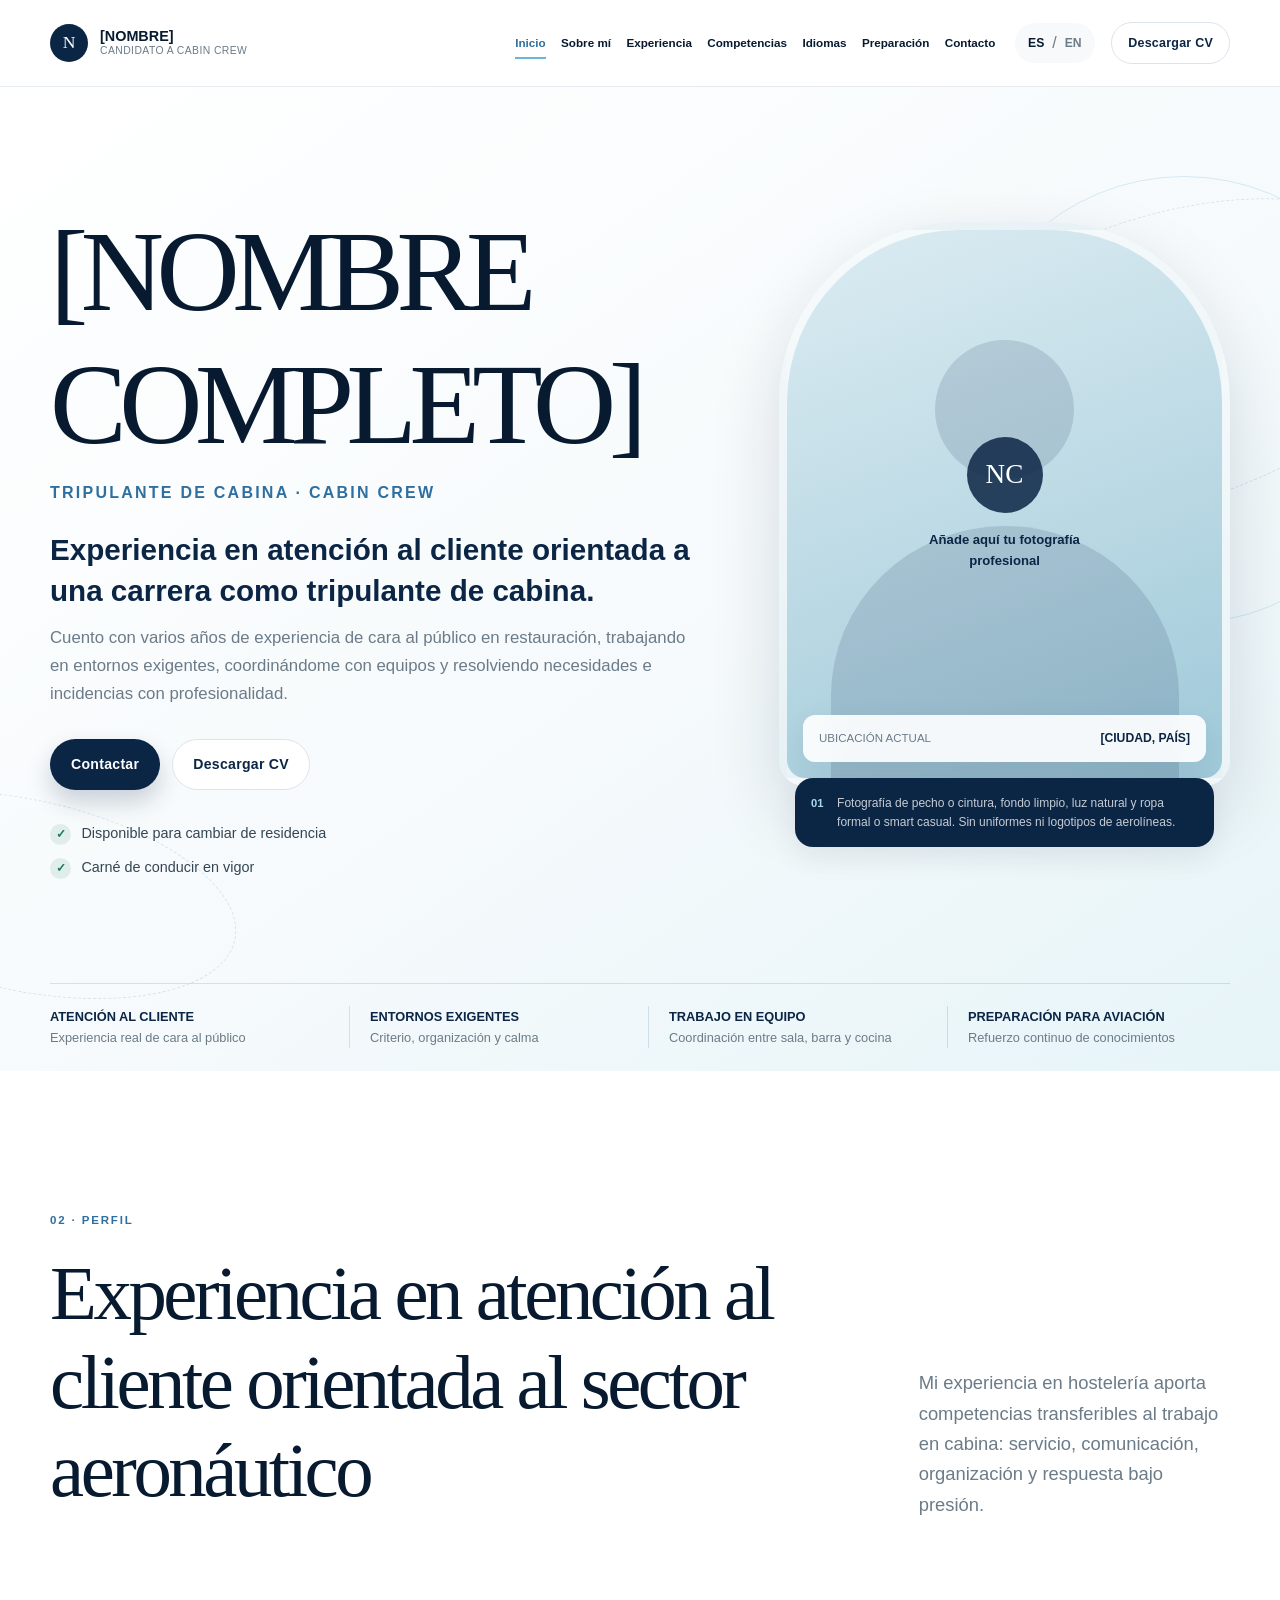
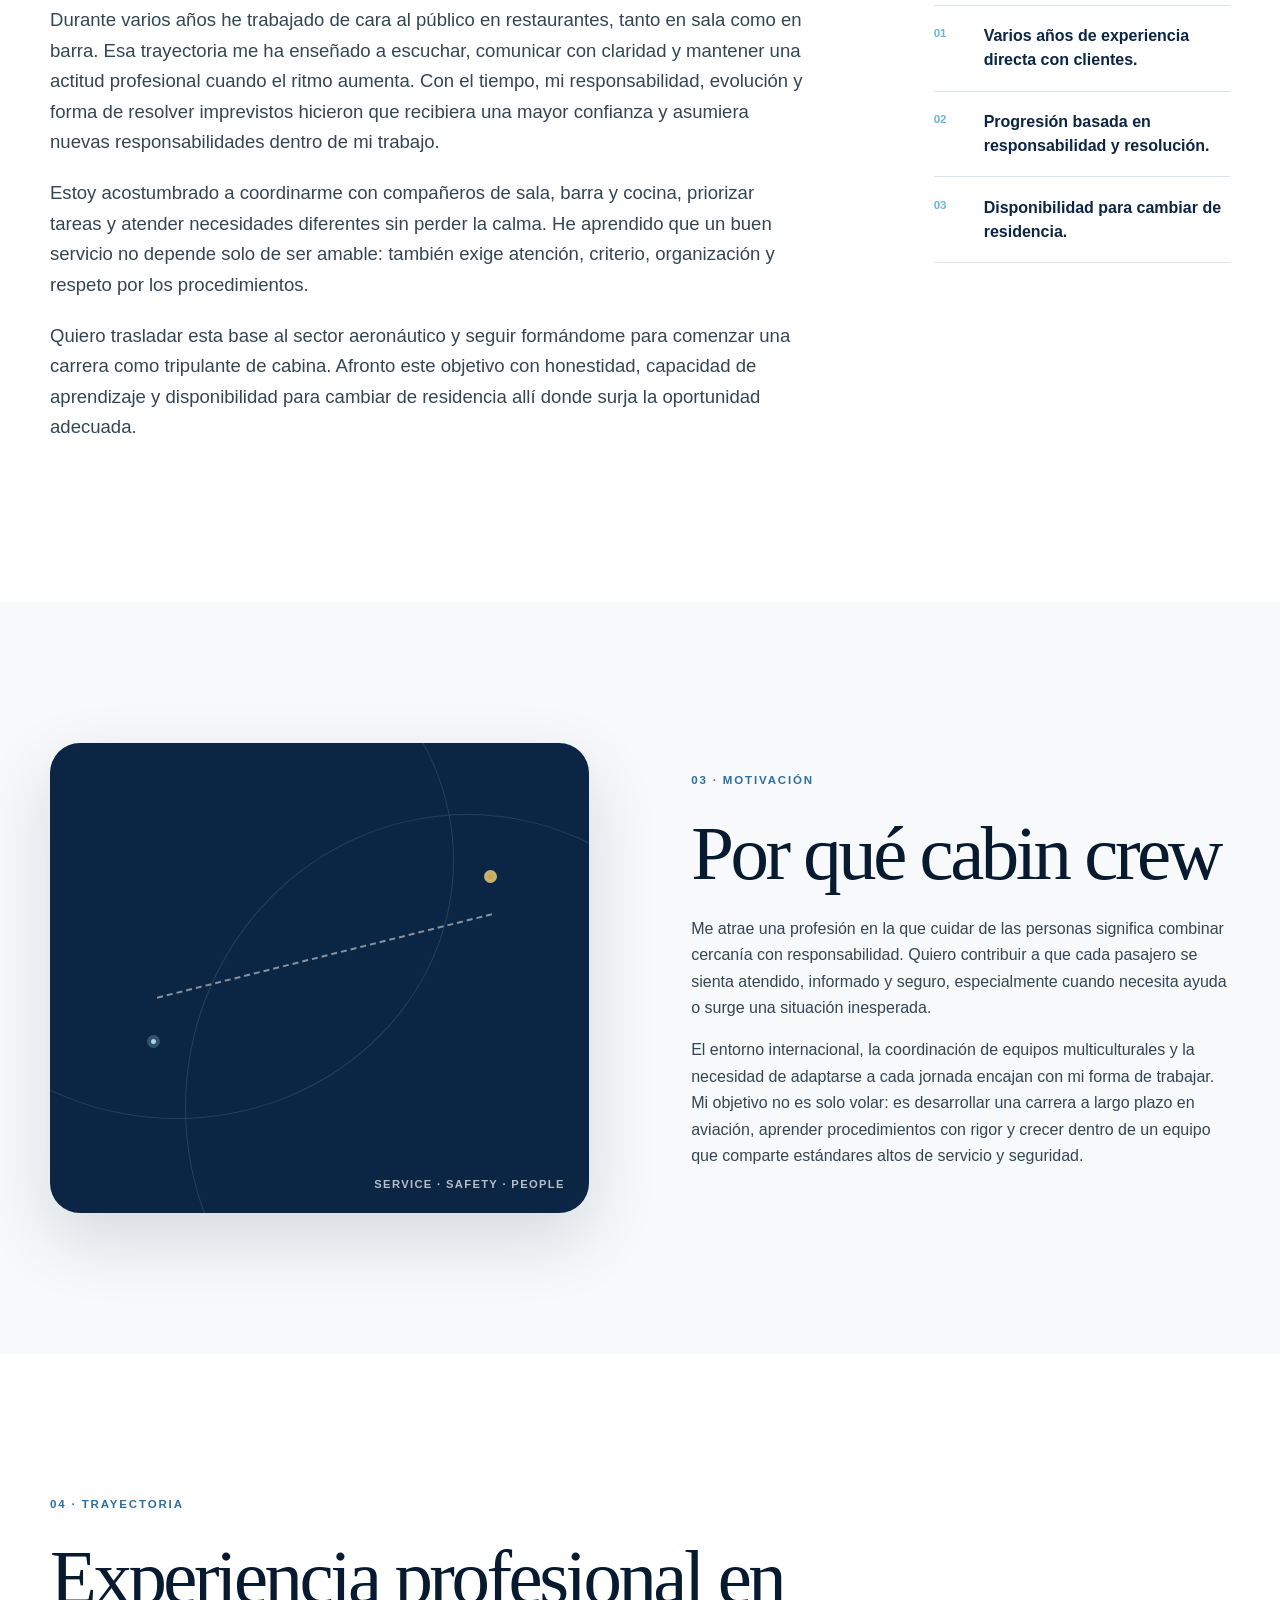
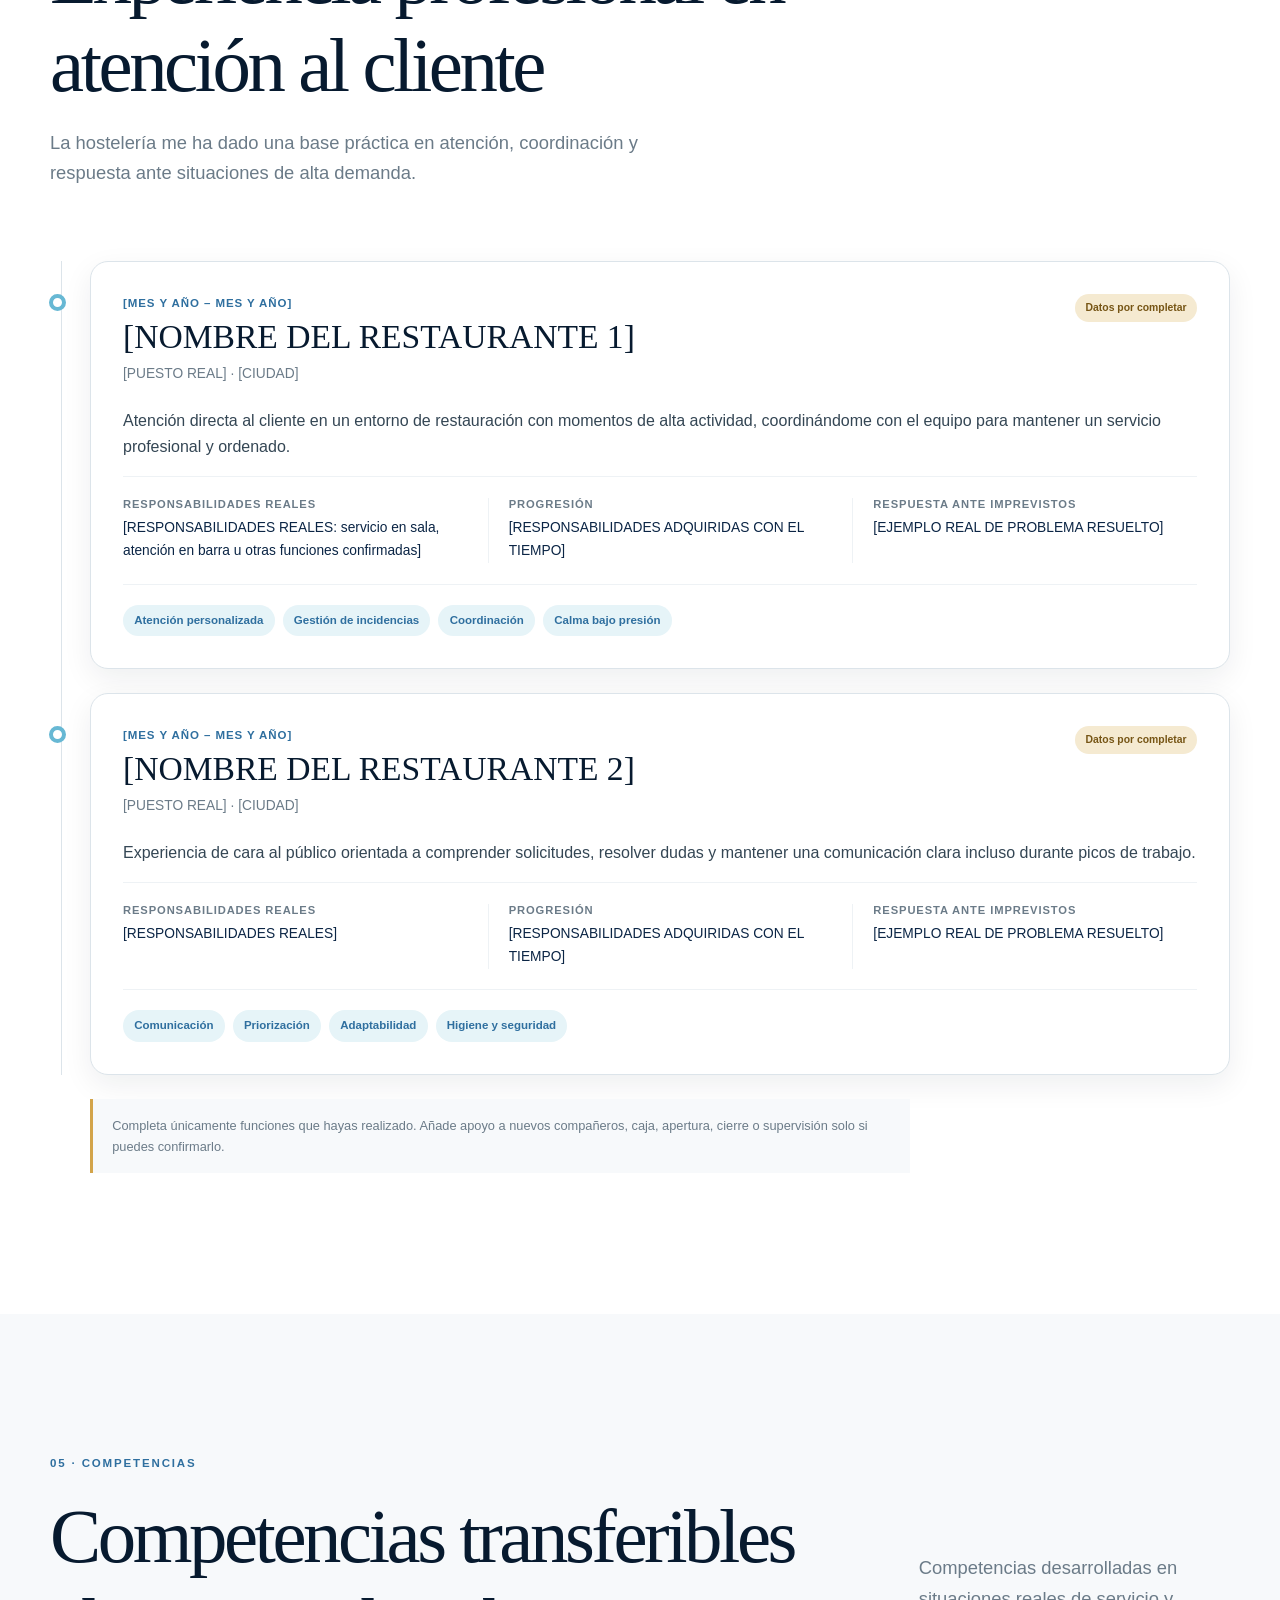
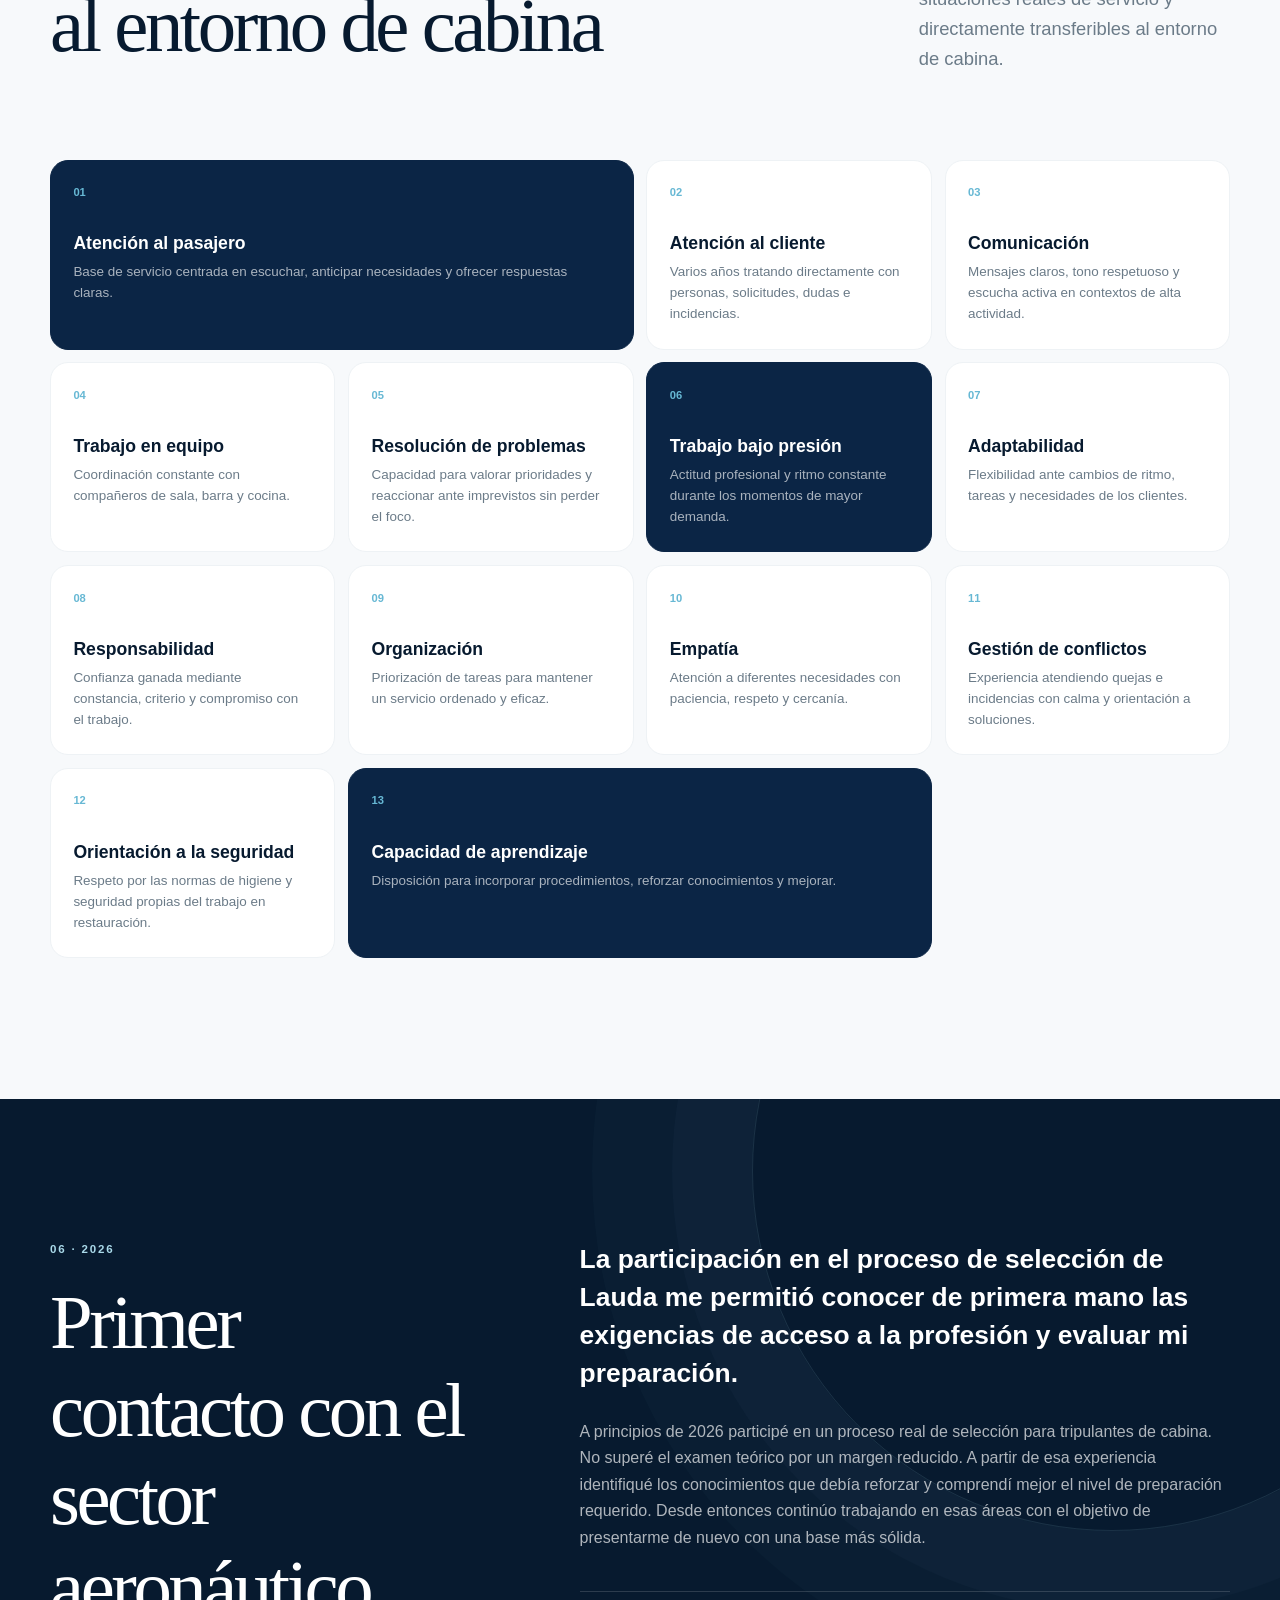
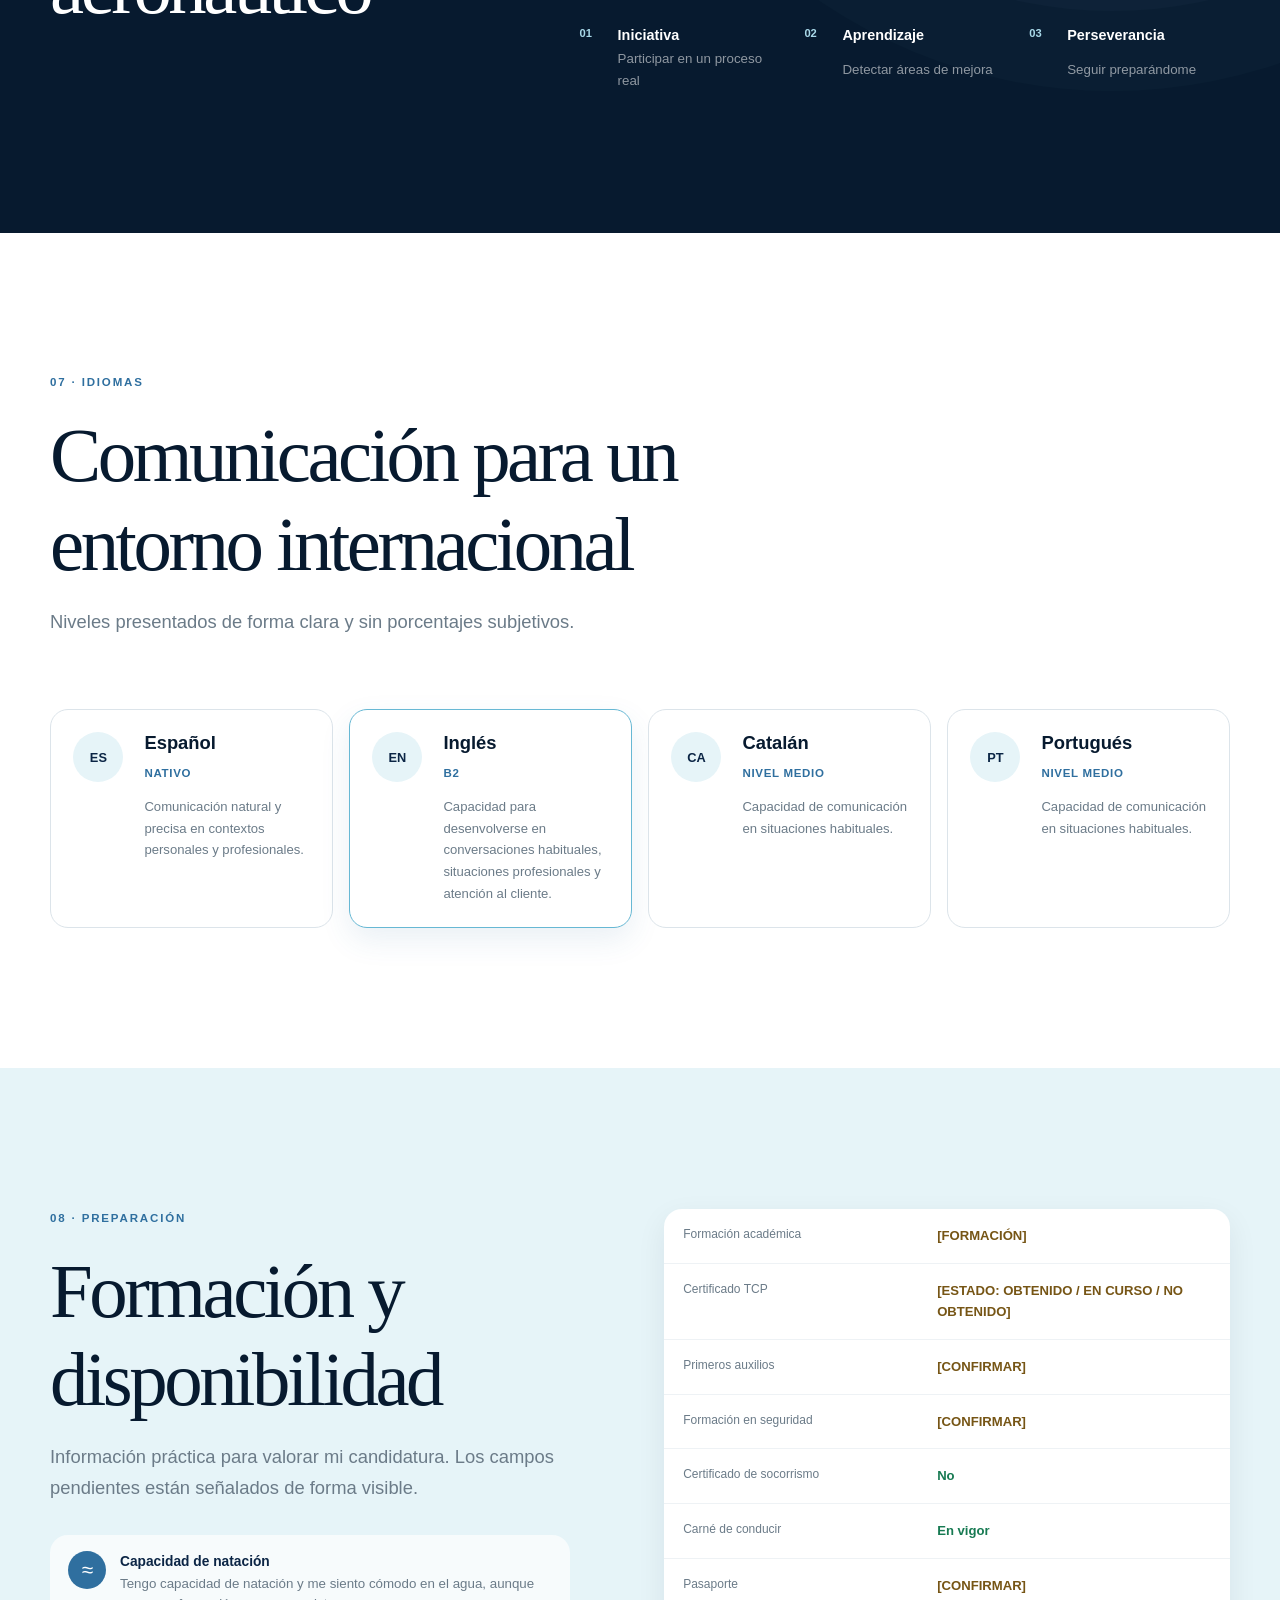
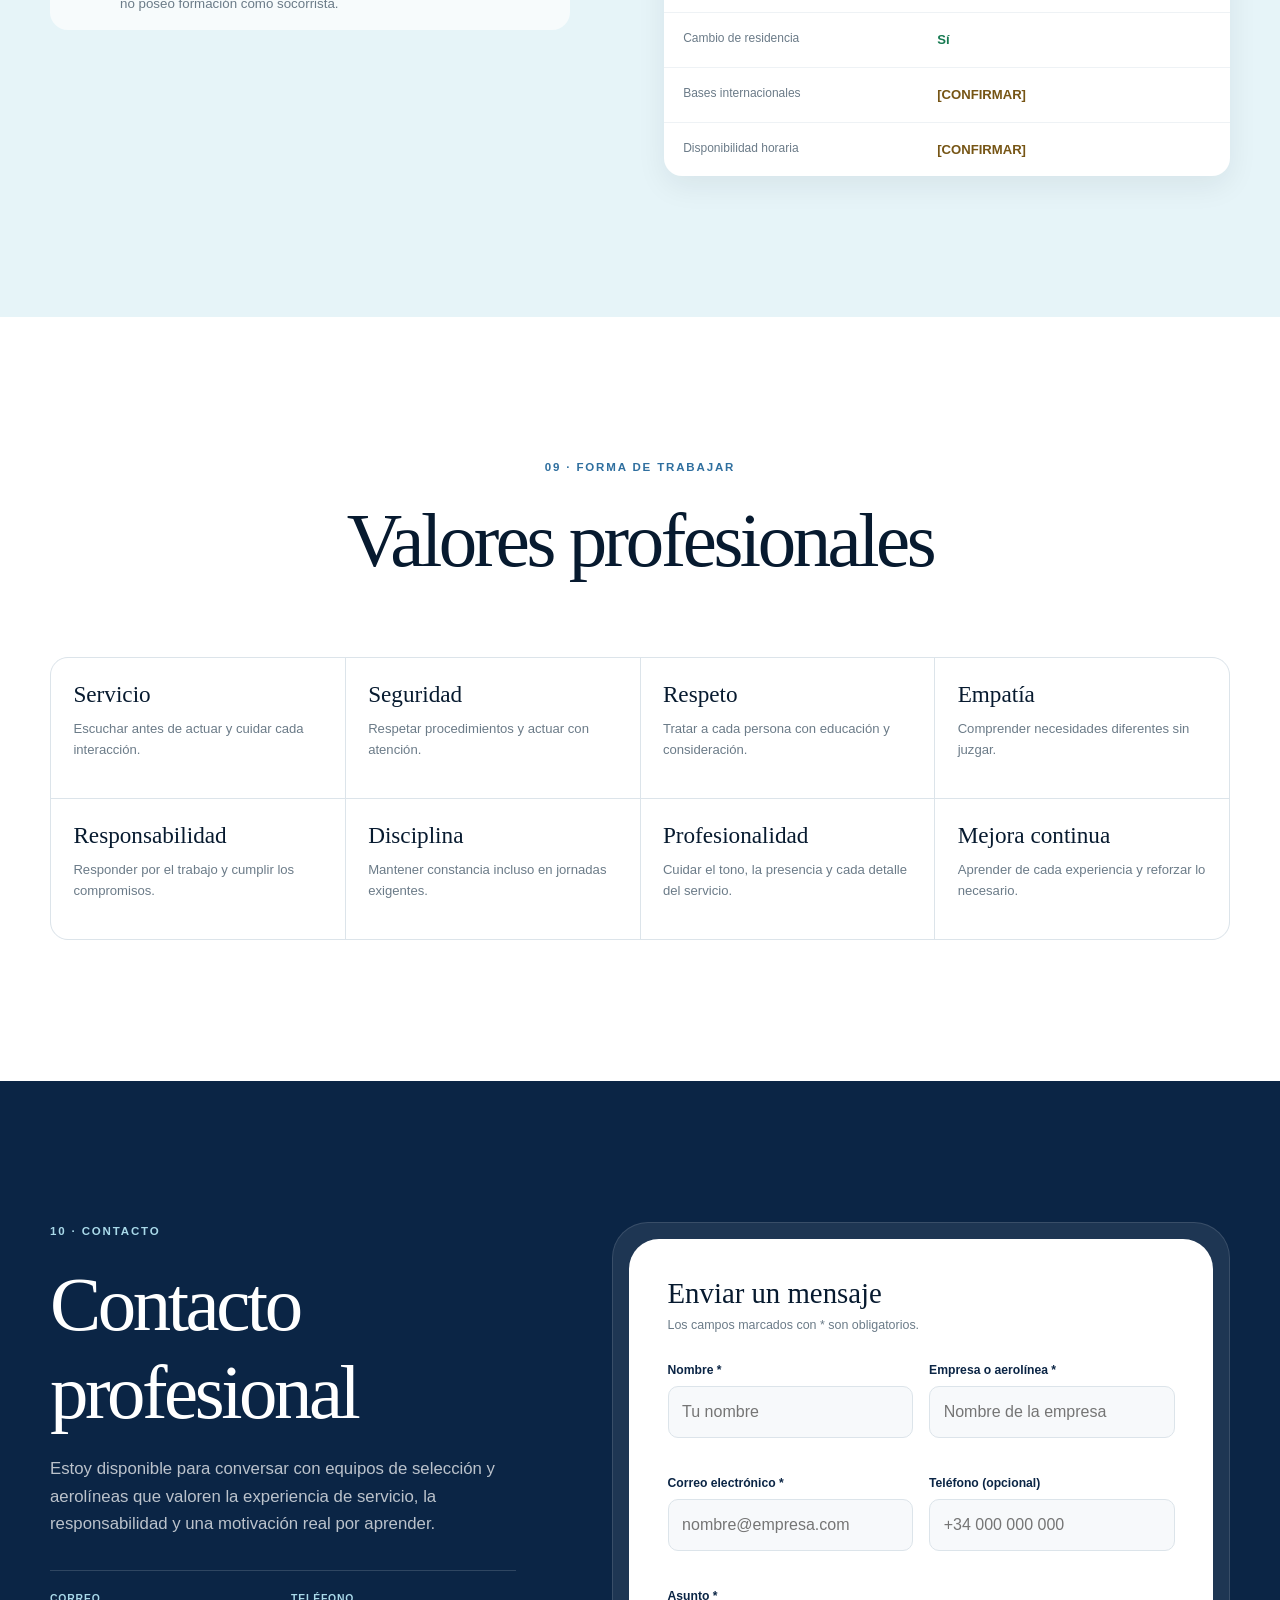
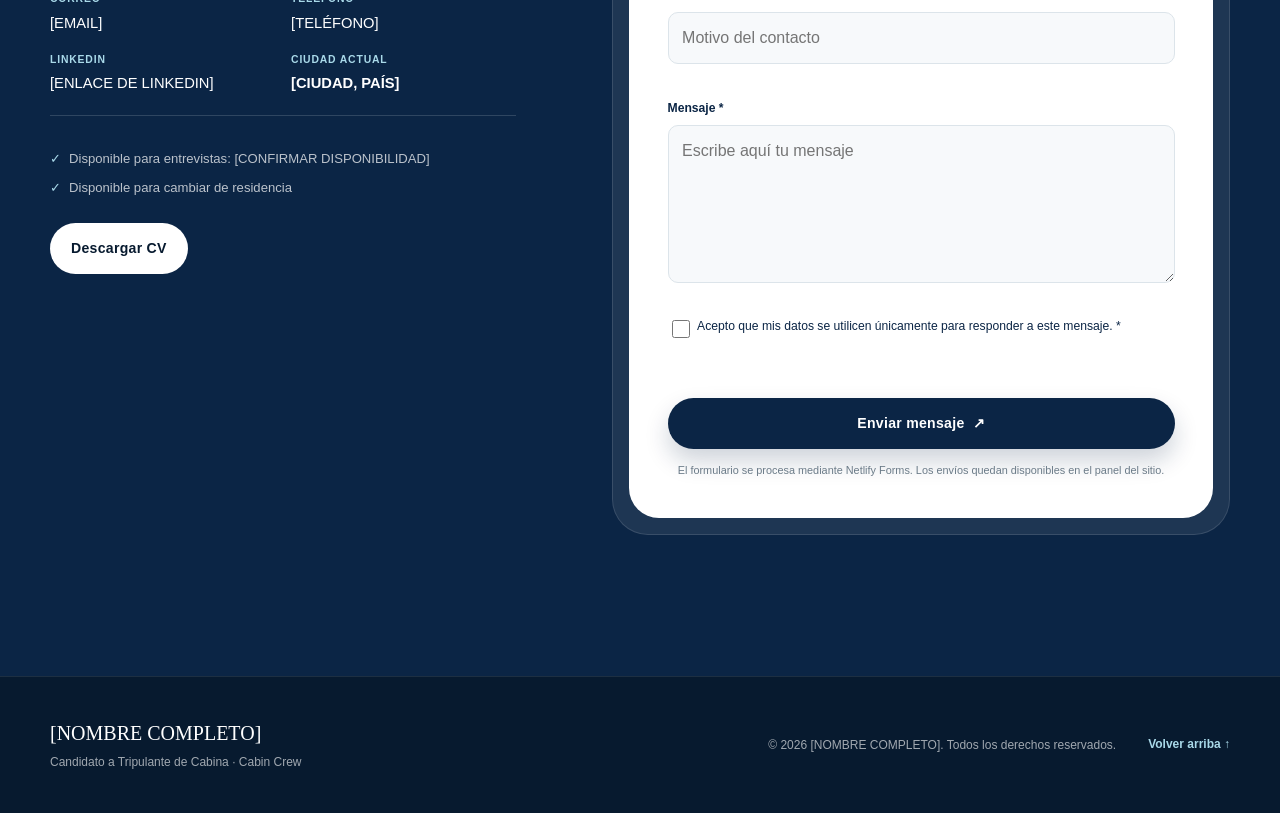
==== index.html @ e9e78358 "refactor: make portfolio copy more professional" ====
<!doctype html>
<html lang="es">
  <head>
    <meta charset="UTF-8">
    <meta name="viewport" content="width=device-width, initial-scale=1.0">
    <title>[NOMBRE COMPLETO] | Tripulante de Cabina · Cabin Crew</title>
    <meta name="description" content="Portfolio profesional de [NOMBRE COMPLETO], candidato a Tripulante de Cabina y Cabin Crew con experiencia en atención al cliente y hostelería.">
    <meta name="theme-color" content="#0b2545">
    <link rel="canonical" href="[URL FINAL DEL PORTFOLIO]">
    <link rel="icon" href="assets/icons/favicon-placeholder.svg" type="image/svg+xml">

    <meta property="og:type" content="profile">
    <meta property="og:title" content="[NOMBRE COMPLETO] | Cabin Crew Candidate">
    <meta property="og:description" content="Customer service experience, a calm approach under pressure and a clear motivation to begin a career as cabin crew.">
    <meta property="og:url" content="[URL FINAL DEL PORTFOLIO]">
    <meta property="og:image" content="[URL FINAL DEL PORTFOLIO]/assets/images/og-image.png">
    <meta property="og:locale" content="es_ES">
    <meta property="og:locale:alternate" content="en_GB">
    <meta name="twitter:card" content="summary_large_image">
    <meta name="twitter:title" content="[NOMBRE COMPLETO] | Cabin Crew Candidate">
    <meta name="twitter:description" content="Professional portfolio for cabin crew recruitment.">
    <meta name="twitter:image" content="[URL FINAL DEL PORTFOLIO]/assets/images/og-image.png">

    <link rel="stylesheet" href="css/styles.css">
    <script type="application/ld+json">
      {
        "@context": "https://schema.org",
        "@type": "Person",
        "name": "[NOMBRE COMPLETO]",
        "email": "[EMAIL]",
        "telephone": "[TELÉFONO]",
        "homeLocation": "[CIUDAD, PAÍS]",
        "url": "[URL FINAL DEL PORTFOLIO]",
        "sameAs": ["[URL DE LINKEDIN]"],
        "jobTitle": "Tripulante de Cabina de Pasajeros / Cabin Crew Candidate",
        "knowsLanguage": ["Spanish", "English", "Catalan", "Portuguese"]
      }
    </script>
  </head>
  <body>
    <a class="skip-link" href="#main-content" data-i18n="accessibility.skip">Saltar al contenido principal</a>

    <header class="site-header" id="top">
      <div class="container nav-shell">
        <a class="brand" href="#inicio" aria-label="Ir al inicio">
          <span class="brand-mark" aria-hidden="true">N</span>
          <span class="brand-copy">
            <strong data-candidate="firstName">[NOMBRE]</strong>
            <small data-i18n="brand.role">Cabin crew candidate</small>
          </span>
        </a>

        <button class="menu-toggle" type="button" aria-expanded="false" aria-controls="primary-navigation">
          <span class="sr-only" data-i18n="accessibility.menu">Abrir menú</span>
          <span></span><span></span><span></span>
        </button>

        <nav class="primary-navigation" id="primary-navigation" aria-label="Navegación principal" data-i18n-aria-label="accessibility.nav">
          <ul class="nav-links">
            <li><a href="#inicio" data-i18n="nav.home">Inicio</a></li>
            <li><a href="#sobre-mi" data-i18n="nav.about">Sobre mí</a></li>
            <li><a href="#experiencia" data-i18n="nav.experience">Experiencia</a></li>
            <li><a href="#competencias" data-i18n="nav.skills">Competencias</a></li>
            <li><a href="#idiomas" data-i18n="nav.languages">Idiomas</a></li>
            <li><a href="#preparacion" data-i18n="nav.training">Preparación</a></li>
            <li><a href="#contacto" data-i18n="nav.contact">Contacto</a></li>
          </ul>

          <div class="nav-actions">
            <div class="language-switcher" role="group" aria-label="Seleccionar idioma" data-i18n-aria-label="accessibility.language">
              <button class="language-button is-active" type="button" data-language="es" aria-pressed="true">ES</button>
              <span aria-hidden="true">/</span>
              <button class="language-button" type="button" data-language="en" aria-pressed="false">EN</button>
            </div>
            <a class="button button-small button-outline" href="assets/documents/cv-placeholder.html" download data-cv-link data-i18n="actions.downloadCv">Descargar CV</a>
          </div>
        </nav>
      </div>
    </header>

    <main id="main-content">
      <section class="hero" id="inicio" aria-labelledby="hero-title">
        <div class="hero-route route-one" aria-hidden="true"></div>
        <div class="hero-route route-two" aria-hidden="true"></div>
        <div class="container hero-grid">
          <div class="hero-copy reveal">

            <h1 id="hero-title">
              <span class="hero-name" data-candidate="fullName">[NOMBRE COMPLETO]</span>
              <span class="hero-role" data-i18n="hero.role">Tripulante de Cabina · Cabin Crew</span>
            </h1>
            <p class="hero-lead" data-i18n="hero.lead">Experiencia en atención al cliente orientada a una carrera como tripulante de cabina.</p>
            <p class="hero-description" data-i18n="hero.description">Cuento con varios años de experiencia de cara al público en restauración, trabajando en entornos exigentes, coordinándome con equipos y resolviendo necesidades e incidencias con profesionalidad.</p>
            <div class="hero-actions">
              <a class="button button-primary" href="#contacto" data-i18n="actions.contact">Contactar</a>
              <a class="button button-secondary" href="assets/documents/cv-placeholder.html" download data-cv-link data-i18n="actions.downloadCv">Descargar CV</a>
            </div>
            <ul class="availability-list" aria-label="Disponibilidad" data-i18n-aria-label="hero.availabilityLabel">
              <li><span aria-hidden="true">✓</span><span data-i18n="hero.relocation">Disponible para cambiar de residencia</span></li>
              <li><span aria-hidden="true">✓</span><span data-i18n="hero.license">Carné de conducir en vigor</span></li>
            </ul>
          </div>

          <div class="portrait-area reveal" data-delay="1">
            <div class="portrait-frame" role="img" aria-label="Espacio reservado para la fotografía profesional del candidato" data-i18n-aria-label="hero.photoAlt">
              <div class="portrait-placeholder">
                <span class="portrait-initials" aria-hidden="true">NC</span>
                <p data-i18n="hero.photoPlaceholder">Añade aquí tu fotografía profesional</p>
              </div>
              <div class="portrait-label">
                <span data-i18n="hero.locationLabel">Ubicación actual</span>
                <strong data-candidate="location">[CIUDAD, PAÍS]</strong>
              </div>
            </div>
            <aside class="photo-note">
              <span class="note-index">01</span>
              <p data-i18n="hero.photoAdvice">Fotografía de pecho o cintura, fondo limpio, luz natural y ropa formal o smart casual. Sin uniformes ni logotipos de aerolíneas.</p>
            </aside>
          </div>
        </div>

        <div class="container hero-proof" aria-label="Resumen profesional" data-i18n-aria-label="hero.proofLabel">
          <div class="proof-item"><strong data-i18n="proof.customerTitle">Atención al cliente</strong><span data-i18n="proof.customerText">Experiencia real de cara al público</span></div>
          <div class="proof-item"><strong data-i18n="proof.pressureTitle">Entornos exigentes</strong><span data-i18n="proof.pressureText">Criterio, organización y calma</span></div>
          <div class="proof-item"><strong data-i18n="proof.teamTitle">Trabajo en equipo</strong><span data-i18n="proof.teamText">Coordinación entre sala, barra y cocina</span></div>
          <div class="proof-item"><strong data-i18n="proof.growthTitle">Preparación para aviación</strong><span data-i18n="proof.growthText">Refuerzo continuo de conocimientos</span></div>
        </div>
      </section>

      <section class="section about-section" id="sobre-mi" aria-labelledby="about-title">
        <div class="container">
          <div class="section-heading split-heading reveal">
            <div>
              <p class="section-number">02 · <span data-i18n="about.kicker">Perfil</span></p>
              <h2 id="about-title" data-i18n="about.title">Experiencia en atención al cliente orientada al sector aeronáutico</h2>
            </div>
            <p class="section-intro" data-i18n="about.intro">Mi experiencia en hostelería aporta competencias transferibles al trabajo en cabina: servicio, comunicación, organización y respuesta bajo presión.</p>
          </div>

          <div class="about-grid">
            <article class="about-story reveal">
              <p data-i18n="about.body1">Durante varios años he trabajado de cara al público en restaurantes, tanto en sala como en barra. Esa trayectoria me ha enseñado a escuchar, comunicar con claridad y mantener una actitud profesional cuando el ritmo aumenta. Con el tiempo, mi responsabilidad, evolución y forma de resolver imprevistos hicieron que recibiera una mayor confianza y asumiera nuevas responsabilidades dentro de mi trabajo.</p>
              <p data-i18n="about.body2">Estoy acostumbrado a coordinarme con compañeros de sala, barra y cocina, priorizar tareas y atender necesidades diferentes sin perder la calma. He aprendido que un buen servicio no depende solo de ser amable: también exige atención, criterio, organización y respeto por los procedimientos.</p>
              <p data-i18n="about.body3">Quiero trasladar esta base al sector aeronáutico y seguir formándome para comenzar una carrera como tripulante de cabina. Afronto este objetivo con honestidad, capacidad de aprendizaje y disponibilidad para cambiar de residencia allí donde surja la oportunidad adecuada.</p>
            </article>

            <aside class="about-facts reveal" data-delay="1" aria-label="Datos destacados" data-i18n-aria-label="about.factsLabel">
              <div class="fact"><span>01</span><p data-i18n="about.fact1">Varios años de experiencia directa con clientes.</p></div>
              <div class="fact"><span>02</span><p data-i18n="about.fact2">Progresión basada en responsabilidad y resolución.</p></div>
              <div class="fact"><span>03</span><p data-i18n="about.fact3">Disponibilidad para cambiar de residencia.</p></div>
            </aside>
          </div>
        </div>
      </section>

      <section class="section motivation-section" id="motivacion" aria-labelledby="motivation-title">
        <div class="container motivation-grid">
          <div class="motivation-visual reveal" aria-hidden="true">
            <span class="route-origin"></span>
            <span class="route-destination"></span>
            <span class="route-line"></span>
            <p>service <span>·</span> safety <span>·</span> people</p>
          </div>
          <div class="motivation-copy reveal" data-delay="1">
            <p class="section-number">03 · <span data-i18n="motivation.kicker">Motivación</span></p>
            <h2 id="motivation-title" data-i18n="motivation.title">Por qué cabin crew</h2>
            <p data-i18n="motivation.body1">Me atrae una profesión en la que cuidar de las personas significa combinar cercanía con responsabilidad. Quiero contribuir a que cada pasajero se sienta atendido, informado y seguro, especialmente cuando necesita ayuda o surge una situación inesperada.</p>
            <p data-i18n="motivation.body2">El entorno internacional, la coordinación de equipos multiculturales y la necesidad de adaptarse a cada jornada encajan con mi forma de trabajar. Mi objetivo no es solo volar: es desarrollar una carrera a largo plazo en aviación, aprender procedimientos con rigor y crecer dentro de un equipo que comparte estándares altos de servicio y seguridad.</p>

          </div>
        </div>
      </section>

      <section class="section experience-section" id="experiencia" aria-labelledby="experience-title">
        <div class="container">
          <div class="section-heading reveal">
            <p class="section-number">04 · <span data-i18n="experience.kicker">Trayectoria</span></p>
            <h2 id="experience-title" data-i18n="experience.title">Experiencia profesional en atención al cliente</h2>
            <p class="section-intro" data-i18n="experience.intro">La hostelería me ha dado una base práctica en atención, coordinación y respuesta ante situaciones de alta demanda.</p>
          </div>

          <div class="timeline">
            <article class="timeline-card reveal">
              <div class="timeline-marker" aria-hidden="true"></div>
              <header class="timeline-header">
                <div>
                  <p class="timeline-date" data-i18n="experience.job1.dates">[MES Y AÑO – MES Y AÑO]</p>
                  <h3 data-i18n="experience.job1.company">[NOMBRE DEL RESTAURANTE 1]</h3>
                  <p class="timeline-role"><span data-i18n="experience.job1.role">[PUESTO REAL]</span> · <span data-i18n="experience.job1.city">[CIUDAD]</span></p>
                </div>
                <span class="editable-badge" data-i18n="experience.editable">Datos por completar</span>
              </header>
              <p data-i18n="experience.job1.summary">Atención directa al cliente en un entorno de restauración con momentos de alta actividad, coordinándome con el equipo para mantener un servicio profesional y ordenado.</p>
              <div class="experience-columns">
                <div><h4 data-i18n="experience.responsibilities">Responsabilidades reales</h4><p data-i18n="experience.job1.responsibilities">[RESPONSABILIDADES REALES: servicio en sala, atención en barra u otras funciones confirmadas]</p></div>
                <div><h4 data-i18n="experience.progression">Progresión</h4><p data-i18n="experience.job1.progression">[RESPONSABILIDADES ADQUIRIDAS CON EL TIEMPO]</p></div>
                <div><h4 data-i18n="experience.problem">Respuesta ante imprevistos</h4><p data-i18n="experience.job1.problem">[EJEMPLO REAL DE PROBLEMA RESUELTO]</p></div>
              </div>
              <ul class="tag-list" aria-label="Competencias desarrolladas" data-i18n-aria-label="experience.skillsLabel">
                <li data-i18n="experience.tags.customer">Atención personalizada</li><li data-i18n="experience.tags.incidents">Gestión de incidencias</li><li data-i18n="experience.tags.team">Coordinación</li><li data-i18n="experience.tags.pressure">Calma bajo presión</li>
              </ul>
            </article>

            <article class="timeline-card reveal">
              <div class="timeline-marker" aria-hidden="true"></div>
              <header class="timeline-header">
                <div>
                  <p class="timeline-date" data-i18n="experience.job2.dates">[MES Y AÑO – MES Y AÑO]</p>
                  <h3 data-i18n="experience.job2.company">[NOMBRE DEL RESTAURANTE 2]</h3>
                  <p class="timeline-role"><span data-i18n="experience.job2.role">[PUESTO REAL]</span> · <span data-i18n="experience.job2.city">[CIUDAD]</span></p>
                </div>
                <span class="editable-badge" data-i18n="experience.editable">Datos por completar</span>
              </header>
              <p data-i18n="experience.job2.summary">Experiencia de cara al público orientada a comprender solicitudes, resolver dudas y mantener una comunicación clara incluso durante picos de trabajo.</p>
              <div class="experience-columns">
                <div><h4 data-i18n="experience.responsibilities">Responsabilidades reales</h4><p data-i18n="experience.job2.responsibilities">[RESPONSABILIDADES REALES]</p></div>
                <div><h4 data-i18n="experience.progression">Progresión</h4><p data-i18n="experience.job2.progression">[RESPONSABILIDADES ADQUIRIDAS CON EL TIEMPO]</p></div>
                <div><h4 data-i18n="experience.problem">Respuesta ante imprevistos</h4><p data-i18n="experience.job2.problem">[EJEMPLO REAL DE PROBLEMA RESUELTO]</p></div>
              </div>
              <ul class="tag-list" aria-label="Competencias desarrolladas" data-i18n-aria-label="experience.skillsLabel">
                <li data-i18n="experience.tags.communication">Comunicación</li><li data-i18n="experience.tags.priorities">Priorización</li><li data-i18n="experience.tags.adaptability">Adaptabilidad</li><li data-i18n="experience.tags.hygiene">Higiene y seguridad</li>
              </ul>
            </article>
          </div>
          <p class="experience-note reveal" data-i18n="experience.note">Completa únicamente funciones que hayas realizado. Añade apoyo a nuevos compañeros, caja, apertura, cierre o supervisión solo si puedes confirmarlo.</p>
        </div>
      </section>

      <section class="section skills-section" id="competencias" aria-labelledby="skills-title">
        <div class="container">
          <div class="section-heading split-heading reveal">
            <div>
              <p class="section-number">05 · <span data-i18n="skills.kicker">Competencias</span></p>
              <h2 id="skills-title" data-i18n="skills.title">Competencias transferibles al entorno de cabina</h2>
            </div>
            <p class="section-intro" data-i18n="skills.intro">Competencias desarrolladas en situaciones reales de servicio y directamente transferibles al entorno de cabina.</p>
          </div>

          <div class="skills-grid">
            <article class="skill-card reveal"><span>01</span><h3 data-i18n="skills.passenger.title">Atención al pasajero</h3><p data-i18n="skills.passenger.text">Base de servicio centrada en escuchar, anticipar necesidades y ofrecer respuestas claras.</p></article>
            <article class="skill-card reveal"><span>02</span><h3 data-i18n="skills.customer.title">Atención al cliente</h3><p data-i18n="skills.customer.text">Varios años tratando directamente con personas, solicitudes, dudas e incidencias.</p></article>
            <article class="skill-card reveal"><span>03</span><h3 data-i18n="skills.communication.title">Comunicación</h3><p data-i18n="skills.communication.text">Mensajes claros, tono respetuoso y escucha activa en contextos de alta actividad.</p></article>
            <article class="skill-card reveal"><span>04</span><h3 data-i18n="skills.teamwork.title">Trabajo en equipo</h3><p data-i18n="skills.teamwork.text">Coordinación constante con compañeros de sala, barra y cocina.</p></article>
            <article class="skill-card reveal"><span>05</span><h3 data-i18n="skills.problem.title">Resolución de problemas</h3><p data-i18n="skills.problem.text">Capacidad para valorar prioridades y reaccionar ante imprevistos sin perder el foco.</p></article>
            <article class="skill-card reveal"><span>06</span><h3 data-i18n="skills.pressure.title">Trabajo bajo presión</h3><p data-i18n="skills.pressure.text">Actitud profesional y ritmo constante durante los momentos de mayor demanda.</p></article>
            <article class="skill-card reveal"><span>07</span><h3 data-i18n="skills.adaptability.title">Adaptabilidad</h3><p data-i18n="skills.adaptability.text">Flexibilidad ante cambios de ritmo, tareas y necesidades de los clientes.</p></article>
            <article class="skill-card reveal"><span>08</span><h3 data-i18n="skills.responsibility.title">Responsabilidad</h3><p data-i18n="skills.responsibility.text">Confianza ganada mediante constancia, criterio y compromiso con el trabajo.</p></article>
            <article class="skill-card reveal"><span>09</span><h3 data-i18n="skills.organization.title">Organización</h3><p data-i18n="skills.organization.text">Priorización de tareas para mantener un servicio ordenado y eficaz.</p></article>
            <article class="skill-card reveal"><span>10</span><h3 data-i18n="skills.empathy.title">Empatía</h3><p data-i18n="skills.empathy.text">Atención a diferentes necesidades con paciencia, respeto y cercanía.</p></article>
            <article class="skill-card reveal"><span>11</span><h3 data-i18n="skills.conflict.title">Gestión de conflictos</h3><p data-i18n="skills.conflict.text">Experiencia atendiendo quejas e incidencias con calma y orientación a soluciones.</p></article>
            <article class="skill-card reveal"><span>12</span><h3 data-i18n="skills.safety.title">Orientación a la seguridad</h3><p data-i18n="skills.safety.text">Respeto por las normas de higiene y seguridad propias del trabajo en restauración.</p></article>
            <article class="skill-card reveal"><span>13</span><h3 data-i18n="skills.learning.title">Capacidad de aprendizaje</h3><p data-i18n="skills.learning.text">Disposición para incorporar procedimientos, reforzar conocimientos y mejorar.</p></article>
          </div>
        </div>
      </section>

      <section class="section aviation-section" id="aviacion" aria-labelledby="aviation-title">
        <div class="container aviation-grid">
          <div class="aviation-heading reveal">
            <p class="section-number light">06 · 2026</p>
            <h2 id="aviation-title" data-i18n="aviation.title">Primer contacto con el sector aeronáutico</h2>
          </div>
          <div class="aviation-story reveal" data-delay="1">
            <p class="aviation-lead" data-i18n="aviation.lead">La participación en el proceso de selección de Lauda me permitió conocer de primera mano las exigencias de acceso a la profesión y evaluar mi preparación.</p>
            <p data-i18n="aviation.body">A principios de 2026 participé en un proceso real de selección para tripulantes de cabina. No superé el examen teórico por un margen reducido. A partir de esa experiencia identifiqué los conocimientos que debía reforzar y comprendí mejor el nivel de preparación requerido. Desde entonces continúo trabajando en esas áreas con el objetivo de presentarme de nuevo con una base más sólida.</p>
            <div class="learning-path" aria-label="Aprendizajes del proceso" data-i18n-aria-label="aviation.pathLabel">
              <div><span>01</span><strong data-i18n="aviation.step1Title">Iniciativa</strong><small data-i18n="aviation.step1Text">Participar en un proceso real</small></div>
              <div><span>02</span><strong data-i18n="aviation.step2Title">Aprendizaje</strong><small data-i18n="aviation.step2Text">Detectar áreas de mejora</small></div>
              <div><span>03</span><strong data-i18n="aviation.step3Title">Perseverancia</strong><small data-i18n="aviation.step3Text">Seguir preparándome</small></div>
            </div>
          </div>
        </div>
      </section>

      <section class="section languages-section" id="idiomas" aria-labelledby="languages-title">
        <div class="container">
          <div class="section-heading reveal">
            <p class="section-number">07 · <span data-i18n="languages.kicker">Idiomas</span></p>
            <h2 id="languages-title" data-i18n="languages.title">Comunicación para un entorno internacional</h2>
            <p class="section-intro" data-i18n="languages.intro">Niveles presentados de forma clara y sin porcentajes subjetivos.</p>
          </div>
          <div class="language-grid">
            <article class="language-card reveal"><div class="language-code">ES</div><div><h3 data-i18n="languages.spanish">Español</h3><span class="level-label" data-i18n="languages.native">Nativo</span><p data-i18n="languages.spanishText">Comunicación natural y precisa en contextos personales y profesionales.</p></div></article>
            <article class="language-card featured reveal"><div class="language-code">EN</div><div><h3 data-i18n="languages.english">Inglés</h3><span class="level-label">B2</span><p data-i18n="languages.englishText">Capacidad para desenvolverse en conversaciones habituales, situaciones profesionales y atención al cliente.</p></div></article>
            <article class="language-card reveal"><div class="language-code">CA</div><div><h3 data-i18n="languages.catalan">Catalán</h3><span class="level-label" data-i18n="languages.intermediate">Nivel medio</span><p data-i18n="languages.catalanText">Capacidad de comunicación en situaciones habituales.</p></div></article>
            <article class="language-card reveal"><div class="language-code">PT</div><div><h3 data-i18n="languages.portuguese">Portugués</h3><span class="level-label" data-i18n="languages.intermediate">Nivel medio</span><p data-i18n="languages.portugueseText">Capacidad de comunicación en situaciones habituales.</p></div></article>
          </div>
        </div>
      </section>

      <section class="section preparation-section" id="preparacion" aria-labelledby="preparation-title">
        <div class="container preparation-grid">
          <div class="section-heading reveal">
            <p class="section-number">08 · <span data-i18n="preparation.kicker">Preparación</span></p>
            <h2 id="preparation-title" data-i18n="preparation.title">Formación y disponibilidad</h2>
            <p class="section-intro" data-i18n="preparation.intro">Información práctica para valorar mi candidatura. Los campos pendientes están señalados de forma visible.</p>
            <div class="swimming-note">
              <span aria-hidden="true">≈</span>
              <p><strong data-i18n="preparation.swimmingTitle">Capacidad de natación</strong><small data-i18n="preparation.swimmingText">Tengo capacidad de natación y me siento cómodo en el agua, aunque no poseo formación como socorrista.</small></p>
            </div>
          </div>

          <dl class="preparation-list reveal" data-delay="1">
            <div><dt data-i18n="preparation.education">Formación académica</dt><dd data-i18n="preparation.educationValue">[FORMACIÓN]</dd></div>
            <div><dt data-i18n="preparation.tcp">Certificado TCP</dt><dd data-i18n="preparation.tcpValue">[ESTADO: OBTENIDO / EN CURSO / NO OBTENIDO]</dd></div>
            <div><dt data-i18n="preparation.firstAid">Primeros auxilios</dt><dd data-i18n="common.confirm">[CONFIRMAR]</dd></div>
            <div><dt data-i18n="preparation.safety">Formación en seguridad</dt><dd data-i18n="common.confirm">[CONFIRMAR]</dd></div>
            <div><dt data-i18n="preparation.lifeguard">Certificado de socorrismo</dt><dd class="confirmed" data-i18n="common.no">No</dd></div>
            <div><dt data-i18n="preparation.license">Carné de conducir</dt><dd class="confirmed" data-i18n="preparation.valid">En vigor</dd></div>
            <div><dt data-i18n="preparation.passport">Pasaporte</dt><dd data-i18n="common.confirm">[CONFIRMAR]</dd></div>
            <div><dt data-i18n="preparation.relocation">Cambio de residencia</dt><dd class="confirmed" data-i18n="common.yes">Sí</dd></div>
            <div><dt data-i18n="preparation.international">Bases internacionales</dt><dd data-i18n="common.confirm">[CONFIRMAR]</dd></div>
            <div><dt data-i18n="preparation.schedule">Disponibilidad horaria</dt><dd data-i18n="common.confirm">[CONFIRMAR]</dd></div>
          </dl>
        </div>
      </section>

      <section class="section values-section" id="valores" aria-labelledby="values-title">
        <div class="container">
          <div class="section-heading centered reveal">
            <p class="section-number">09 · <span data-i18n="values.kicker">Forma de trabajar</span></p>
            <h2 id="values-title" data-i18n="values.title">Valores profesionales</h2>
          </div>
          <div class="values-grid">
            <article class="value-card reveal"><h3 data-i18n="values.service.title">Servicio</h3><p data-i18n="values.service.text">Escuchar antes de actuar y cuidar cada interacción.</p></article>
            <article class="value-card reveal"><h3 data-i18n="values.safety.title">Seguridad</h3><p data-i18n="values.safety.text">Respetar procedimientos y actuar con atención.</p></article>
            <article class="value-card reveal"><h3 data-i18n="values.respect.title">Respeto</h3><p data-i18n="values.respect.text">Tratar a cada persona con educación y consideración.</p></article>
            <article class="value-card reveal"><h3 data-i18n="values.empathy.title">Empatía</h3><p data-i18n="values.empathy.text">Comprender necesidades diferentes sin juzgar.</p></article>
            <article class="value-card reveal"><h3 data-i18n="values.responsibility.title">Responsabilidad</h3><p data-i18n="values.responsibility.text">Responder por el trabajo y cumplir los compromisos.</p></article>
            <article class="value-card reveal"><h3 data-i18n="values.discipline.title">Disciplina</h3><p data-i18n="values.discipline.text">Mantener constancia incluso en jornadas exigentes.</p></article>
            <article class="value-card reveal"><h3 data-i18n="values.professionalism.title">Profesionalidad</h3><p data-i18n="values.professionalism.text">Cuidar el tono, la presencia y cada detalle del servicio.</p></article>
            <article class="value-card reveal"><h3 data-i18n="values.improvement.title">Mejora continua</h3><p data-i18n="values.improvement.text">Aprender de cada experiencia y reforzar lo necesario.</p></article>
          </div>
        </div>
      </section>

      <section class="section contact-section" id="contacto" aria-labelledby="contact-title">
        <div class="container contact-grid">
          <div class="contact-copy reveal">
            <p class="section-number light">10 · <span data-i18n="contact.kicker">Contacto</span></p>
            <h2 id="contact-title" data-i18n="contact.title">Contacto profesional</h2>
            <p class="contact-lead" data-i18n="contact.lead">Estoy disponible para conversar con equipos de selección y aerolíneas que valoren la experiencia de servicio, la responsabilidad y una motivación real por aprender.</p>
            <ul class="contact-details">
              <li><span data-i18n="contact.email">Correo</span><a href="mailto:[EMAIL]" data-candidate="email">[EMAIL]</a></li>
              <li><span data-i18n="contact.phone">Teléfono</span><a href="tel:[TELÉFONO]" data-candidate="phone">[TELÉFONO]</a></li>
              <li><span>LinkedIn</span><a href="[URL DE LINKEDIN]" target="_blank" rel="noreferrer" data-candidate="linkedin">[ENLACE DE LINKEDIN]</a></li>
              <li><span data-i18n="contact.location">Ciudad actual</span><strong data-candidate="location">[CIUDAD, PAÍS]</strong></li>
            </ul>
            <div class="contact-availability">
              <p><span aria-hidden="true">✓</span><span data-i18n="contact.interviews">Disponible para entrevistas: [CONFIRMAR DISPONIBILIDAD]</span></p>
              <p><span aria-hidden="true">✓</span><span data-i18n="contact.relocation">Disponible para cambiar de residencia</span></p>
            </div>
            <a class="button button-light" href="assets/documents/cv-placeholder.html" download data-cv-link data-i18n="actions.downloadCv">Descargar CV</a>
          </div>

          <div class="contact-form-shell reveal" data-delay="1">
            <form class="contact-form" id="contact-form" name="contact" method="POST" action="/success.html" data-netlify="true" netlify-honeypot="bot-field" novalidate>
              <input type="hidden" name="form-name" value="contact">
              <input type="hidden" name="language" id="form-language" value="es">
              <p class="honeypot">
                <label data-i18n="form.honeypot">No rellenar: <input name="bot-field" tabindex="-1" autocomplete="off"></label>
              </p>
              <div class="form-heading">
                <h3 data-i18n="form.title">Enviar un mensaje</h3>
                <p data-i18n="form.intro">Los campos marcados con * son obligatorios.</p>
              </div>
              <div class="form-grid">
                <div class="form-field">
                  <label for="name" data-i18n="form.name">Nombre *</label>
                  <input id="name" name="name" type="text" autocomplete="name" required minlength="2" data-i18n-placeholder="form.namePlaceholder" placeholder="Tu nombre">
                  <span class="field-error" id="name-error"></span>
                </div>
                <div class="form-field">
                  <label for="company" data-i18n="form.company">Empresa o aerolínea *</label>
                  <input id="company" name="company" type="text" autocomplete="organization" required minlength="2" data-i18n-placeholder="form.companyPlaceholder" placeholder="Nombre de la empresa">
                  <span class="field-error" id="company-error"></span>
                </div>
                <div class="form-field">
                  <label for="email" data-i18n="form.email">Correo electrónico *</label>
                  <input id="email" name="email" type="email" autocomplete="email" required data-i18n-placeholder="form.emailPlaceholder" placeholder="nombre@empresa.com">
                  <span class="field-error" id="email-error"></span>
                </div>
                <div class="form-field">
                  <label for="phone" data-i18n="form.phone">Teléfono <span>(opcional)</span></label>
                  <input id="phone" name="phone" type="tel" autocomplete="tel" data-i18n-placeholder="form.phonePlaceholder" placeholder="+34 000 000 000">
                  <span class="field-error" id="phone-error"></span>
                </div>
                <div class="form-field form-field-full">
                  <label for="subject" data-i18n="form.subject">Asunto *</label>
                  <input id="subject" name="subject" type="text" required minlength="3" data-i18n-placeholder="form.subjectPlaceholder" placeholder="Motivo del contacto">
                  <span class="field-error" id="subject-error"></span>
                </div>
                <div class="form-field form-field-full">
                  <label for="message" data-i18n="form.message">Mensaje *</label>
                  <textarea id="message" name="message" rows="5" required minlength="10" data-i18n-placeholder="form.messagePlaceholder" placeholder="Escribe aquí tu mensaje"></textarea>
                  <span class="field-error" id="message-error"></span>
                </div>
                <div class="form-field form-field-full checkbox-field">
                  <input id="privacy" name="privacy" type="checkbox" value="accepted" required>
                  <label for="privacy" data-i18n="form.privacy">Acepto que mis datos se utilicen únicamente para responder a este mensaje. *</label>
                  <span class="field-error" id="privacy-error"></span>
                </div>
              </div>
              <div class="form-status" id="form-status" role="status" aria-live="polite"></div>
              <button class="button button-primary button-submit" type="submit"><span data-i18n="form.submit">Enviar mensaje</span><span aria-hidden="true">↗</span></button>
              <p class="form-privacy-note" data-i18n="form.note">El formulario se procesa mediante Netlify Forms. Los envíos quedan disponibles en el panel del sitio.</p>
            </form>
          </div>
        </div>
      </section>
    </main>

    <footer class="site-footer">
      <div class="container footer-grid">
        <div>
          <a class="footer-brand" href="#top" data-candidate="fullName">[NOMBRE COMPLETO]</a>
          <p data-i18n="footer.role">Candidato a Tripulante de Cabina · Cabin Crew</p>
        </div>
        <p>© <span id="current-year"></span> <span data-candidate="fullName">[NOMBRE COMPLETO]</span>. <span data-i18n="footer.rights">Todos los derechos reservados.</span></p>
        <a class="back-to-top" href="#top"><span data-i18n="footer.top">Volver arriba</span> ↑</a>
      </div>
    </footer>

    <noscript>
      <div class="noscript-message">JavaScript está desactivado. La web permanece accesible en español y el formulario puede enviarse con normalidad.</div>
    </noscript>
    <script src="js/script.js" defer></script>
  </body>
</html>
---- css/styles.css ----
/* =========================================================
   Design tokens and base styles
   ========================================================= */
:root {
  --navy-950: #071a2f;
  --navy-900: #0b2545;
  --navy-800: #12375f;
  --blue-600: #2f6f9f;
  --sky-500: #67b8d4;
  --sky-300: #a9d9e9;
  --sky-100: #e6f4f8;
  --accent: #d3a44a;
  --accent-soft: #f5ead1;
  --white: #ffffff;
  --grey-50: #f7f9fb;
  --grey-100: #eef2f5;
  --grey-200: #dce4ea;
  --grey-500: #6b7b88;
  --grey-700: #344654;
  --ink: #142430;
  --success: #177a52;
  --error: #b42318;
  --shadow-sm: 0 10px 30px rgba(7, 26, 47, 0.07);
  --shadow-lg: 0 26px 70px rgba(7, 26, 47, 0.14);
  --radius-sm: 10px;
  --radius-md: 18px;
  --radius-lg: 30px;
  --container: 1180px;
  --header-height: 76px;
  --transition: 180ms ease;
  --font-sans: Inter, "Segoe UI", Roboto, Helvetica, Arial, sans-serif;
  --font-display: Georgia, "Times New Roman", serif;
}

*,
*::before,
*::after {
  box-sizing: border-box;
}

html {
  scroll-behavior: smooth;
  scroll-padding-top: calc(var(--header-height) + 1rem);
}

body {
  margin: 0;
  color: var(--ink);
  background: var(--white);
  font-family: var(--font-sans);
  font-size: 1rem;
  line-height: 1.65;
  text-rendering: optimizeLegibility;
  -webkit-font-smoothing: antialiased;
}

body.menu-open {
  overflow: hidden;
}

img,
picture {
  display: block;
  max-width: 100%;
}

a {
  color: inherit;
  text-decoration: none;
}

button,
input,
textarea {
  font: inherit;
}

button,
a {
  -webkit-tap-highlight-color: transparent;
}

h1,
h2,
h3,
h4,
p,
blockquote {
  margin-top: 0;
}

h1,
h2,
h3,
h4 {
  color: var(--navy-950);
  line-height: 1.15;
}

h2 {
  max-width: 790px;
  margin-bottom: 1.1rem;
  font-family: var(--font-display);
  font-size: clamp(2.15rem, 7vw, 4.8rem);
  font-weight: 400;
  letter-spacing: -0.045em;
}

h3 {
  font-size: 1.1rem;
}

::selection {
  color: var(--white);
  background: var(--blue-600);
}

:focus-visible {
  outline: 3px solid var(--accent);
  outline-offset: 4px;
}

.container {
  width: min(calc(100% - 2rem), var(--container));
  margin-inline: auto;
}

.section {
  position: relative;
  padding-block: clamp(5rem, 11vw, 9rem);
}

.sr-only {
  position: absolute;
  width: 1px;
  height: 1px;
  padding: 0;
  margin: -1px;
  overflow: hidden;
  clip: rect(0, 0, 0, 0);
  white-space: nowrap;
  border: 0;
}

.skip-link {
  position: fixed;
  z-index: 1000;
  top: 0.75rem;
  left: 0.75rem;
  padding: 0.8rem 1rem;
  color: var(--white);
  background: var(--navy-950);
  border-radius: var(--radius-sm);
  transform: translateY(-150%);
  transition: transform var(--transition);
}

.skip-link:focus {
  transform: translateY(0);
}

.section-number {
  margin-bottom: 1.25rem;
  color: var(--blue-600);
  font-size: 0.72rem;
  font-weight: 800;
  letter-spacing: 0.16em;
  text-transform: uppercase;
}

.section-number.light {
  color: var(--sky-300);
}

.section-heading {
  margin-bottom: clamp(2.5rem, 6vw, 4.5rem);
}

.section-heading.centered {
  text-align: center;
}

.section-heading.centered h2 {
  margin-inline: auto;
}

.section-intro {
  max-width: 620px;
  margin-bottom: 0;
  color: var(--grey-500);
  font-size: clamp(1rem, 2vw, 1.15rem);
}

.button {
  display: inline-flex;
  min-height: 50px;
  align-items: center;
  justify-content: center;
  padding: 0.8rem 1.25rem;
  border: 1px solid transparent;
  border-radius: 999px;
  cursor: pointer;
  font-size: 0.88rem;
  font-weight: 800;
  letter-spacing: 0.02em;
  transition: transform var(--transition), color var(--transition), background var(--transition), border-color var(--transition), box-shadow var(--transition);
}

.button:hover {
  transform: translateY(-2px);
}

.button-primary {
  color: var(--white);
  background: var(--navy-900);
  box-shadow: 0 12px 25px rgba(11, 37, 69, 0.2);
}

.button-primary:hover {
  background: var(--blue-600);
  box-shadow: 0 15px 32px rgba(47, 111, 159, 0.22);
}

.button-secondary {
  color: var(--navy-900);
  background: var(--white);
  border-color: var(--grey-200);
}

.button-secondary:hover,
.button-outline:hover {
  border-color: var(--navy-900);
}

.button-light {
  color: var(--navy-950);
  background: var(--white);
}

.button-small {
  min-height: 42px;
  padding: 0.55rem 1rem;
  font-size: 0.78rem;
}

.button-outline {
  color: var(--navy-900);
  border-color: var(--grey-200);
}

/* =========================================================
   Header and navigation
   ========================================================= */
.site-header {
  position: sticky;
  z-index: 100;
  top: 0;
  min-height: var(--header-height);
  background: rgba(255, 255, 255, 0.92);
  border-bottom: 1px solid rgba(220, 228, 234, 0.75);
  backdrop-filter: blur(14px);
}

.nav-shell {
  display: flex;
  min-height: var(--header-height);
  align-items: center;
  justify-content: space-between;
}

.brand {
  display: inline-flex;
  align-items: center;
  gap: 0.75rem;
}

.brand-mark {
  display: grid;
  width: 38px;
  height: 38px;
  place-items: center;
  color: var(--white);
  background: var(--navy-900);
  border-radius: 50%;
  font-family: var(--font-display);
  font-size: 1.1rem;
}

.brand-copy {
  display: flex;
  flex-direction: column;
  line-height: 1.2;
}

.brand-copy strong {
  max-width: 170px;
  overflow: hidden;
  color: var(--navy-950);
  font-size: 0.9rem;
  text-overflow: ellipsis;
  white-space: nowrap;
}

.brand-copy small {
  color: var(--grey-500);
  font-size: 0.65rem;
  letter-spacing: 0.04em;
  text-transform: uppercase;
}

.menu-toggle {
  display: grid;
  width: 46px;
  height: 46px;
  padding: 0.75rem;
  border: 1px solid var(--grey-200);
  background: var(--white);
  border-radius: 50%;
  cursor: pointer;
  gap: 4px;
  place-content: center;
}

.menu-toggle span:not(.sr-only) {
  display: block;
  width: 19px;
  height: 2px;
  background: var(--navy-900);
  transition: transform var(--transition), opacity var(--transition);
}

.menu-toggle[aria-expanded="true"] span:nth-of-type(2) {
  transform: translateY(6px) rotate(45deg);
}

.menu-toggle[aria-expanded="true"] span:nth-of-type(3) {
  opacity: 0;
}

.menu-toggle[aria-expanded="true"] span:nth-of-type(4) {
  transform: translateY(-6px) rotate(-45deg);
}

.primary-navigation {
  position: absolute;
  z-index: 99;
  top: 100%;
  right: 0;
  left: 0;
  display: flex;
  visibility: hidden;
  height: calc(100vh - var(--header-height));
  height: calc(100dvh - var(--header-height));
  padding: 2rem 1.5rem 3rem;
  flex-direction: column;
  overflow-y: auto;
  color: var(--ink);
  background-color: var(--white);
  box-shadow: 0 24px 45px rgba(7, 26, 47, 0.16);
  isolation: isolate;
  opacity: 0;
  transform: translateY(-1rem);
  transition: opacity var(--transition), transform var(--transition), visibility var(--transition);
}

.primary-navigation.is-open {
  visibility: visible;
  opacity: 1;
  transform: translateY(0);
}

.nav-links {
  display: grid;
  padding: 0;
  margin: 0;
  list-style: none;
  gap: 0.25rem;
}

.nav-links a {
  display: block;
  padding: 0.75rem 0;
  color: var(--navy-950);
  border-bottom: 1px solid var(--grey-100);
  font-family: var(--font-display);
  font-size: 1.75rem;
}

.nav-links a:hover,
.nav-links a.is-current {
  color: var(--blue-600);
}

.nav-actions {
  display: flex;
  align-items: center;
  margin-top: 1.5rem;
  gap: 1rem;
}

.language-switcher {
  display: inline-flex;
  align-items: center;
  padding: 0.35rem 0.55rem;
  color: var(--grey-500);
  background: var(--grey-50);
  border-radius: 999px;
  gap: 0.2rem;
}

.language-button {
  padding: 0.25rem 0.3rem;
  color: var(--grey-500);
  background: transparent;
  border: 0;
  border-radius: 5px;
  cursor: pointer;
  font-size: 0.76rem;
  font-weight: 800;
}

.language-button.is-active {
  color: var(--navy-950);
}

/* =========================================================
   Hero
   ========================================================= */
.hero {
  position: relative;
  overflow: hidden;
  padding: clamp(3.5rem, 8vw, 7rem) 0 0;
  background: linear-gradient(145deg, var(--white) 0%, #f6fafc 55%, var(--sky-100) 100%);
}

.hero::after {
  position: absolute;
  top: 9%;
  right: -8rem;
  width: 28rem;
  height: 28rem;
  border: 1px solid rgba(103, 184, 212, 0.25);
  border-radius: 50%;
  content: "";
}

.hero-route {
  position: absolute;
  border: 1px dashed rgba(47, 111, 159, 0.17);
  border-radius: 50%;
  pointer-events: none;
}

.route-one {
  top: 8rem;
  right: -10rem;
  width: 34rem;
  height: 18rem;
  transform: rotate(-18deg);
}

.route-two {
  bottom: 5rem;
  left: -12rem;
  width: 27rem;
  height: 12rem;
  transform: rotate(12deg);
}

.hero-grid {
  position: relative;
  z-index: 1;
  display: grid;
  align-items: center;
  gap: 3.5rem;
}

.hero h1 {
  margin-bottom: 1.5rem;
}

.hero-name,
.hero-role {
  display: block;
}

.hero-name {
  margin-bottom: 0.75rem;
  font-family: var(--font-display);
  font-size: clamp(3.2rem, 12vw, 7.2rem);
  font-weight: 400;
  letter-spacing: -0.065em;
}

.hero-role {
  color: var(--blue-600);
  font-size: clamp(0.82rem, 2vw, 1rem);
  font-weight: 800;
  letter-spacing: 0.14em;
  line-height: 1.4;
  text-transform: uppercase;
}

.hero-lead {
  max-width: 670px;
  margin-bottom: 0.8rem;
  color: var(--navy-900);
  font-size: clamp(1.3rem, 3vw, 1.85rem);
  font-weight: 600;
  line-height: 1.4;
}

.hero-description {
  max-width: 650px;
  margin-bottom: 2rem;
  color: var(--grey-500);
  font-size: 1.05rem;
}

.hero-actions {
  display: flex;
  flex-wrap: wrap;
  margin-bottom: 2rem;
  gap: 0.75rem;
}

.availability-list {
  display: grid;
  padding: 0;
  margin: 0;
  list-style: none;
  gap: 0.65rem;
}

.availability-list li {
  display: flex;
  align-items: center;
  color: var(--grey-700);
  font-size: 0.9rem;
  gap: 0.65rem;
}

.availability-list li span:first-child {
  display: grid;
  width: 21px;
  height: 21px;
  place-items: center;
  color: var(--success);
  background: rgba(23, 122, 82, 0.1);
  border-radius: 50%;
  font-size: 0.72rem;
  font-weight: 900;
}

.portrait-area {
  position: relative;
  max-width: 460px;
  margin-inline: auto;
}

.portrait-frame {
  position: relative;
  overflow: hidden;
  aspect-ratio: 4 / 5;
  min-height: 420px;
  background: linear-gradient(160deg, #dcecf2 0%, #9fc9d9 100%);
  border: 8px solid rgba(255, 255, 255, 0.75);
  border-radius: 180px 180px 26px 26px;
  box-shadow: var(--shadow-lg);
}

.portrait-placeholder {
  position: absolute;
  inset: 0;
  display: flex;
  align-items: center;
  justify-content: center;
  padding: 2rem;
  flex-direction: column;
  text-align: center;
}

.portrait-placeholder::before {
  position: absolute;
  bottom: -16%;
  width: 80%;
  height: 62%;
  background: rgba(11, 37, 69, 0.13);
  border-radius: 50% 50% 20% 20%;
  content: "";
}

.portrait-placeholder::after {
  position: absolute;
  top: 20%;
  width: 32%;
  aspect-ratio: 1;
  background: rgba(11, 37, 69, 0.13);
  border-radius: 50%;
  content: "";
}

.portrait-initials {
  position: relative;
  z-index: 1;
  display: grid;
  width: 76px;
  height: 76px;
  place-items: center;
  color: var(--white);
  background: rgba(11, 37, 69, 0.85);
  border-radius: 50%;
  font-family: var(--font-display);
  font-size: 1.7rem;
}

.portrait-placeholder p {
  position: relative;
  z-index: 1;
  max-width: 210px;
  margin: 1rem 0 0;
  color: var(--navy-900);
  font-size: 0.82rem;
  font-weight: 800;
}

.portrait-label {
  position: absolute;
  right: 1rem;
  bottom: 1rem;
  left: 1rem;
  display: flex;
  padding: 0.85rem 1rem;
  align-items: center;
  justify-content: space-between;
  background: rgba(255, 255, 255, 0.9);
  border-radius: 12px;
  box-shadow: var(--shadow-sm);
  backdrop-filter: blur(10px);
}

.portrait-label span {
  color: var(--grey-500);
  font-size: 0.72rem;
  text-transform: uppercase;
}

.portrait-label strong {
  color: var(--navy-900);
  font-size: 0.76rem;
  text-align: right;
}

.photo-note {
  position: relative;
  z-index: 2;
  display: flex;
  width: calc(100% - 2rem);
  padding: 1rem;
  margin: -0.5rem auto 0;
  color: var(--white);
  background: var(--navy-900);
  border-radius: var(--radius-md);
  box-shadow: var(--shadow-sm);
  gap: 0.85rem;
}

.photo-note .note-index {
  color: var(--sky-300);
  font-size: 0.7rem;
  font-weight: 800;
}

.photo-note p {
  margin: 0;
  color: rgba(255, 255, 255, 0.77);
  font-size: 0.75rem;
  line-height: 1.55;
}

.hero-proof {
  position: relative;
  z-index: 2;
  display: grid;
  padding: 1.4rem 0;
  margin-top: clamp(4rem, 8vw, 7rem);
  border-top: 1px solid rgba(47, 111, 159, 0.18);
  gap: 1rem;
}

.proof-item {
  display: flex;
  flex-direction: column;
}

.proof-item strong {
  color: var(--navy-900);
  font-size: 0.8rem;
  text-transform: uppercase;
}

.proof-item span {
  color: var(--grey-500);
  font-size: 0.8rem;
}

/* =========================================================
   About and motivation
   ========================================================= */
.about-section {
  background: var(--white);
}

.about-grid {
  display: grid;
  gap: 2.5rem;
}

.about-story {
  max-width: 760px;
  color: var(--grey-700);
  font-size: clamp(1.02rem, 2vw, 1.16rem);
}

.about-story p:not(:last-child) {
  margin-bottom: 1.25rem;
}

.about-facts {
  display: grid;
  align-self: start;
  border-top: 1px solid var(--grey-200);
}

.fact {
  display: grid;
  padding: 1.15rem 0;
  border-bottom: 1px solid var(--grey-200);
  grid-template-columns: 38px 1fr;
  gap: 0.75rem;
}

.fact span {
  color: var(--sky-500);
  font-size: 0.72rem;
  font-weight: 800;
}

.fact p {
  margin: 0;
  color: var(--navy-900);
  font-weight: 650;
  line-height: 1.5;
}

.motivation-section {
  overflow: hidden;
  background: var(--grey-50);
}

.motivation-grid {
  display: grid;
  align-items: center;
  gap: clamp(3rem, 8vw, 7rem);
}

.motivation-visual {
  position: relative;
  min-height: 270px;
  overflow: hidden;
  background: var(--navy-900);
  border-radius: var(--radius-lg);
  box-shadow: var(--shadow-lg);
}

.motivation-visual::before,
.motivation-visual::after {
  position: absolute;
  border: 1px solid rgba(169, 217, 233, 0.15);
  border-radius: 50%;
  content: "";
}

.motivation-visual::before {
  inset: -30% 25% 20% -28%;
}

.motivation-visual::after {
  inset: 15% -30% -40% 25%;
}

.route-origin,
.route-destination {
  position: absolute;
  z-index: 2;
  width: 13px;
  height: 13px;
  background: var(--sky-300);
  border: 4px solid rgba(169, 217, 233, 0.25);
  border-radius: 50%;
  background-clip: padding-box;
}

.route-origin {
  top: 62%;
  left: 18%;
}

.route-destination {
  top: 27%;
  right: 17%;
  background: var(--accent);
}

.route-line {
  position: absolute;
  top: 45%;
  left: 19%;
  width: 64%;
  border-top: 2px dashed rgba(255, 255, 255, 0.5);
  transform: rotate(-14deg);
}

.motivation-visual p {
  position: absolute;
  right: 1.5rem;
  bottom: 1.25rem;
  margin: 0;
  color: rgba(255, 255, 255, 0.7);
  font-size: 0.7rem;
  font-weight: 700;
  letter-spacing: 0.12em;
  text-transform: uppercase;
}

.motivation-visual p span {
  color: var(--sky-300);
}

.motivation-copy p:not(.section-number) {
  color: var(--grey-700);
}

/* =========================================================
   Experience
   ========================================================= */
.timeline {
  position: relative;
  display: grid;
  gap: 1.5rem;
}

.timeline::before {
  position: absolute;
  top: 0;
  bottom: 0;
  left: 11px;
  width: 1px;
  background: var(--grey-200);
  content: "";
}

.timeline-card {
  position: relative;
  padding: 1.4rem;
  margin-left: 2.5rem;
  background: var(--white);
  border: 1px solid var(--grey-200);
  border-radius: var(--radius-md);
  box-shadow: var(--shadow-sm);
}

.timeline-marker {
  position: absolute;
  top: 2rem;
  left: -2.65rem;
  width: 17px;
  height: 17px;
  background: var(--white);
  border: 4px solid var(--sky-500);
  border-radius: 50%;
}

.timeline-header {
  display: flex;
  margin-bottom: 1.4rem;
  align-items: flex-start;
  justify-content: space-between;
  gap: 1rem;
}

.timeline-date {
  margin-bottom: 0.35rem;
  color: var(--blue-600);
  font-size: 0.72rem;
  font-weight: 800;
  letter-spacing: 0.08em;
  text-transform: uppercase;
}

.timeline-header h3 {
  margin-bottom: 0.35rem;
  font-family: var(--font-display);
  font-size: clamp(1.45rem, 4vw, 2.1rem);
  font-weight: 400;
}

.timeline-role {
  margin: 0;
  color: var(--grey-500);
  font-size: 0.86rem;
}

.editable-badge {
  display: none;
  flex: 0 0 auto;
  padding: 0.35rem 0.65rem;
  color: #765515;
  background: var(--accent-soft);
  border-radius: 999px;
  font-size: 0.65rem;
  font-weight: 800;
}

.timeline-card > p {
  color: var(--grey-700);
}

.experience-columns {
  display: grid;
  padding-block: 1.3rem;
  border-top: 1px solid var(--grey-100);
  border-bottom: 1px solid var(--grey-100);
  gap: 1.25rem;
}

.experience-columns h4 {
  margin-bottom: 0.4rem;
  color: var(--grey-500);
  font-size: 0.7rem;
  letter-spacing: 0.08em;
  text-transform: uppercase;
}

.experience-columns p {
  margin: 0;
  color: var(--navy-900);
  font-size: 0.86rem;
}

.tag-list {
  display: flex;
  padding: 1.25rem 0 0;
  margin: 0;
  flex-wrap: wrap;
  list-style: none;
  gap: 0.5rem;
}

.tag-list li {
  padding: 0.38rem 0.7rem;
  color: var(--blue-600);
  background: var(--sky-100);
  border-radius: 999px;
  font-size: 0.72rem;
  font-weight: 700;
}

.experience-note {
  max-width: 820px;
  padding: 1rem 1.2rem;
  margin: 1.5rem 0 0 2.5rem;
  color: var(--grey-500);
  background: var(--grey-50);
  border-left: 3px solid var(--accent);
  font-size: 0.8rem;
}

/* =========================================================
   Skills
   ========================================================= */
.skills-section {
  background: var(--grey-50);
}

.skills-grid {
  display: grid;
  gap: 0.8rem;
}

.skill-card {
  position: relative;
  min-height: 190px;
  padding: 1.4rem;
  overflow: hidden;
  background: var(--white);
  border: 1px solid var(--grey-100);
  border-radius: var(--radius-md);
  transition: transform var(--transition), border-color var(--transition), box-shadow var(--transition);
}

.skill-card:hover {
  z-index: 2;
  border-color: var(--sky-300);
  box-shadow: var(--shadow-sm);
  transform: translateY(-4px);
}

.skill-card > span {
  display: block;
  margin-bottom: 2rem;
  color: var(--sky-500);
  font-size: 0.7rem;
  font-weight: 800;
}

.skill-card h3 {
  margin-bottom: 0.55rem;
}

.skill-card p {
  margin: 0;
  color: var(--grey-500);
  font-size: 0.84rem;
  line-height: 1.55;
}

/* =========================================================
   Aviation recruitment experience
   ========================================================= */
.aviation-section {
  overflow: hidden;
  color: var(--white);
  background: var(--navy-950);
}

.aviation-section::before {
  position: absolute;
  top: -18rem;
  right: -12rem;
  width: 45rem;
  height: 45rem;
  border: 1px solid rgba(169, 217, 233, 0.12);
  border-radius: 50%;
  box-shadow: 0 0 0 5rem rgba(169, 217, 233, 0.025), 0 0 0 10rem rgba(169, 217, 233, 0.018);
  content: "";
}

.aviation-grid {
  position: relative;
  z-index: 1;
  display: grid;
  gap: 3rem;
}

.aviation-heading h2 {
  color: var(--white);
}

.aviation-lead {
  color: var(--white);
  font-size: clamp(1.2rem, 3vw, 1.65rem);
  font-weight: 600;
  line-height: 1.45;
}

.aviation-story > p:not(.aviation-lead) {
  color: rgba(255, 255, 255, 0.68);
}

.learning-path {
  display: grid;
  padding-top: 2rem;
  margin-top: 2.5rem;
  border-top: 1px solid rgba(255, 255, 255, 0.15);
  gap: 1.5rem;
}

.learning-path div {
  display: grid;
  grid-template-columns: 38px 1fr;
}

.learning-path span {
  grid-row: span 2;
  color: var(--sky-300);
  font-size: 0.7rem;
  font-weight: 800;
}

.learning-path strong {
  color: var(--white);
  font-size: 0.9rem;
}

.learning-path small {
  color: rgba(255, 255, 255, 0.55);
}

/* =========================================================
   Languages and preparation
   ========================================================= */
.language-grid {
  display: grid;
  gap: 1rem;
}

.language-card {
  display: grid;
  min-height: 180px;
  padding: 1.4rem;
  align-items: start;
  background: var(--white);
  border: 1px solid var(--grey-200);
  border-radius: var(--radius-md);
  grid-template-columns: 55px 1fr;
  gap: 1rem;
}

.language-card.featured {
  border-color: var(--sky-500);
  box-shadow: 0 12px 30px rgba(47, 111, 159, 0.1);
}

.language-code {
  display: grid;
  width: 50px;
  height: 50px;
  place-items: center;
  color: var(--navy-900);
  background: var(--sky-100);
  border-radius: 50%;
  font-size: 0.8rem;
  font-weight: 900;
}

.language-card h3 {
  margin-bottom: 0.35rem;
  font-size: 1.15rem;
}

.level-label {
  display: inline-block;
  margin-bottom: 0.8rem;
  color: var(--blue-600);
  font-size: 0.72rem;
  font-weight: 800;
  letter-spacing: 0.06em;
  text-transform: uppercase;
}

.language-card p {
  margin: 0;
  color: var(--grey-500);
  font-size: 0.82rem;
}

.preparation-section {
  background: var(--sky-100);
}

.preparation-grid {
  display: grid;
  gap: 3rem;
}

.swimming-note {
  display: flex;
  max-width: 520px;
  padding: 1rem 1.15rem;
  margin-top: 2rem;
  align-items: flex-start;
  background: rgba(255, 255, 255, 0.68);
  border-radius: var(--radius-md);
  gap: 0.85rem;
}

.swimming-note > span {
  display: grid;
  width: 38px;
  height: 38px;
  flex: 0 0 auto;
  place-items: center;
  color: var(--white);
  background: var(--blue-600);
  border-radius: 50%;
  font-size: 1.3rem;
}

.swimming-note p {
  display: flex;
  margin: 0;
  flex-direction: column;
}

.swimming-note strong {
  color: var(--navy-900);
  font-size: 0.86rem;
}

.swimming-note small {
  color: var(--grey-500);
  line-height: 1.5;
}

.preparation-list {
  margin: 0;
  background: var(--white);
  border-radius: var(--radius-md);
  box-shadow: var(--shadow-sm);
}

.preparation-list div {
  display: grid;
  padding: 1rem 1.2rem;
  border-bottom: 1px solid var(--grey-100);
  gap: 0.35rem;
}

.preparation-list div:last-child {
  border-bottom: 0;
}

.preparation-list dt {
  color: var(--grey-500);
  font-size: 0.75rem;
}

.preparation-list dd {
  margin: 0;
  color: #765515;
  font-size: 0.82rem;
  font-weight: 800;
}

.preparation-list dd.confirmed {
  color: var(--success);
}

/* =========================================================
   Values
   ========================================================= */
.values-grid {
  display: grid;
  background: var(--grey-200);
  border: 1px solid var(--grey-200);
  border-radius: var(--radius-md);
  gap: 1px;
  overflow: hidden;
}

.value-card {
  min-height: 140px;
  padding: 1.4rem;
  background: var(--white);
}

.value-card h3 {
  margin-bottom: 0.65rem;
  font-family: var(--font-display);
  font-size: 1.45rem;
  font-weight: 400;
}

.value-card p {
  margin: 0;
  color: var(--grey-500);
  font-size: 0.82rem;
}

/* =========================================================
   Contact and form
   ========================================================= */
.contact-section {
  color: var(--white);
  background: var(--navy-900);
}

.contact-grid {
  display: grid;
  align-items: start;
  gap: clamp(3rem, 8vw, 6rem);
}

.contact-copy h2 {
  color: var(--white);
}

.contact-lead {
  max-width: 560px;
  color: rgba(255, 255, 255, 0.72);
  font-size: 1.05rem;
}

.contact-details {
  display: grid;
  padding: 1.2rem 0;
  margin: 2rem 0;
  border-top: 1px solid rgba(255, 255, 255, 0.15);
  border-bottom: 1px solid rgba(255, 255, 255, 0.15);
  list-style: none;
  gap: 1rem;
}

.contact-details li {
  display: grid;
  gap: 0.2rem;
}

.contact-details span {
  color: var(--sky-300);
  font-size: 0.65rem;
  font-weight: 800;
  letter-spacing: 0.08em;
  text-transform: uppercase;
}

.contact-details a,
.contact-details strong {
  color: var(--white);
  font-size: 0.92rem;
  overflow-wrap: anywhere;
}

.contact-details a:hover {
  color: var(--sky-300);
}

.contact-availability {
  margin-bottom: 1.5rem;
}

.contact-availability p {
  display: flex;
  margin-bottom: 0.5rem;
  align-items: flex-start;
  color: rgba(255, 255, 255, 0.72);
  font-size: 0.82rem;
  gap: 0.5rem;
}

.contact-availability span:first-child {
  color: var(--sky-300);
}

.contact-form-shell {
  padding: 1rem;
  background: rgba(255, 255, 255, 0.08);
  border: 1px solid rgba(255, 255, 255, 0.12);
  border-radius: calc(var(--radius-lg) + 6px);
}

.contact-form {
  padding: clamp(1.3rem, 5vw, 2.4rem);
  color: var(--ink);
  background: var(--white);
  border-radius: var(--radius-lg);
}

.form-heading {
  margin-bottom: 1.5rem;
}

.form-heading h3 {
  margin-bottom: 0.3rem;
  font-family: var(--font-display);
  font-size: 1.8rem;
  font-weight: 400;
}

.form-heading p {
  margin: 0;
  color: var(--grey-500);
  font-size: 0.78rem;
}

.form-grid {
  display: grid;
  gap: 1rem;
}

.form-field {
  position: relative;
  display: flex;
  flex-direction: column;
}

.form-field label {
  margin-bottom: 0.38rem;
  color: var(--navy-900);
  font-size: 0.76rem;
  font-weight: 750;
}

.form-field label span {
  color: var(--grey-500);
  font-weight: 400;
}

.form-field input,
.form-field textarea {
  width: 100%;
  min-height: 48px;
  padding: 0.75rem 0.85rem;
  color: var(--ink);
  background: var(--grey-50);
  border: 1px solid var(--grey-200);
  border-radius: var(--radius-sm);
  outline: none;
  transition: background var(--transition), border-color var(--transition), box-shadow var(--transition);
}

.form-field textarea {
  min-height: 130px;
  resize: vertical;
}

.form-field input:focus,
.form-field textarea:focus {
  background: var(--white);
  border-color: var(--blue-600);
  box-shadow: 0 0 0 3px rgba(47, 111, 159, 0.12);
}

.form-field input[aria-invalid="true"],
.form-field textarea[aria-invalid="true"] {
  border-color: var(--error);
}

.field-error {
  min-height: 1.15rem;
  padding-top: 0.25rem;
  color: var(--error);
  font-size: 0.7rem;
}

.checkbox-field {
  display: grid;
  align-items: start;
  grid-template-columns: 20px 1fr;
  gap: 0 0.6rem;
}

.checkbox-field input {
  width: 18px;
  min-height: 18px;
  padding: 0;
  margin-top: 0.2rem;
  accent-color: var(--blue-600);
}

.checkbox-field label {
  margin: 0;
  font-weight: 500;
  line-height: 1.5;
}

.checkbox-field .field-error {
  grid-column: 2;
}

.button-submit {
  width: 100%;
  margin-top: 0.4rem;
  gap: 0.5rem;
}

.form-status {
  min-height: 1.5rem;
  margin-top: 0.5rem;
  color: var(--error);
  font-size: 0.78rem;
}

.form-status.is-valid {
  color: var(--success);
}

.form-privacy-note {
  margin: 0.8rem 0 0;
  color: var(--grey-500);
  font-size: 0.68rem;
  text-align: center;
}

.honeypot {
  position: absolute !important;
  width: 1px !important;
  height: 1px !important;
  padding: 0 !important;
  margin: -1px !important;
  overflow: hidden !important;
  clip: rect(0, 0, 0, 0) !important;
  white-space: nowrap !important;
  border: 0 !important;
}

/* =========================================================
   Footer and utility states
   ========================================================= */
.site-footer {
  padding-block: 2.5rem;
  color: rgba(255, 255, 255, 0.62);
  background: var(--navy-950);
  border-top: 1px solid rgba(255, 255, 255, 0.09);
  font-size: 0.75rem;
}

.footer-grid {
  display: grid;
  align-items: center;
  gap: 1.5rem;
}

.footer-brand {
  color: var(--white);
  font-family: var(--font-display);
  font-size: 1.25rem;
}

.site-footer p {
  margin: 0.2rem 0 0;
}

.back-to-top {
  color: var(--sky-300);
  font-weight: 700;
}

.noscript-message {
  position: fixed;
  z-index: 999;
  right: 1rem;
  bottom: 1rem;
  left: 1rem;
  padding: 1rem;
  color: var(--white);
  background: var(--navy-950);
  border-radius: var(--radius-sm);
  box-shadow: var(--shadow-lg);
  font-size: 0.82rem;
}

.reveal {
  opacity: 0;
  transform: translateY(18px);
  transition: opacity 600ms ease, transform 600ms ease;
}

.reveal[data-delay="1"] {
  transition-delay: 100ms;
}

.reveal.is-visible {
  opacity: 1;
  transform: translateY(0);
}

/* =========================================================
   Responsive layouts
   ========================================================= */
@media (min-width: 520px) {
  .hero-proof,
  .skills-grid,
  .language-grid,
  .values-grid {
    grid-template-columns: repeat(2, 1fr);
  }

  .form-grid {
    grid-template-columns: repeat(2, 1fr);
  }

  .form-field-full {
    grid-column: 1 / -1;
  }

  .editable-badge {
    display: inline-flex;
  }
}

@media (min-width: 760px) {
  .container {
    width: min(calc(100% - 3rem), var(--container));
  }

  .split-heading {
    display: grid;
    align-items: end;
    grid-template-columns: minmax(0, 1.45fr) minmax(260px, 0.55fr);
    gap: 3rem;
  }

  .split-heading .section-intro {
    padding-bottom: 0.8rem;
  }

  .hero-grid {
    grid-template-columns: minmax(0, 1.18fr) minmax(300px, 0.82fr);
  }

  .portrait-frame {
    min-height: 510px;
  }

  .hero-proof {
    grid-template-columns: repeat(4, 1fr);
  }

  .proof-item {
    padding-left: 1.25rem;
    border-left: 1px solid rgba(47, 111, 159, 0.18);
  }

  .proof-item:first-child {
    padding-left: 0;
    border-left: 0;
  }

  .about-grid {
    grid-template-columns: minmax(0, 1.45fr) minmax(260px, 0.55fr);
    gap: clamp(3rem, 8vw, 7rem);
  }

  .motivation-grid,
  .preparation-grid {
    grid-template-columns: repeat(2, minmax(0, 1fr));
  }

  .motivation-visual {
    min-height: 470px;
  }

  .experience-columns {
    grid-template-columns: repeat(3, 1fr);
  }

  .experience-columns > div:not(:first-child) {
    padding-left: 1.25rem;
    border-left: 1px solid var(--grey-100);
  }

  .skills-grid {
    grid-template-columns: repeat(3, 1fr);
  }

  .skill-card:nth-child(1),
  .skill-card:nth-child(6),
  .skill-card:nth-child(13) {
    background: var(--navy-900);
    border-color: var(--navy-900);
  }

  .skill-card:nth-child(1) h3,
  .skill-card:nth-child(6) h3,
  .skill-card:nth-child(13) h3 {
    color: var(--white);
  }

  .skill-card:nth-child(1) p,
  .skill-card:nth-child(6) p,
  .skill-card:nth-child(13) p {
    color: rgba(255, 255, 255, 0.65);
  }

  .aviation-grid {
    grid-template-columns: minmax(280px, 0.8fr) minmax(0, 1.2fr);
    gap: 6rem;
  }

  .learning-path {
    grid-template-columns: repeat(3, 1fr);
  }

  .language-grid,
  .values-grid {
    grid-template-columns: repeat(4, 1fr);
  }

  .preparation-list div {
    grid-template-columns: minmax(150px, 1fr) minmax(190px, 1.15fr);
    gap: 1rem;
  }

  .contact-details {
    grid-template-columns: repeat(2, 1fr);
  }

  .footer-grid {
    grid-template-columns: 1fr auto auto;
    gap: 2rem;
  }
}

@media (min-width: 1040px) {
  :root {
    --header-height: 86px;
  }

  .menu-toggle {
    display: none;
  }

  .primary-navigation {
    position: static;
    display: flex;
    visibility: visible;
    height: auto;
    padding: 0;
    align-items: center;
    flex-direction: row;
    overflow: visible;
    background: transparent;
    box-shadow: none;
    isolation: auto;
    opacity: 1;
    transform: none;
  }

  .nav-links {
    display: flex;
    align-items: center;
    gap: clamp(0.5rem, 1.2vw, 1.05rem);
  }

  .nav-links a {
    position: relative;
    padding: 0.6rem 0;
    border: 0;
    font-family: var(--font-sans);
    font-size: 0.73rem;
    font-weight: 700;
  }

  .nav-links a::after {
    position: absolute;
    right: 0;
    bottom: 0.2rem;
    left: 0;
    height: 2px;
    background: var(--sky-500);
    content: "";
    transform: scaleX(0);
    transform-origin: right;
    transition: transform var(--transition);
  }

  .nav-links a:hover::after,
  .nav-links a.is-current::after {
    transform: scaleX(1);
    transform-origin: left;
  }

  .nav-actions {
    margin: 0 0 0 1.2rem;
  }

  .hero-grid {
    gap: 5rem;
  }

  .hero-copy {
    padding-top: 1rem;
  }

  .portrait-area {
    width: 100%;
  }

  .timeline-card {
    padding: 2rem;
  }

  .skills-grid {
    grid-template-columns: repeat(4, 1fr);
  }

  .skill-card:nth-child(1),
  .skill-card:nth-child(13) {
    grid-column: span 2;
  }

  .contact-grid {
    grid-template-columns: minmax(0, 0.86fr) minmax(480px, 1.14fr);
  }
}

@media (prefers-reduced-motion: reduce) {
  html {
    scroll-behavior: auto;
  }

  *,
  *::before,
  *::after {
    scroll-behavior: auto !important;
    transition-duration: 0.01ms !important;
    animation-duration: 0.01ms !important;
    animation-iteration-count: 1 !important;
  }

  .reveal {
    opacity: 1;
    transform: none;
  }
}

@media print {
  .site-header,
  .hero-route,
  .hero-actions,
  .photo-note,
  .contact-form-shell,
  .site-footer {
    display: none !important;
  }

  .section,
  .hero {
    padding-block: 2rem;
  }

  .reveal {
    opacity: 1;
    transform: none;
  }
}
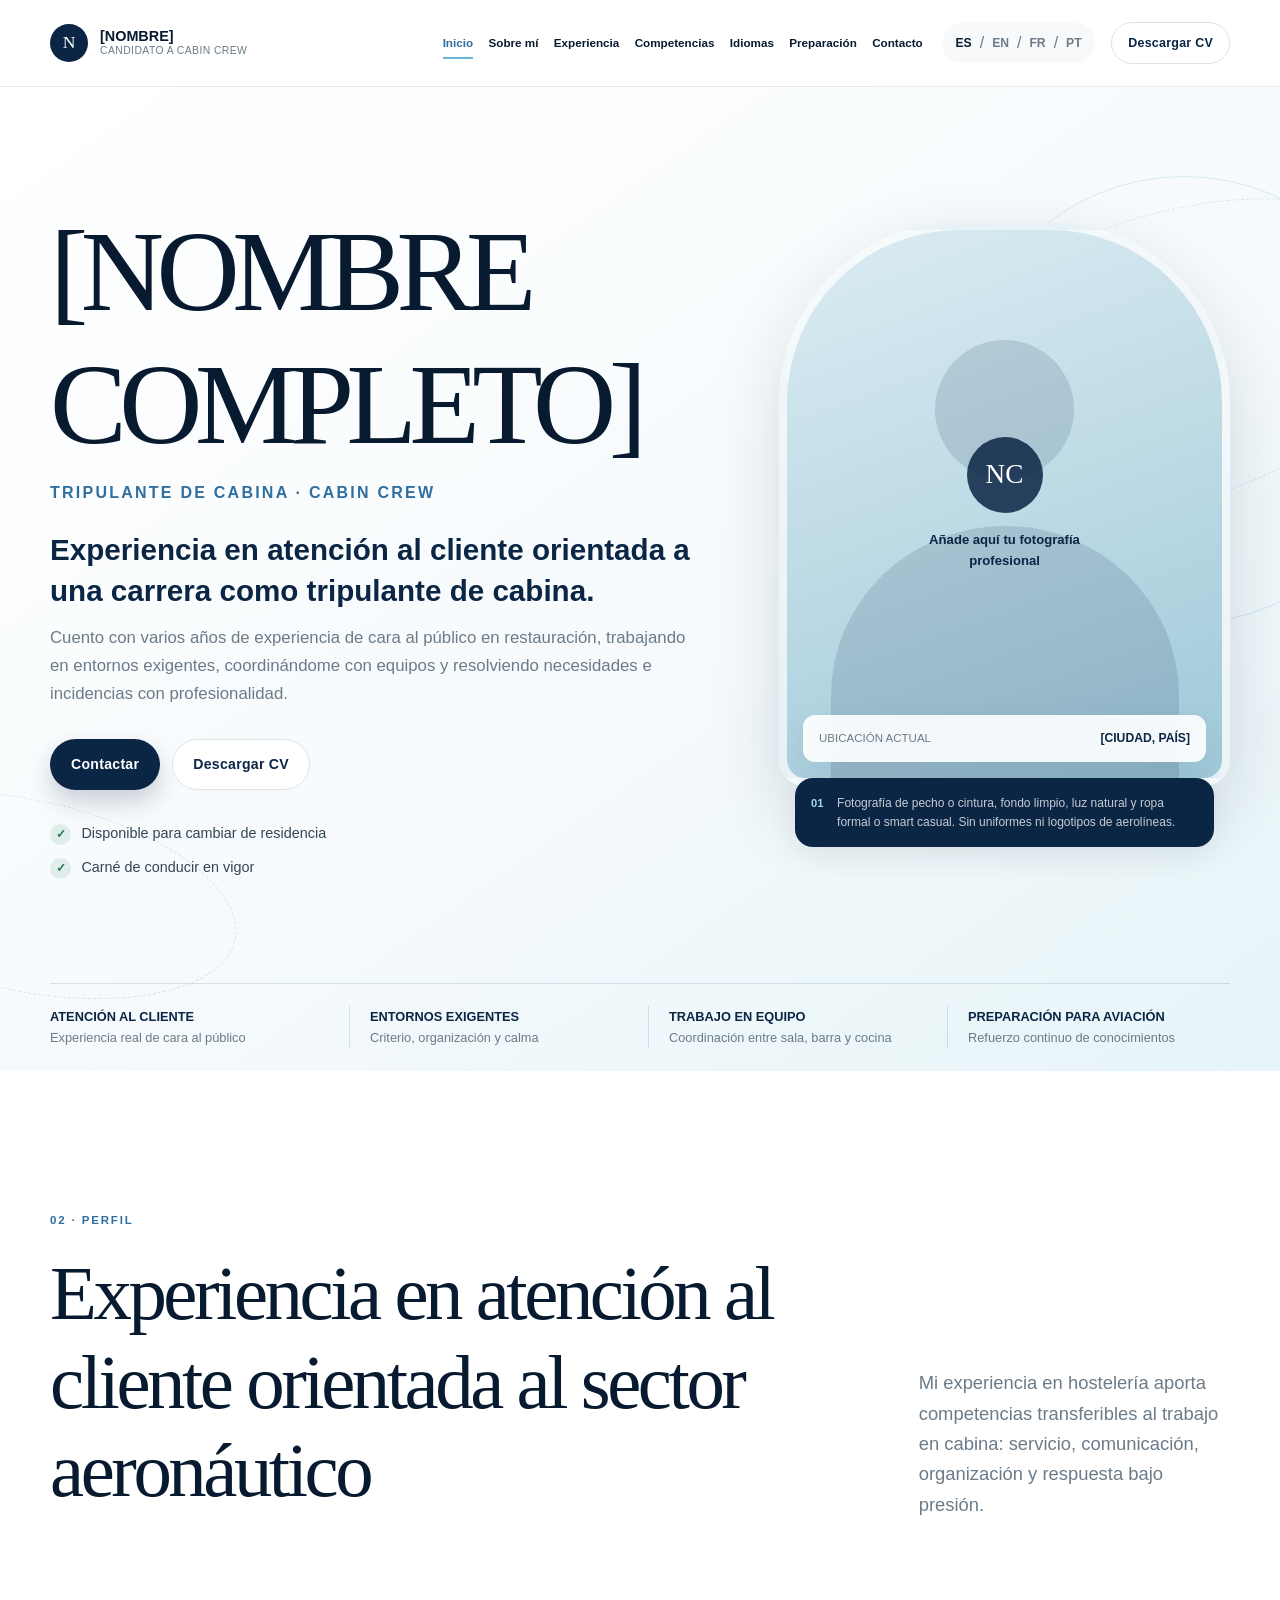
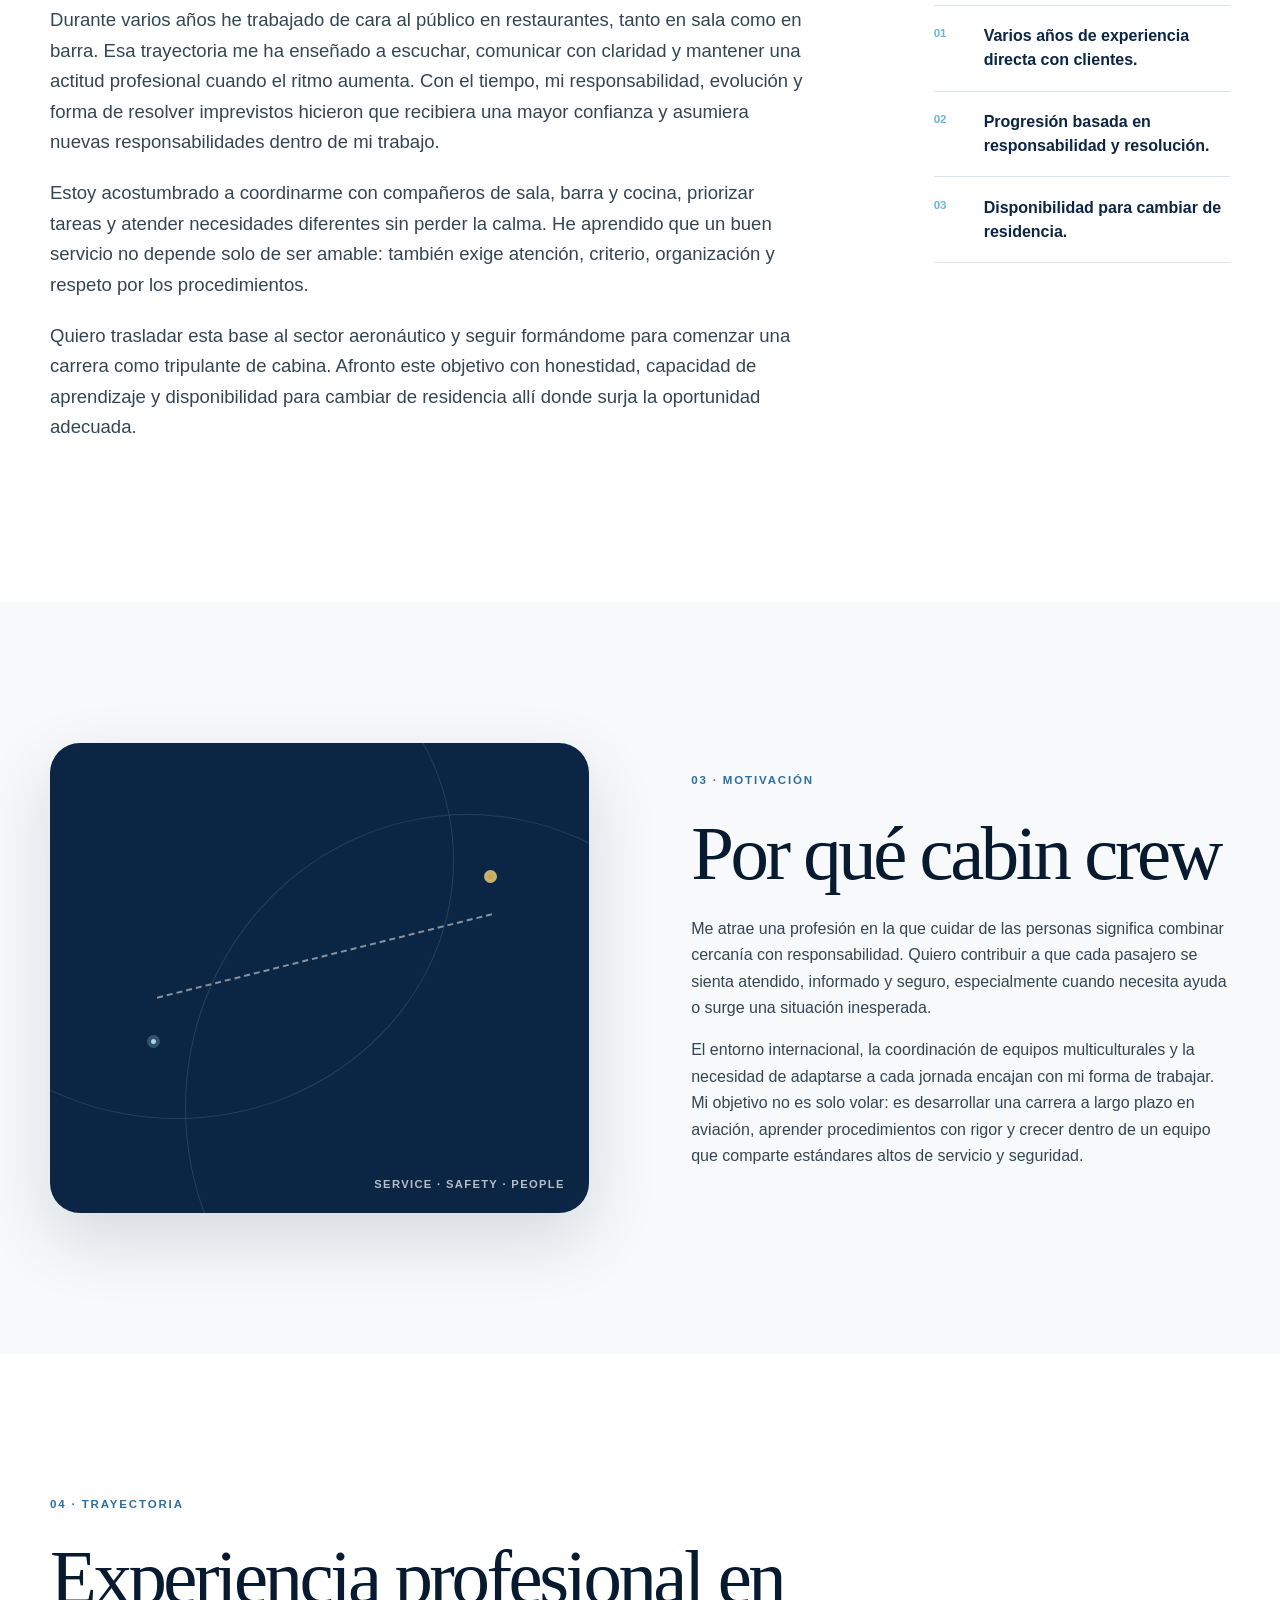
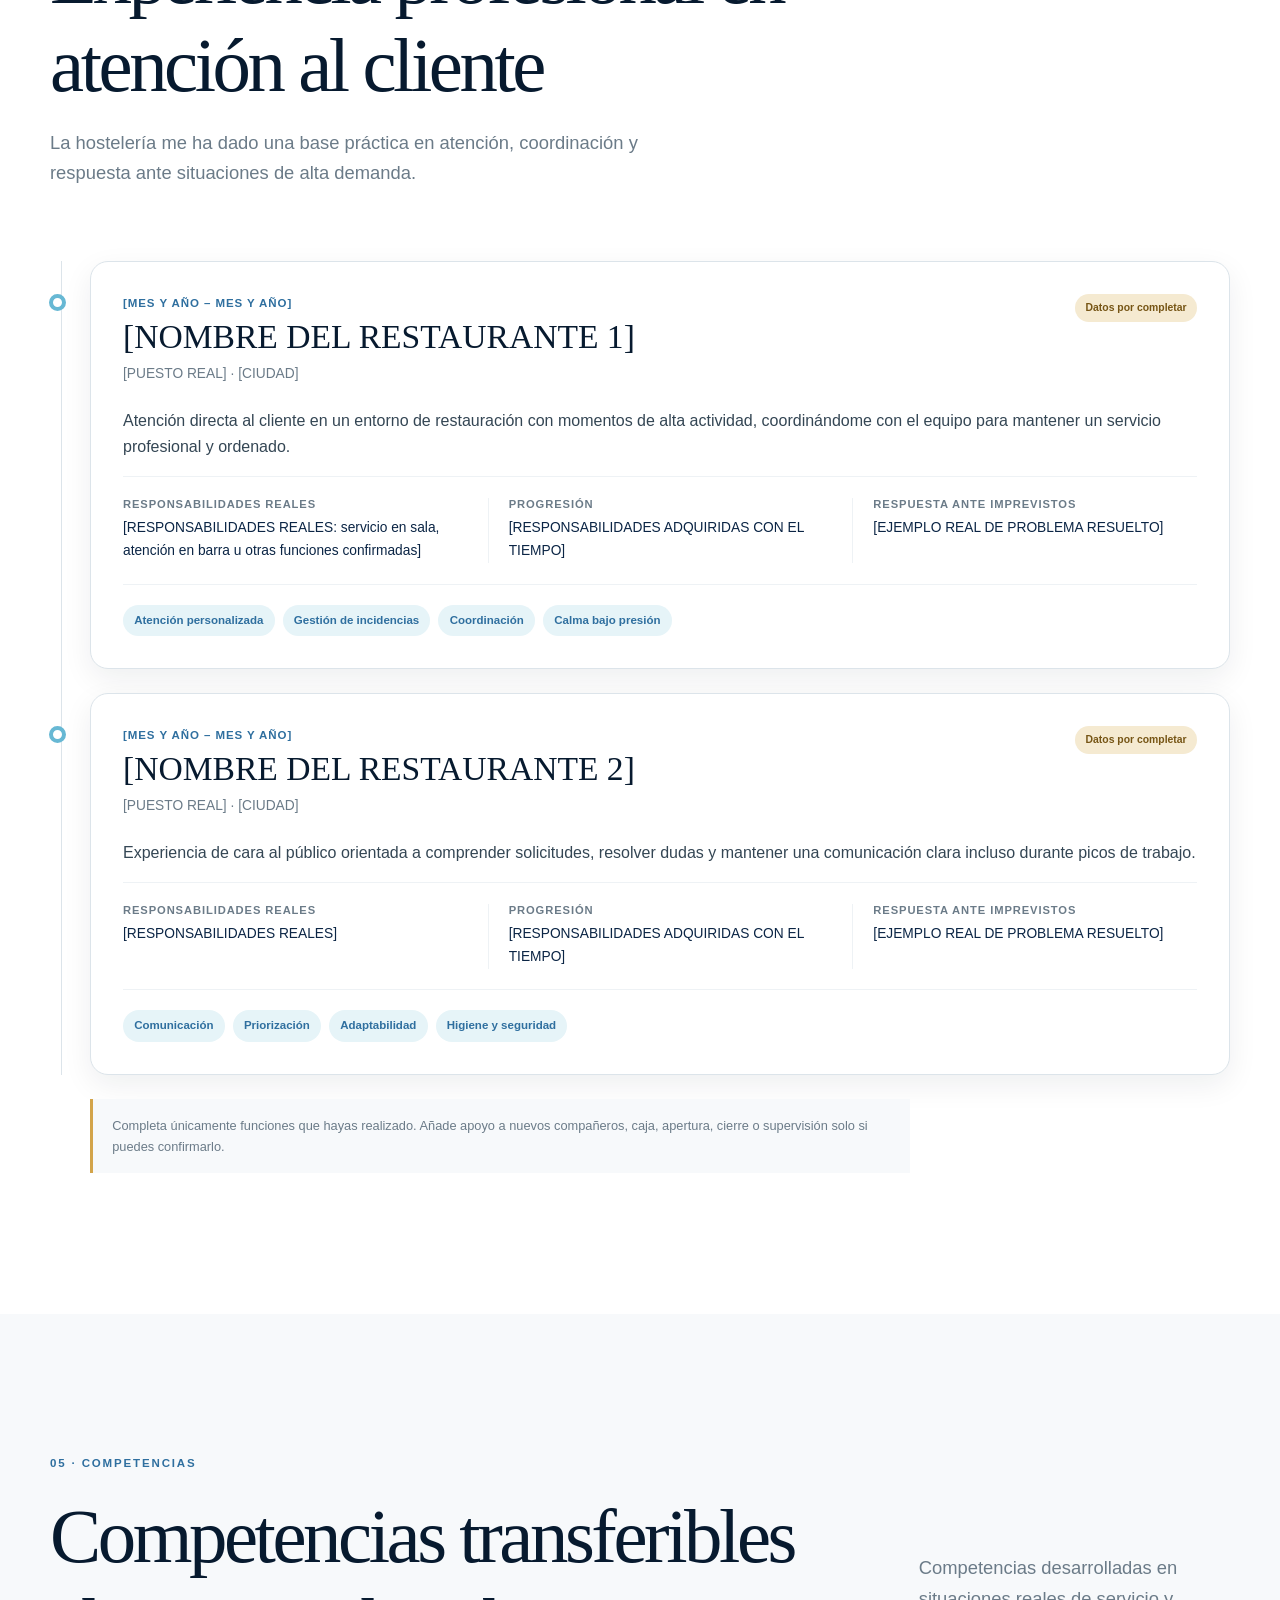
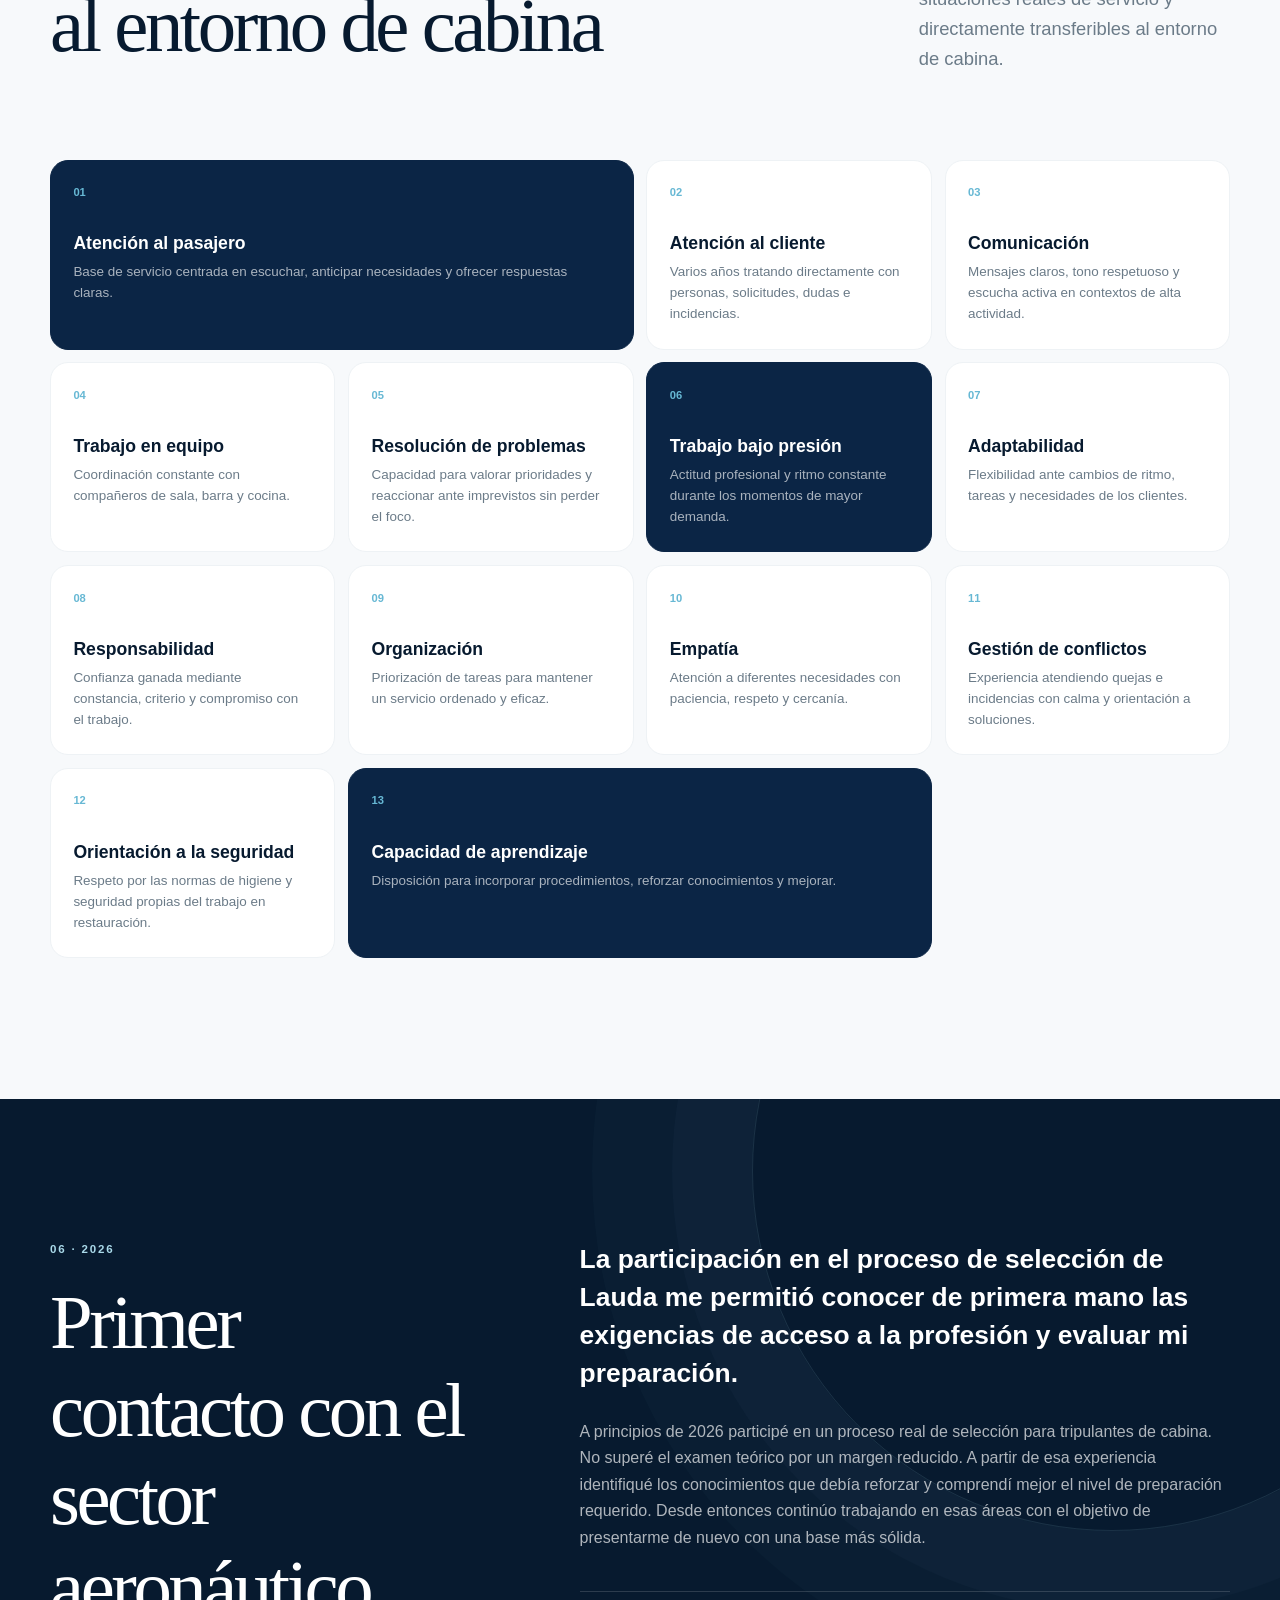
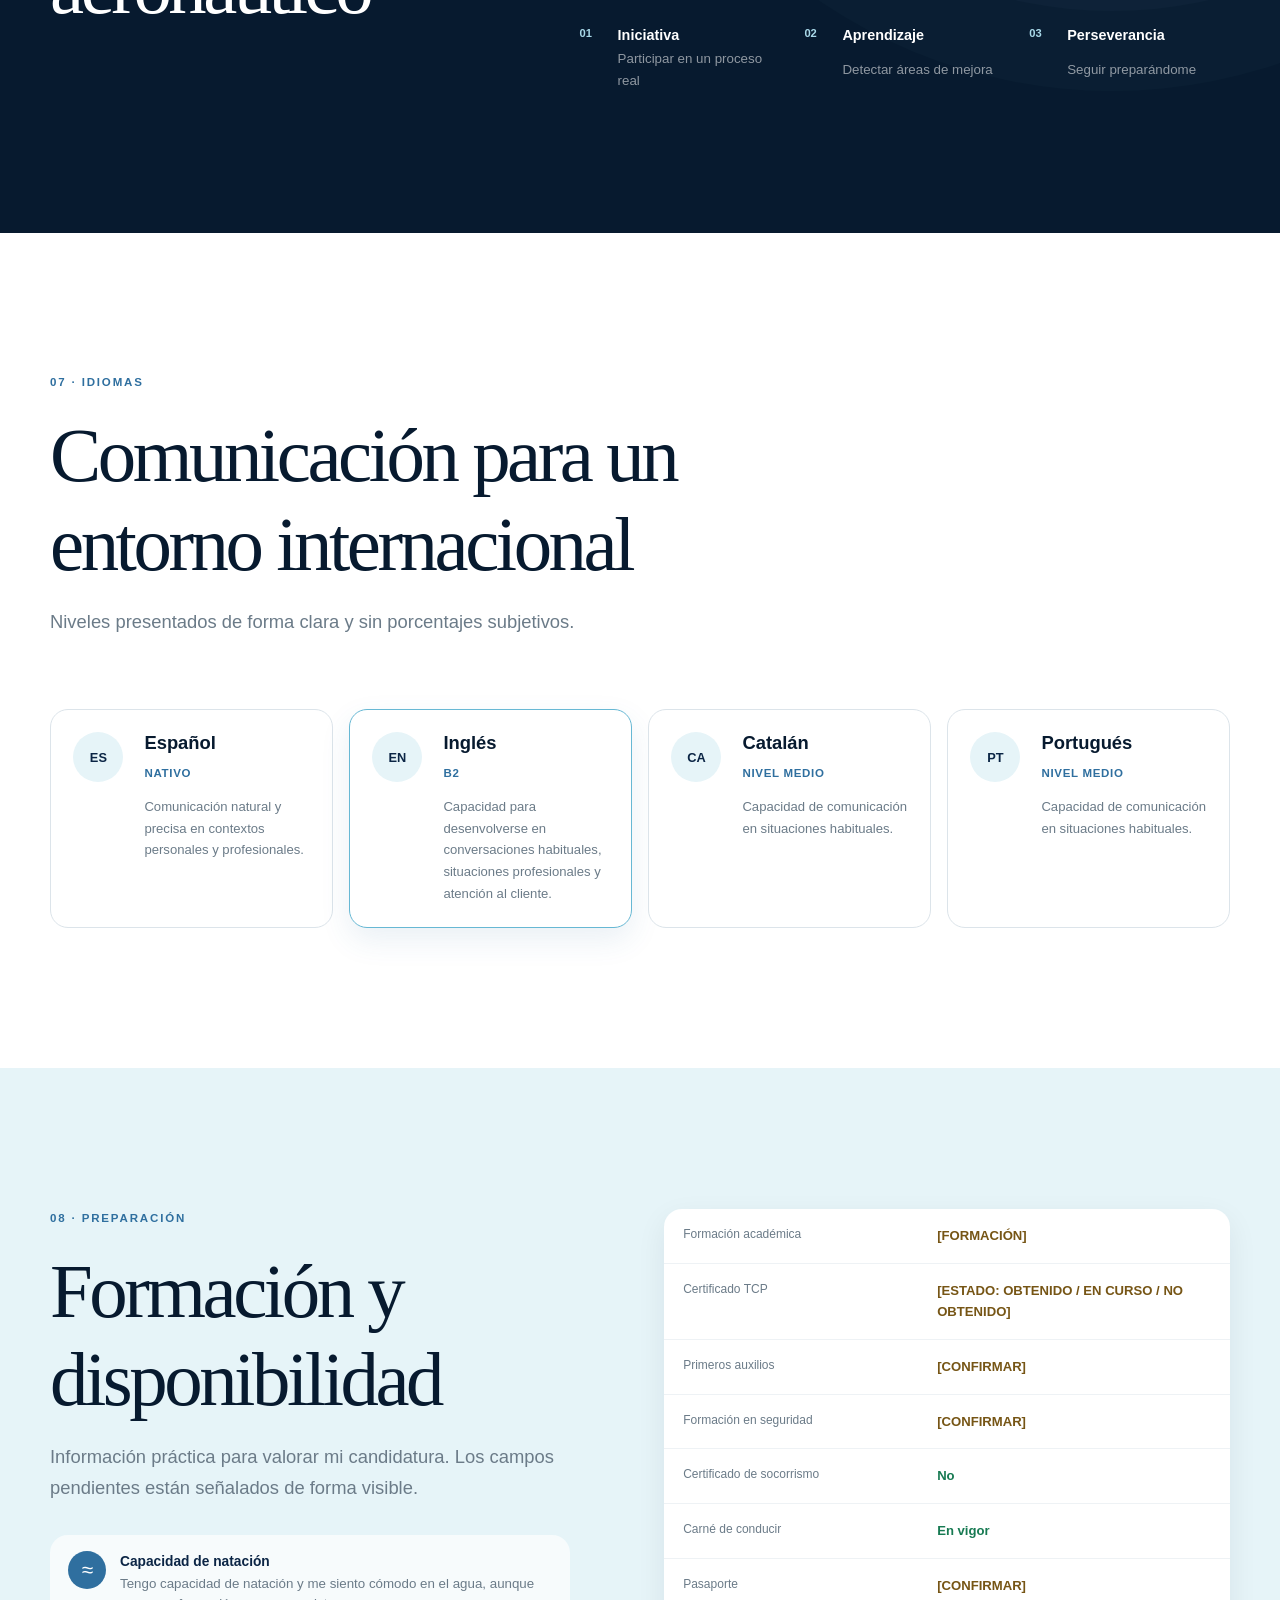
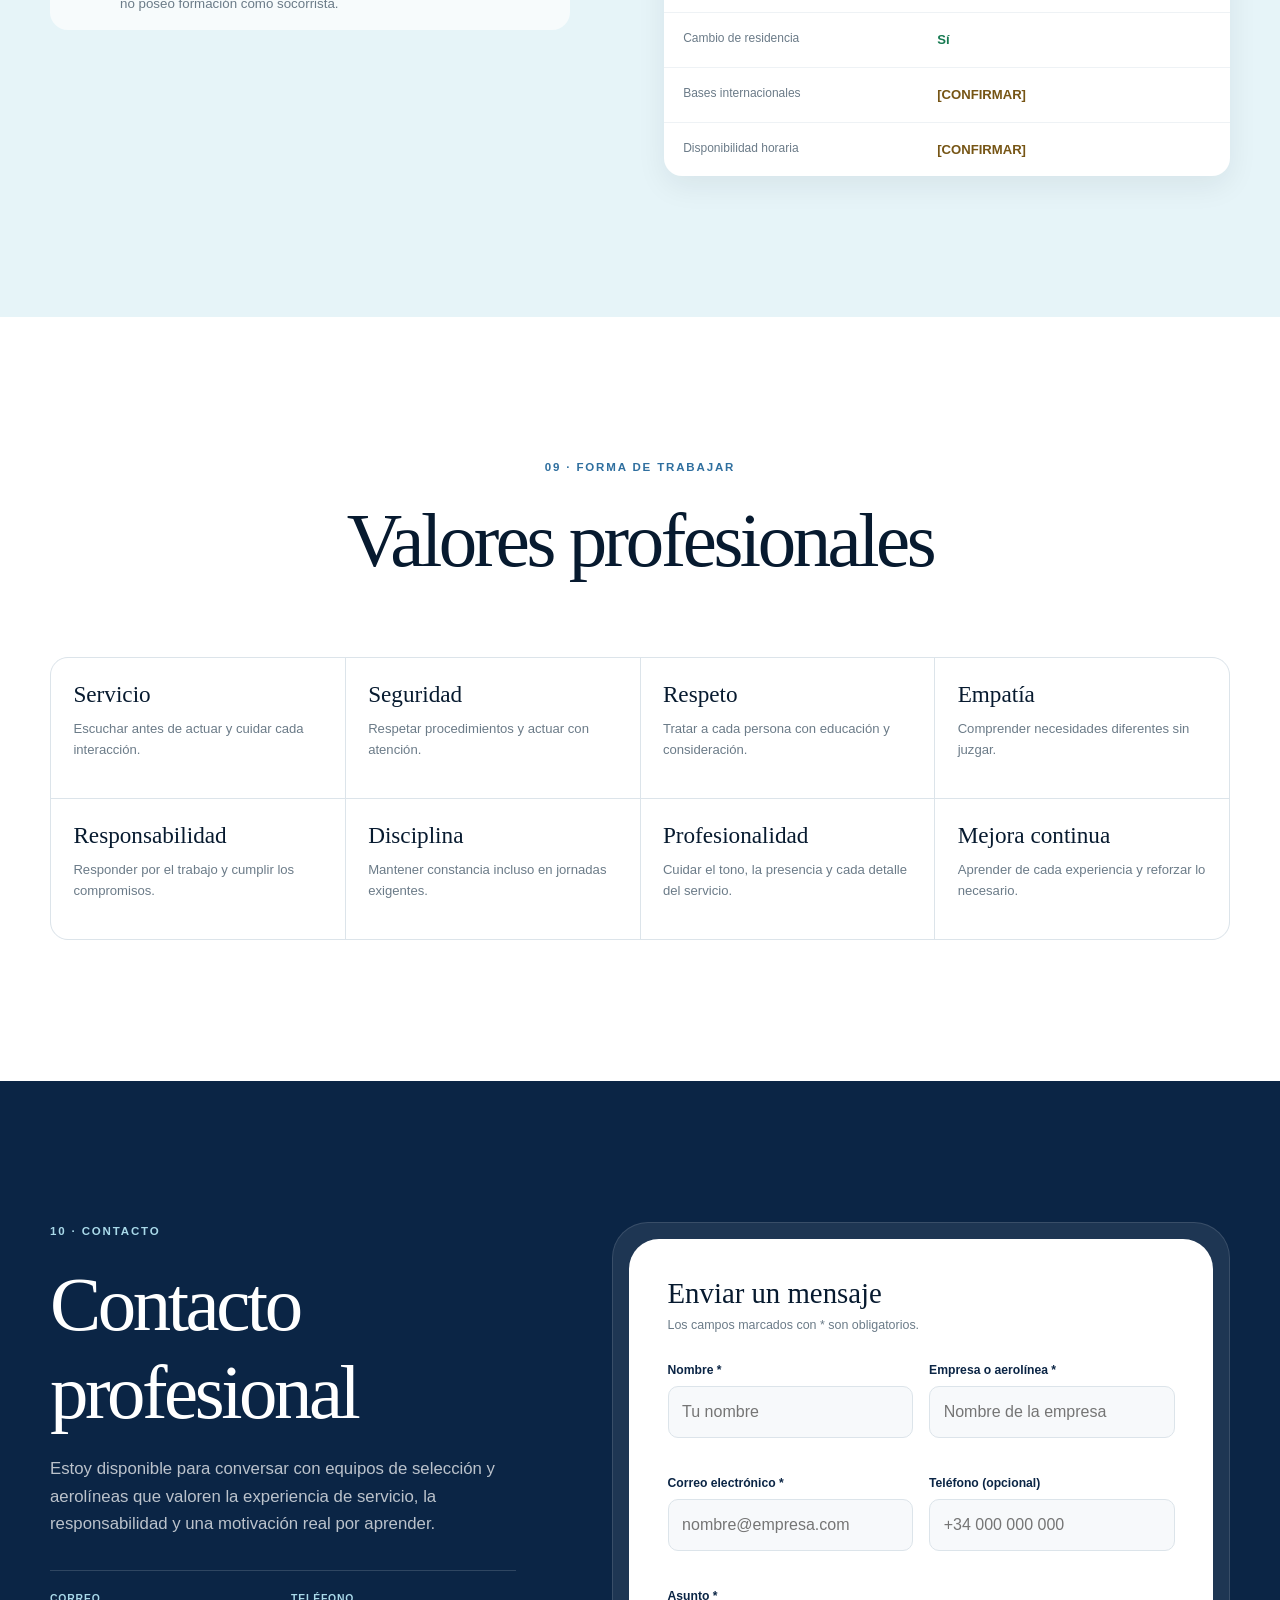
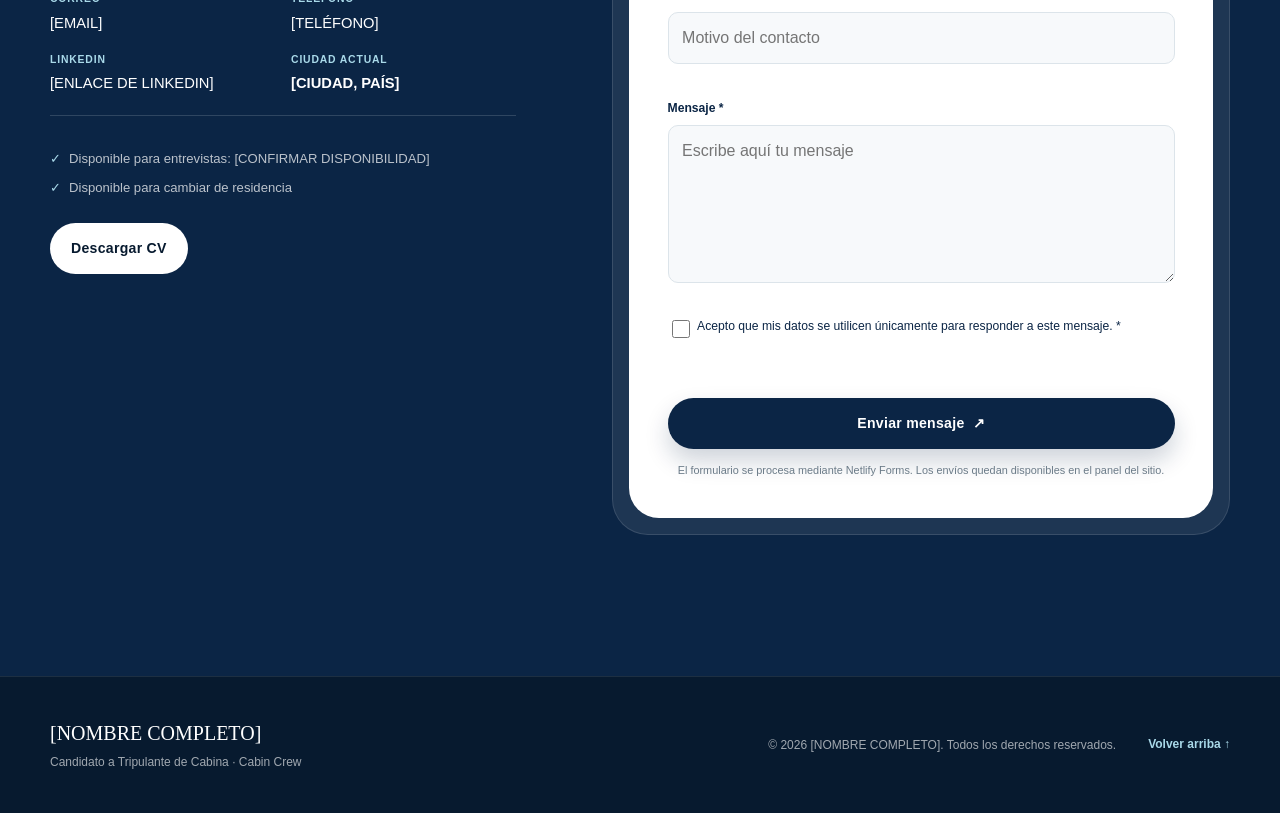
==== commit 1fe68623: "feat: add French and Portuguese translations" ====
--- a/index.html
+++ b/index.html
@@ -16,6 +16,8 @@
     <meta property="og:image" content="[URL FINAL DEL PORTFOLIO]/assets/images/og-image.png">
     <meta property="og:locale" content="es_ES">
     <meta property="og:locale:alternate" content="en_GB">
+    <meta property="og:locale:alternate" content="fr_FR">
+    <meta property="og:locale:alternate" content="pt_PT">
     <meta name="twitter:card" content="summary_large_image">
     <meta name="twitter:title" content="[NOMBRE COMPLETO] | Cabin Crew Candidate">
     <meta name="twitter:description" content="Professional portfolio for cabin crew recruitment.">
@@ -71,6 +73,10 @@
               <button class="language-button is-active" type="button" data-language="es" aria-pressed="true">ES</button>
               <span aria-hidden="true">/</span>
               <button class="language-button" type="button" data-language="en" aria-pressed="false">EN</button>
+              <span aria-hidden="true">/</span>
+              <button class="language-button" type="button" data-language="fr" aria-pressed="false">FR</button>
+              <span aria-hidden="true">/</span>
+              <button class="language-button" type="button" data-language="pt" aria-pressed="false">PT</button>
             </div>
             <a class="button button-small button-outline" href="assets/documents/cv-placeholder.html" download data-cv-link data-i18n="actions.downloadCv">Descargar CV</a>
           </div>
@@ -424,6 +430,8 @@
     <noscript>
       <div class="noscript-message">JavaScript está desactivado. La web permanece accesible en español y el formulario puede enviarse con normalidad.</div>
     </noscript>
+    <script src="js/translations-fr.js" defer></script>
+    <script src="js/translations-pt.js" defer></script>
     <script src="js/script.js" defer></script>
   </body>
 </html>
--- a/css/styles.css
+++ b/css/styles.css
@@ -395,6 +395,7 @@
   display: flex;
   align-items: center;
   margin-top: 1.5rem;
+  flex-wrap: wrap;
   gap: 1rem;
 }
 
@@ -1754,6 +1755,7 @@
 
   .nav-actions {
     margin: 0 0 0 1.2rem;
+    flex-wrap: nowrap;
   }
 
   .hero-grid {
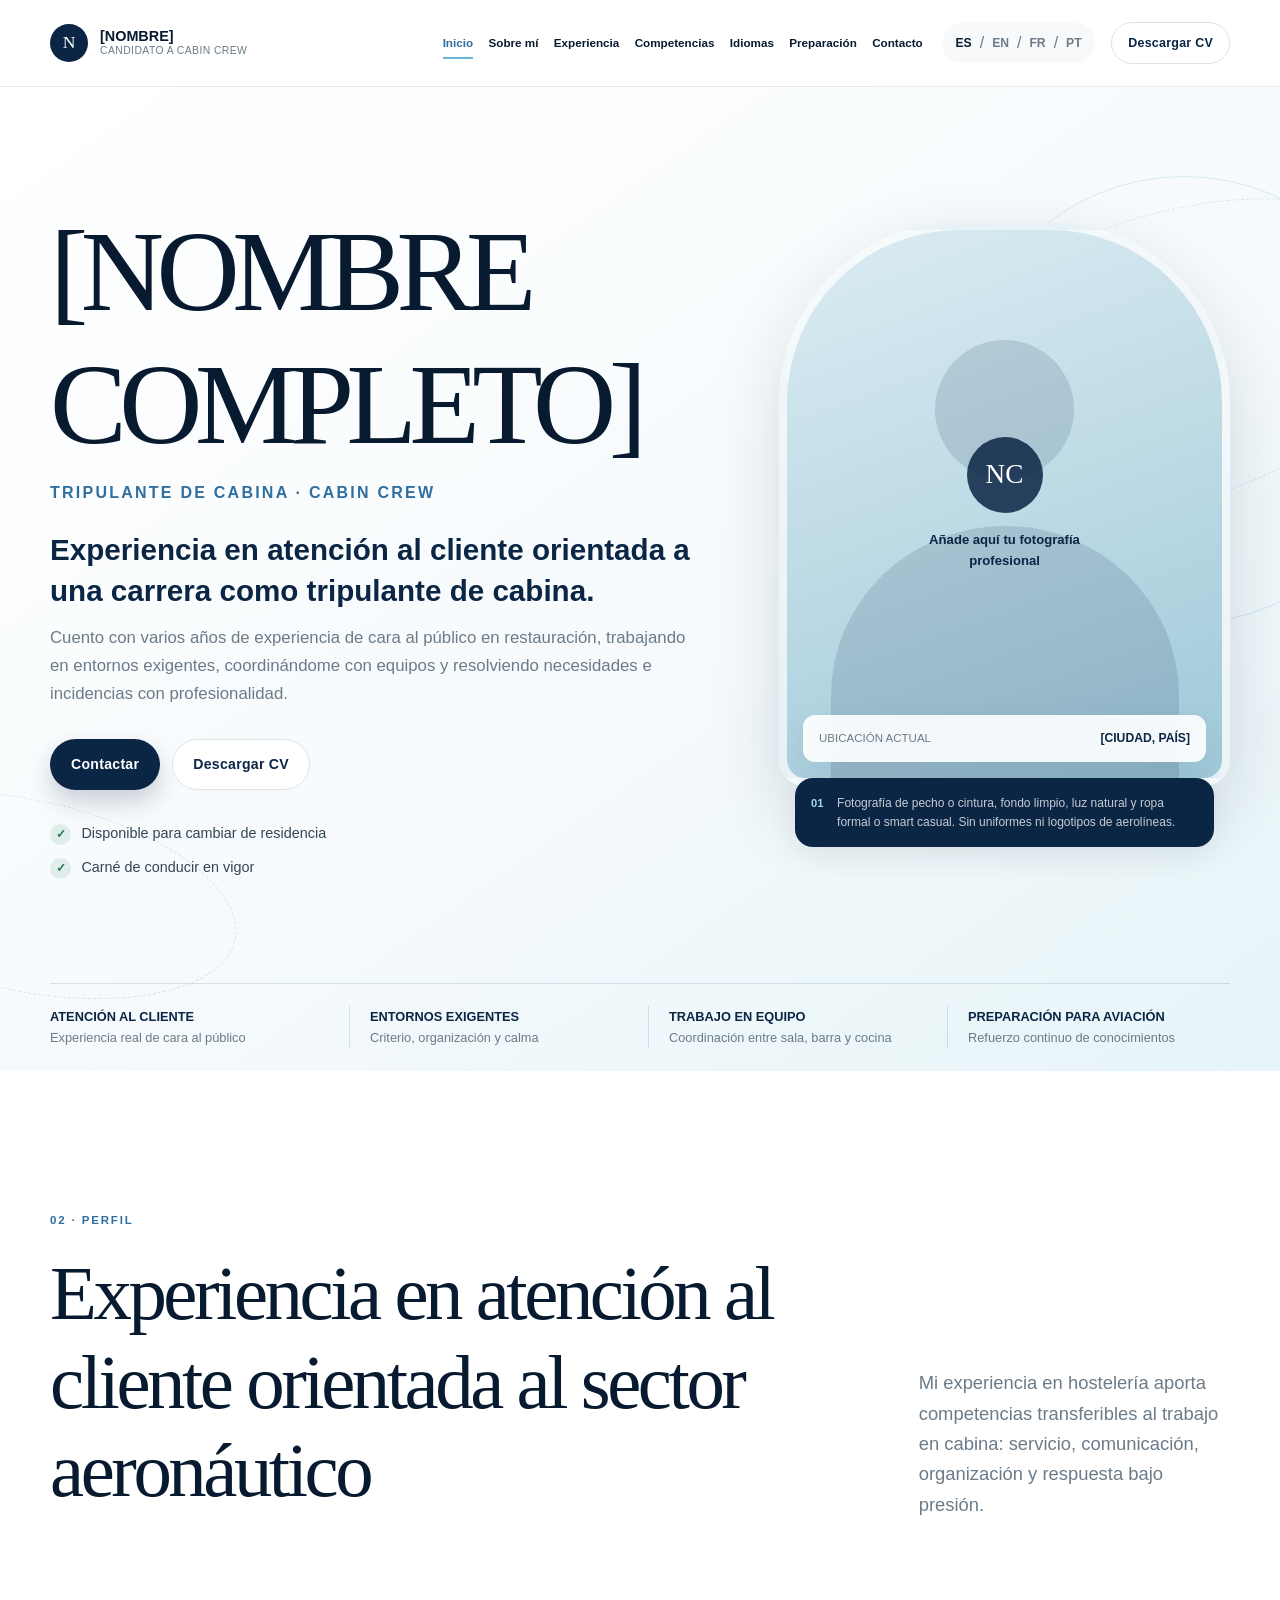
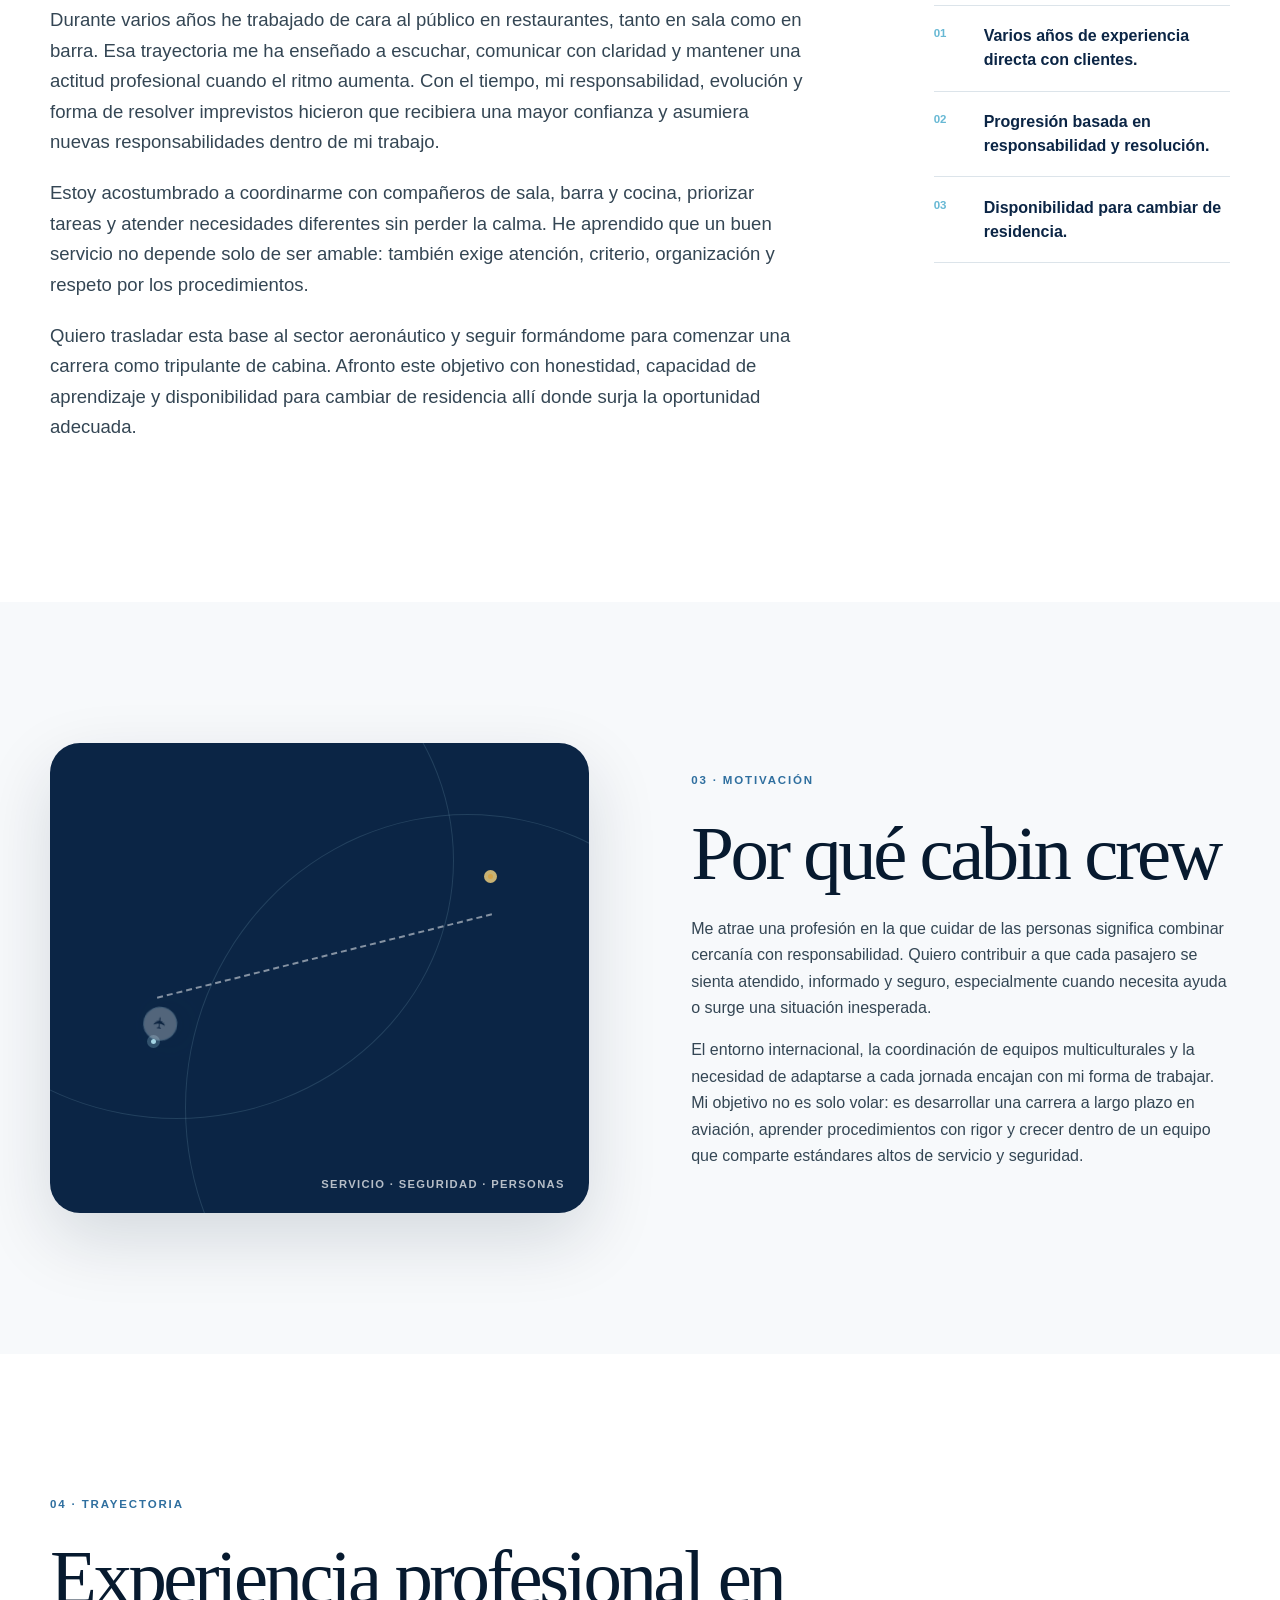
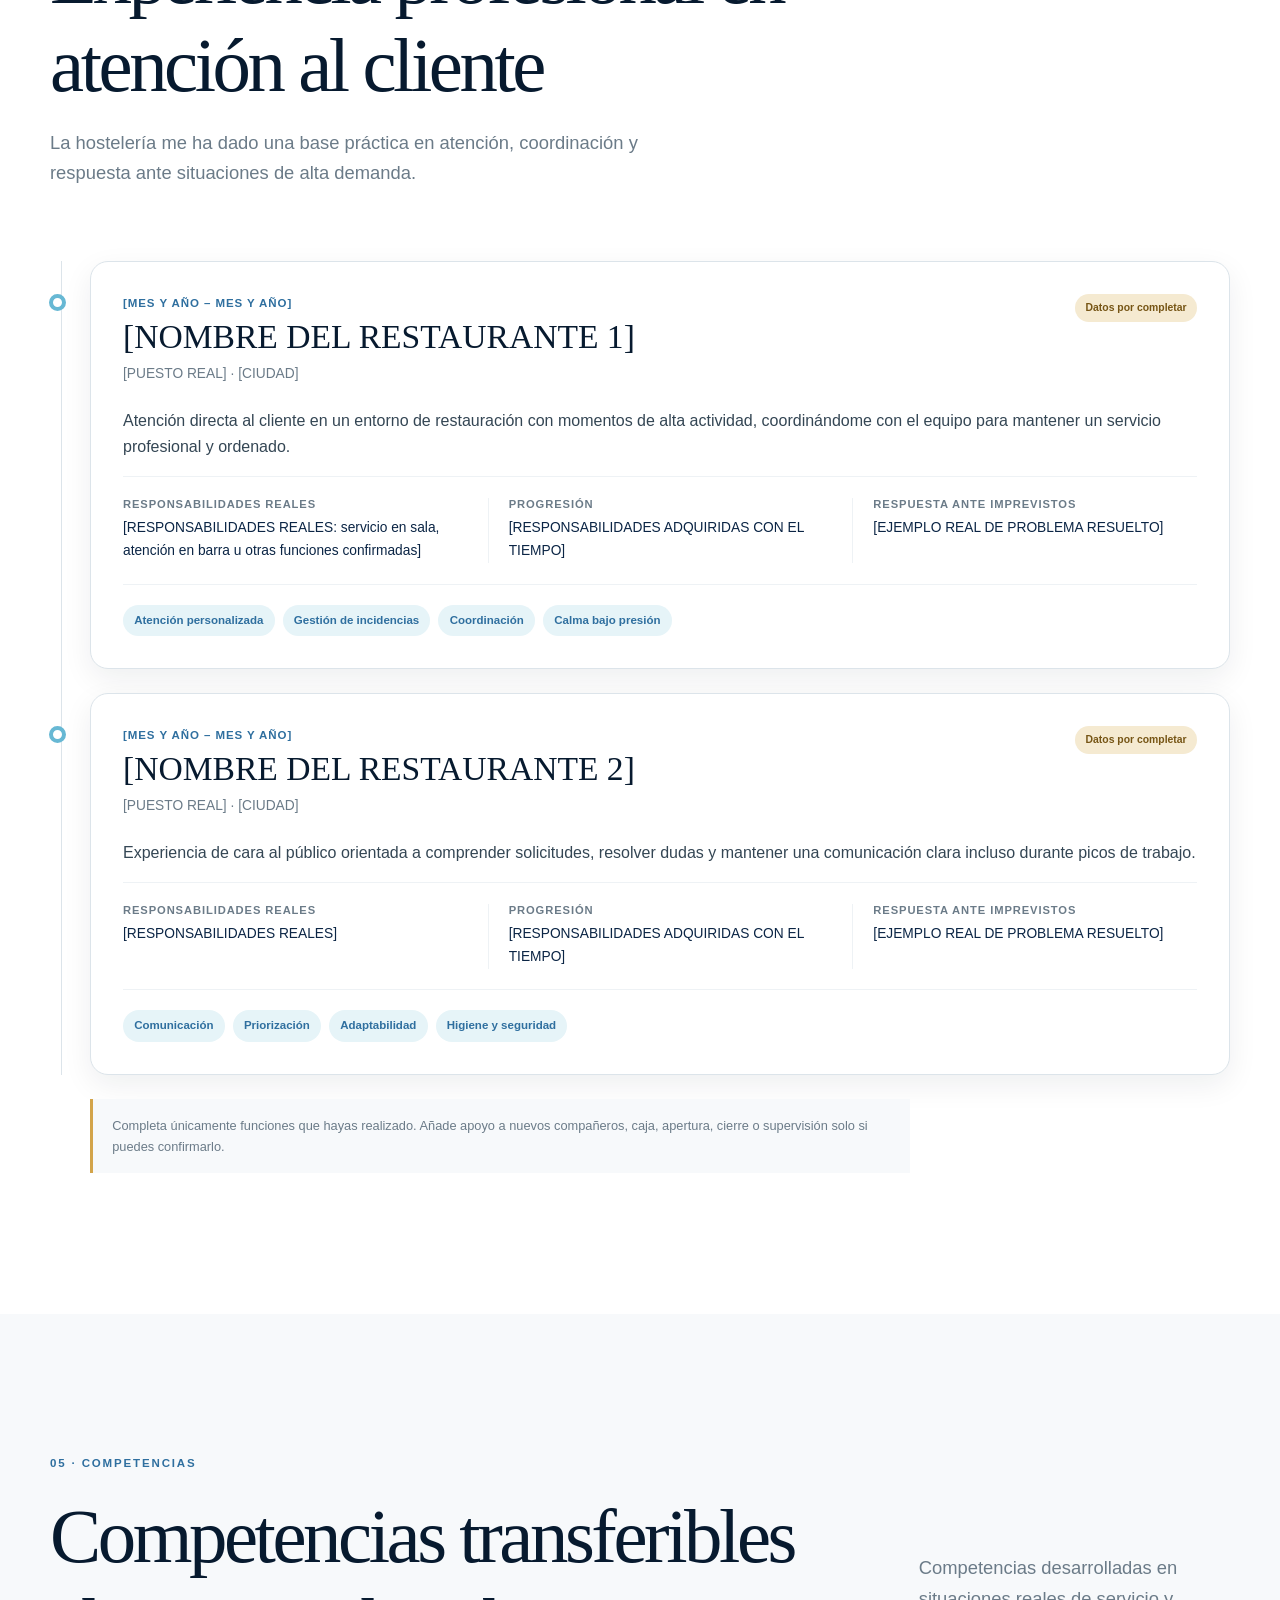
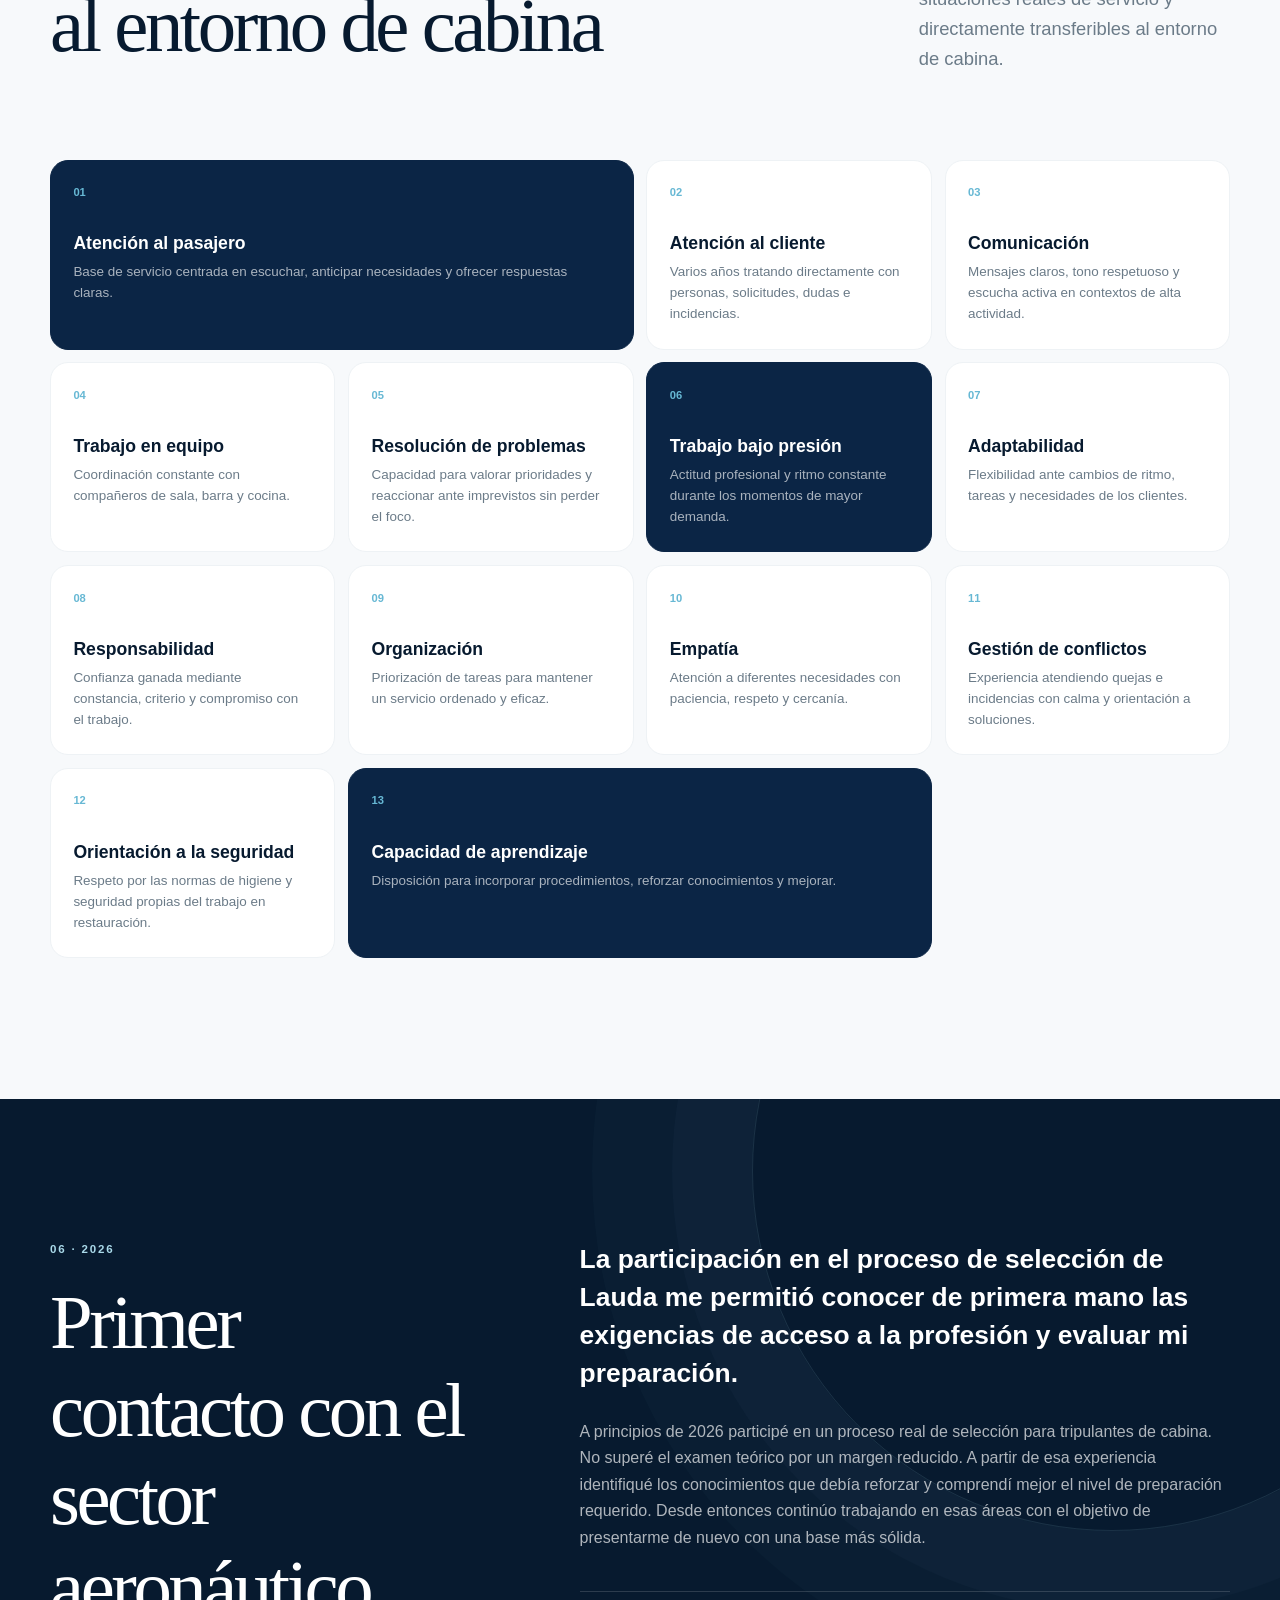
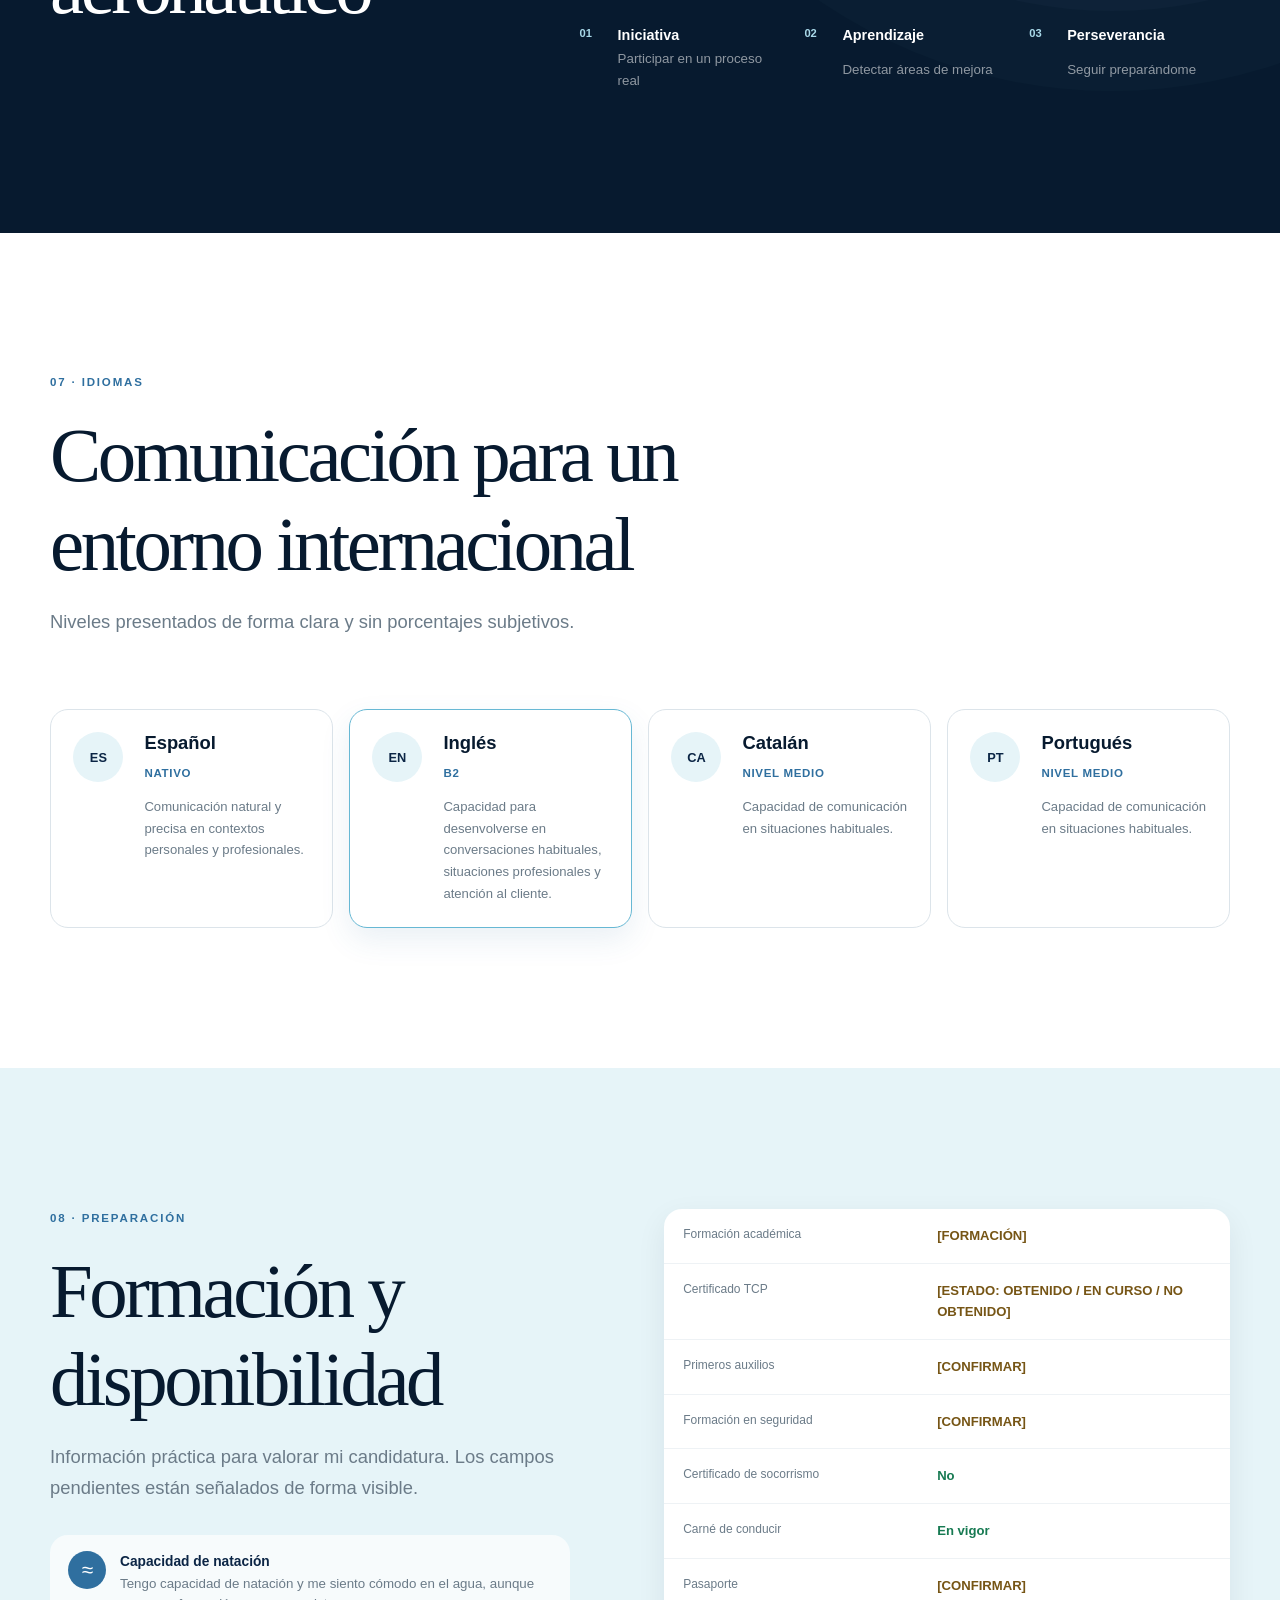
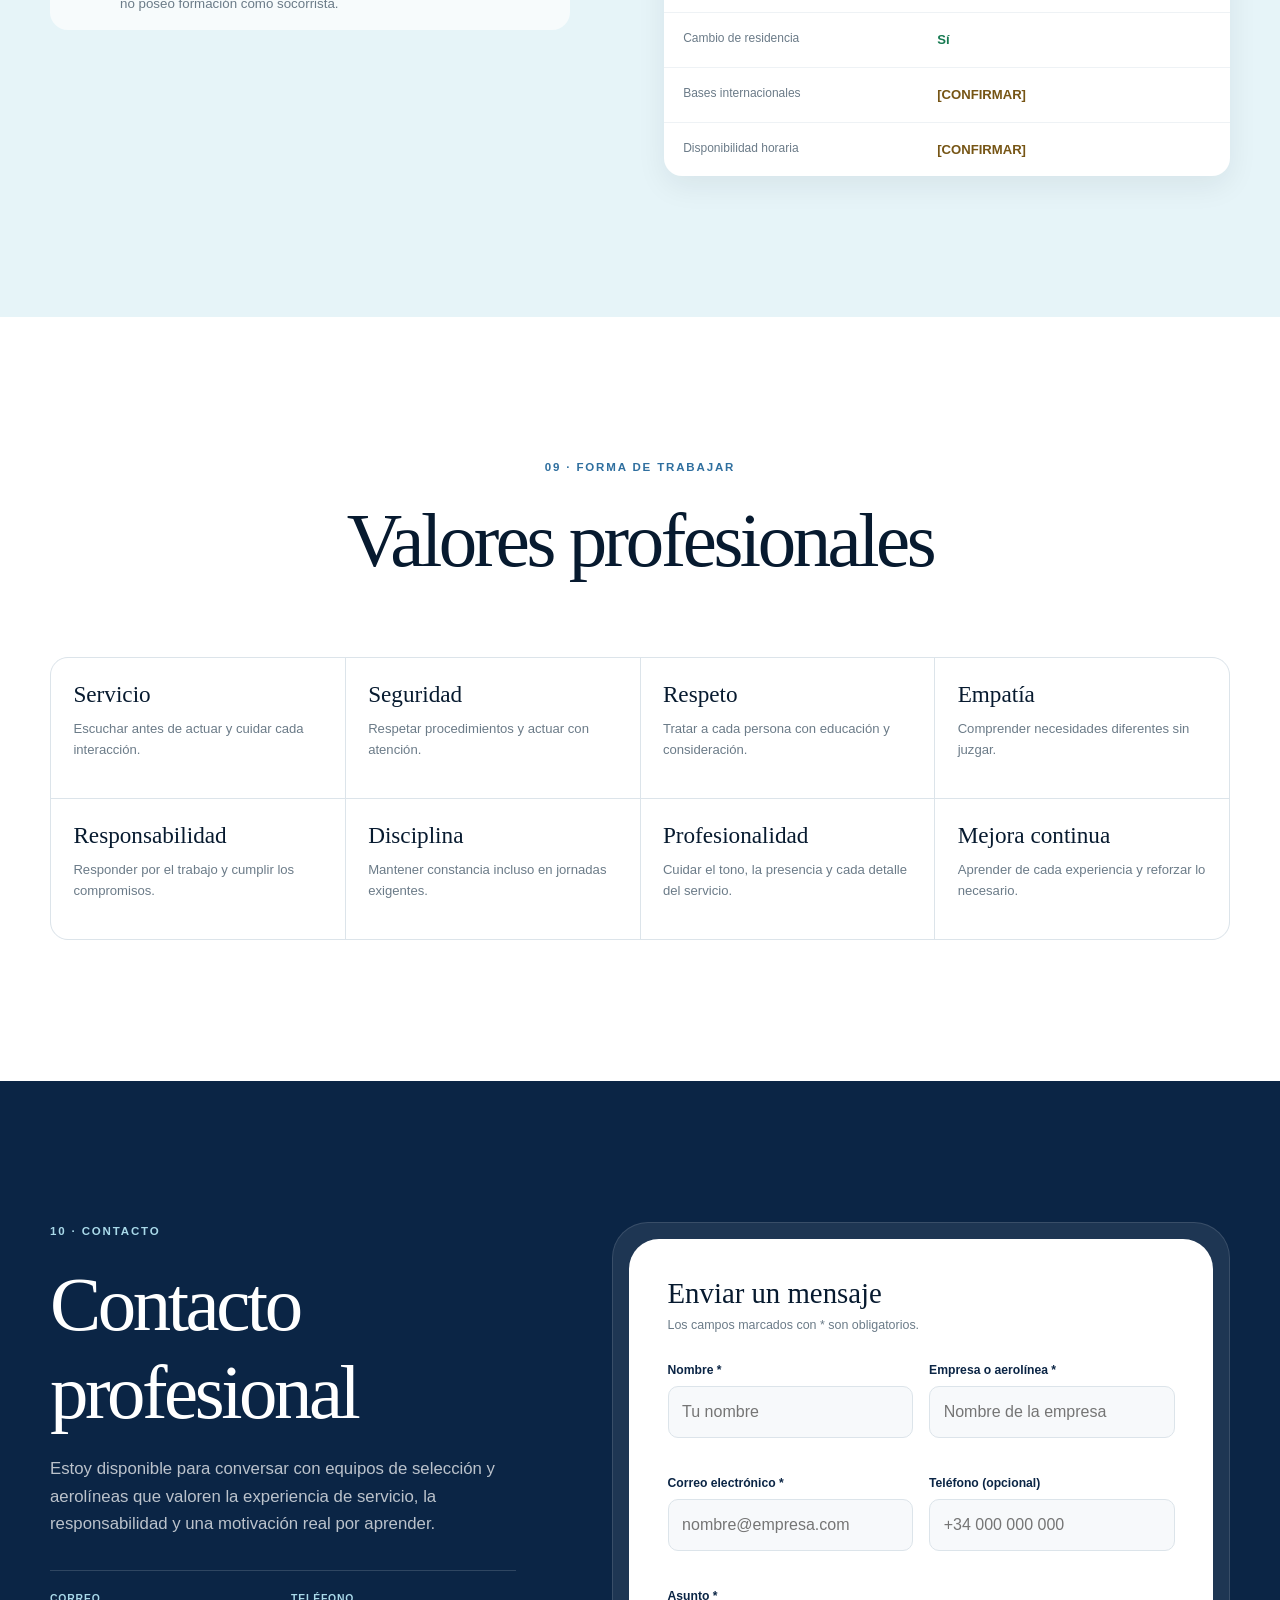
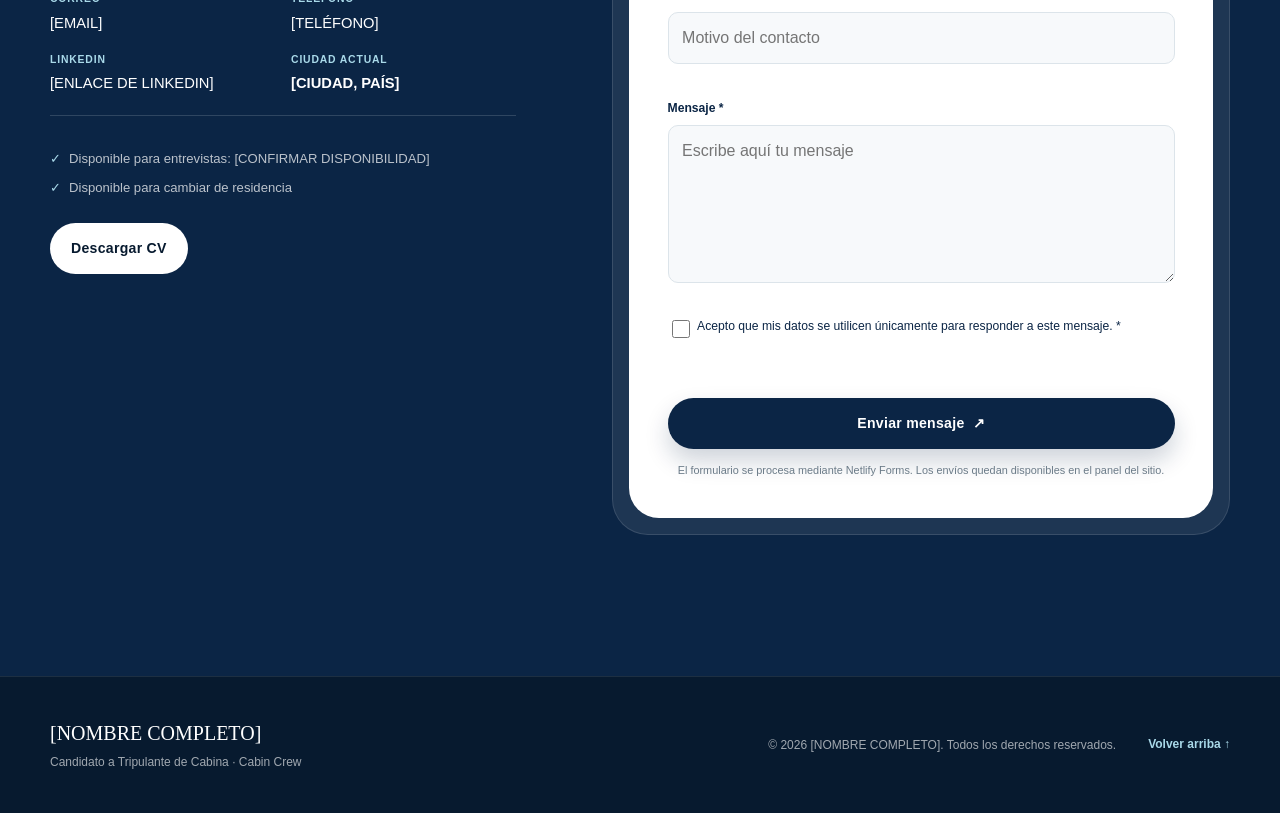
==== commit 56f8ced3: "feat: add animated flight path detail" ====
--- a/index.html
+++ b/index.html
@@ -165,7 +165,8 @@
             <span class="route-origin"></span>
             <span class="route-destination"></span>
             <span class="route-line"></span>
-            <p>service <span>·</span> safety <span>·</span> people</p>
+            <span class="flight-plane">✈</span>
+            <p data-i18n="motivation.visualLabel">servicio · seguridad · personas</p>
           </div>
           <div class="motivation-copy reveal" data-delay="1">
             <p class="section-number">03 · <span data-i18n="motivation.kicker">Motivación</span></p>
--- a/css/styles.css
+++ b/css/styles.css
@@ -822,6 +822,33 @@
   transform: rotate(-14deg);
 }
 
+.flight-plane {
+  position: absolute;
+  z-index: 3;
+  top: 0;
+  left: 0;
+  display: grid;
+  width: 34px;
+  height: 34px;
+  place-items: center;
+  color: var(--navy-950);
+  background: rgba(255, 255, 255, 0.94);
+  border: 1px solid rgba(169, 217, 233, 0.75);
+  border-radius: 50%;
+  box-shadow: 0 8px 24px rgba(7, 26, 47, 0.35);
+  font-family: "Segoe UI Symbol", sans-serif;
+  font-size: 1rem;
+  line-height: 1;
+  opacity: 0;
+  pointer-events: none;
+  will-change: transform, opacity;
+}
+
+.flight-plane.is-static {
+  opacity: 0.78;
+  will-change: auto;
+}
+
 .motivation-visual p {
   position: absolute;
   right: 1.5rem;
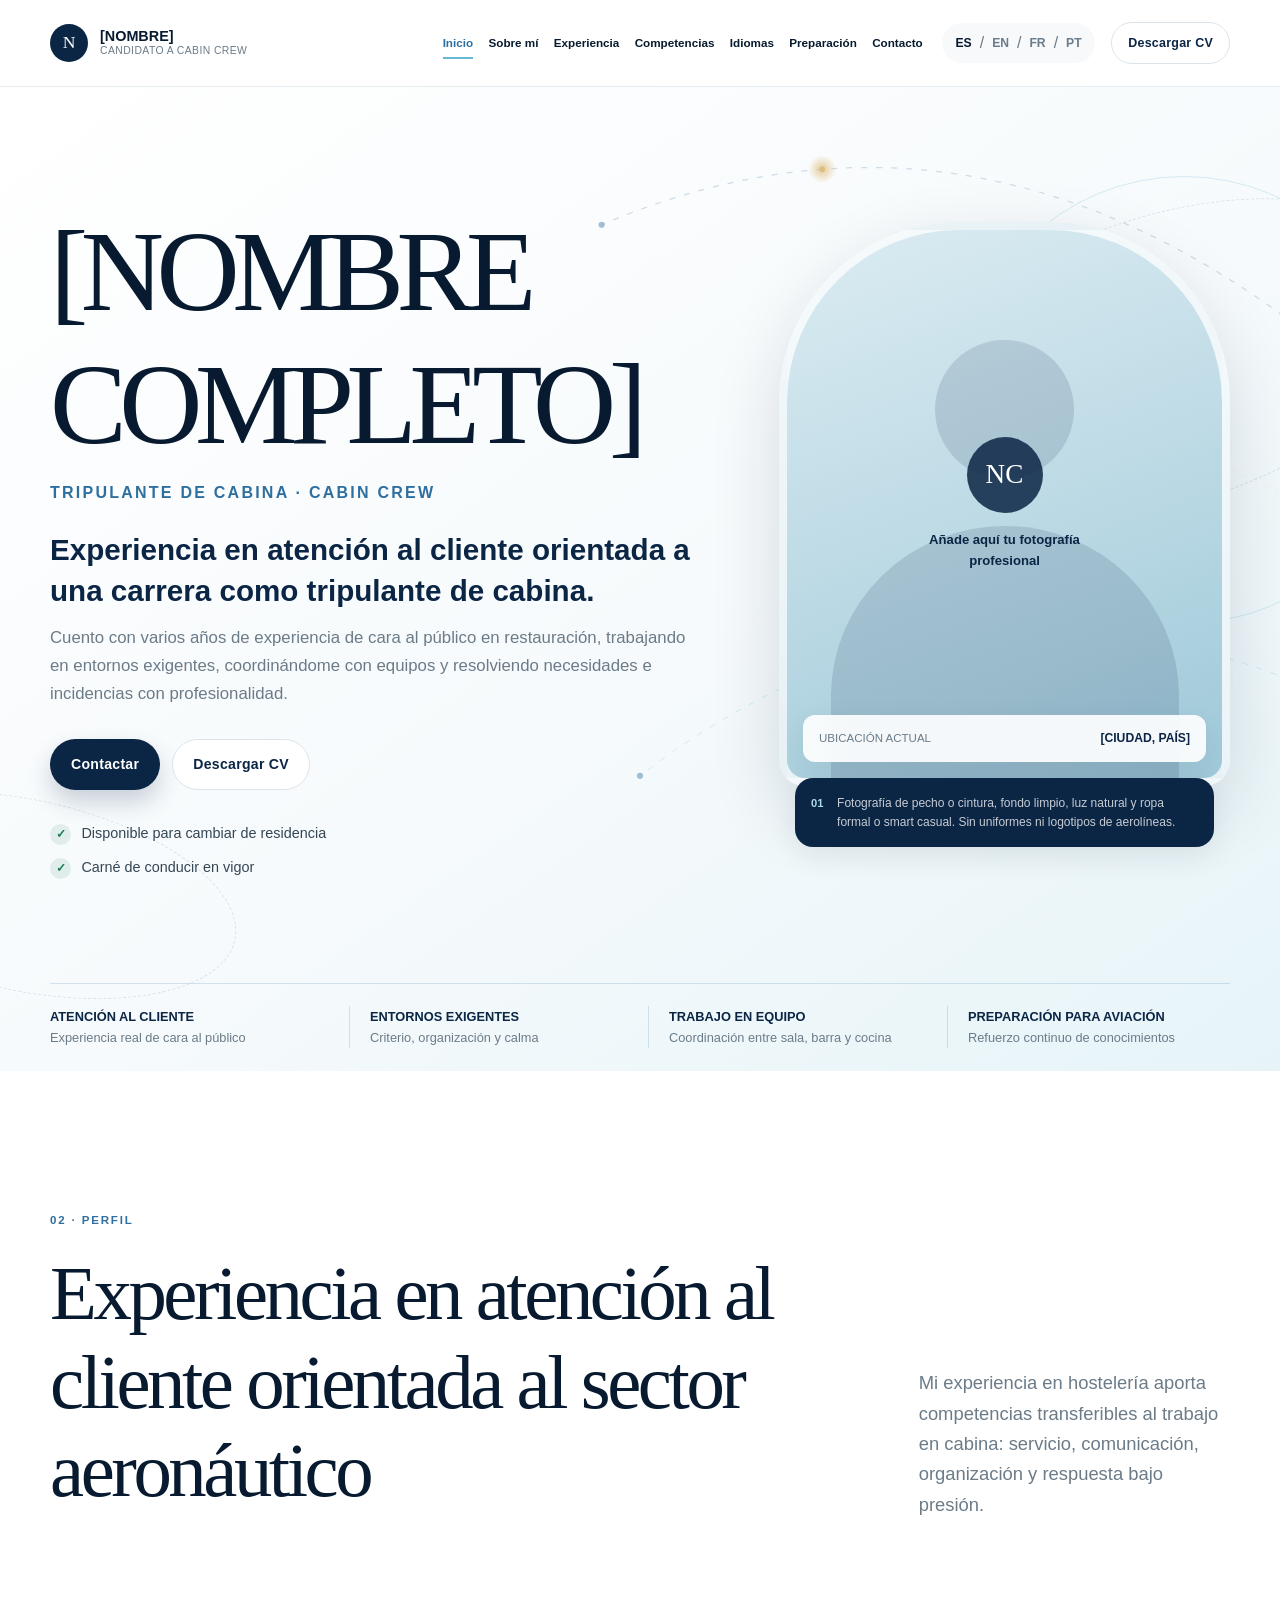
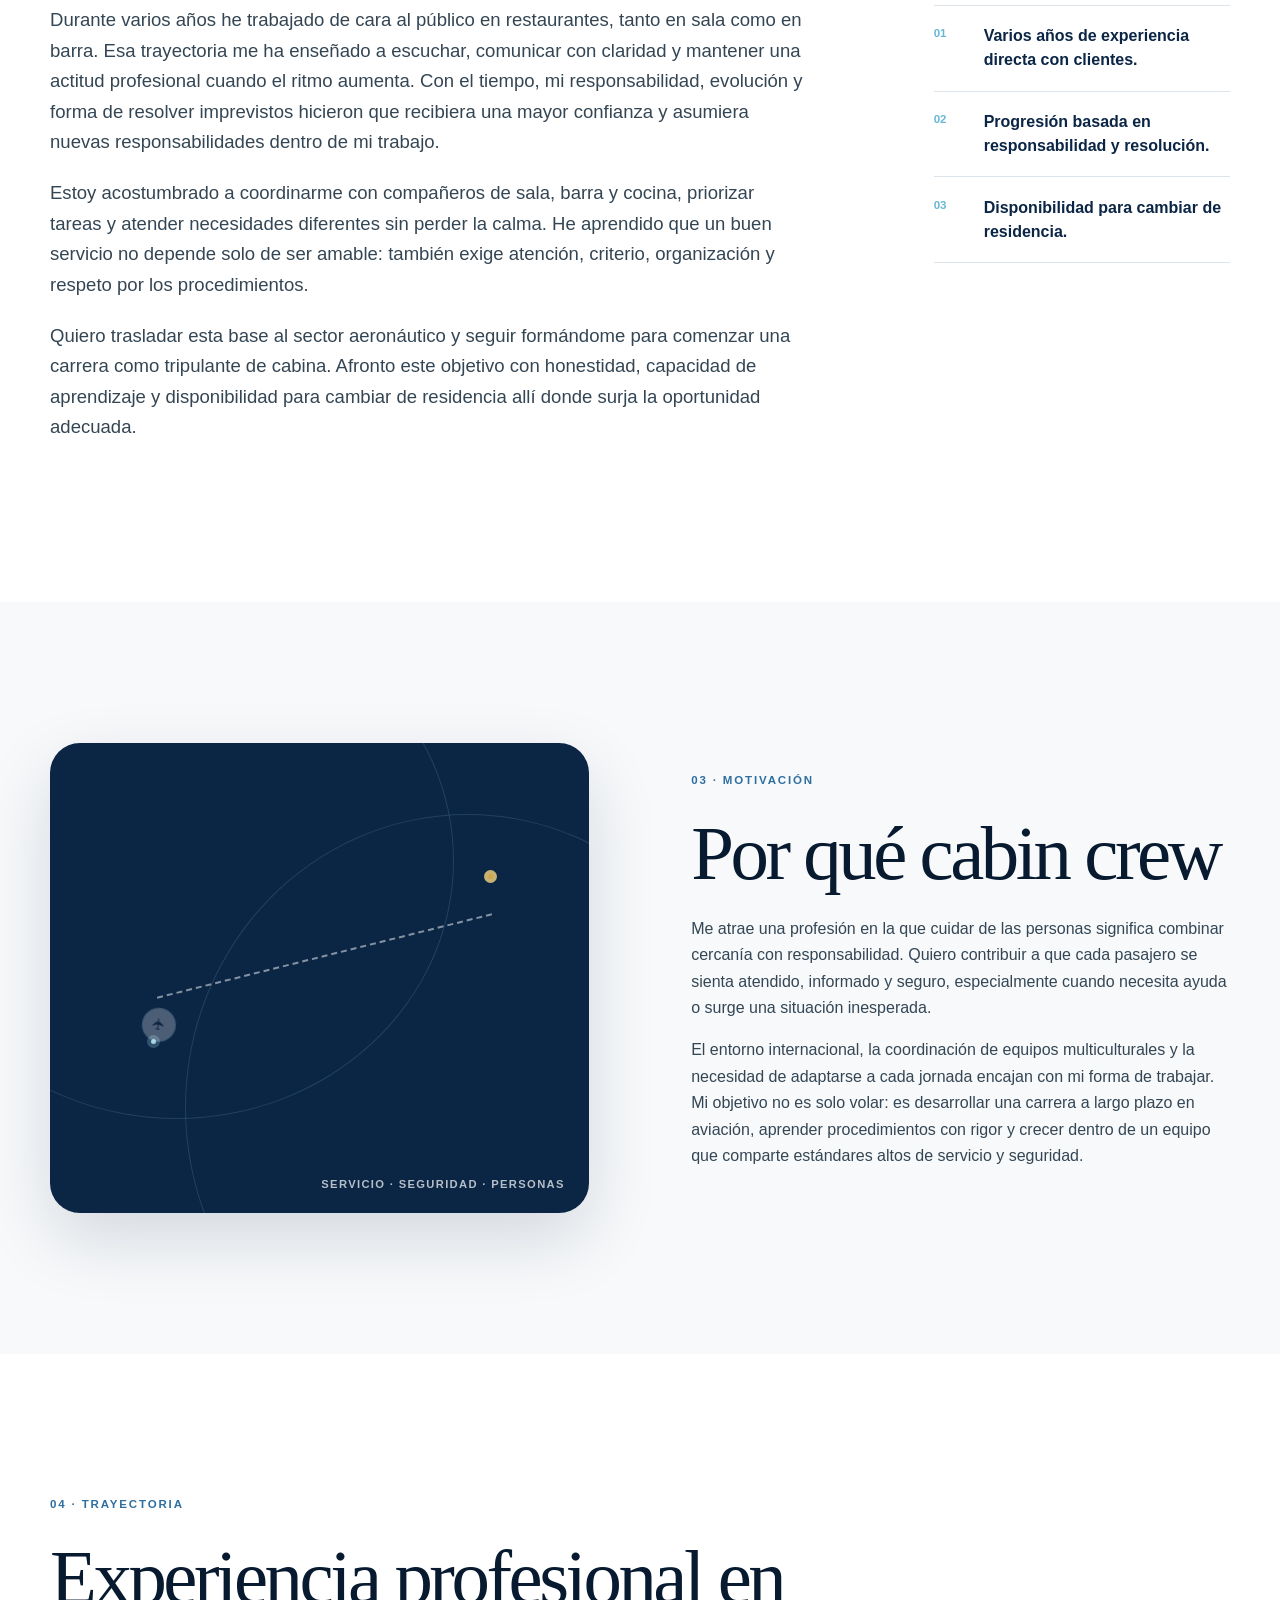
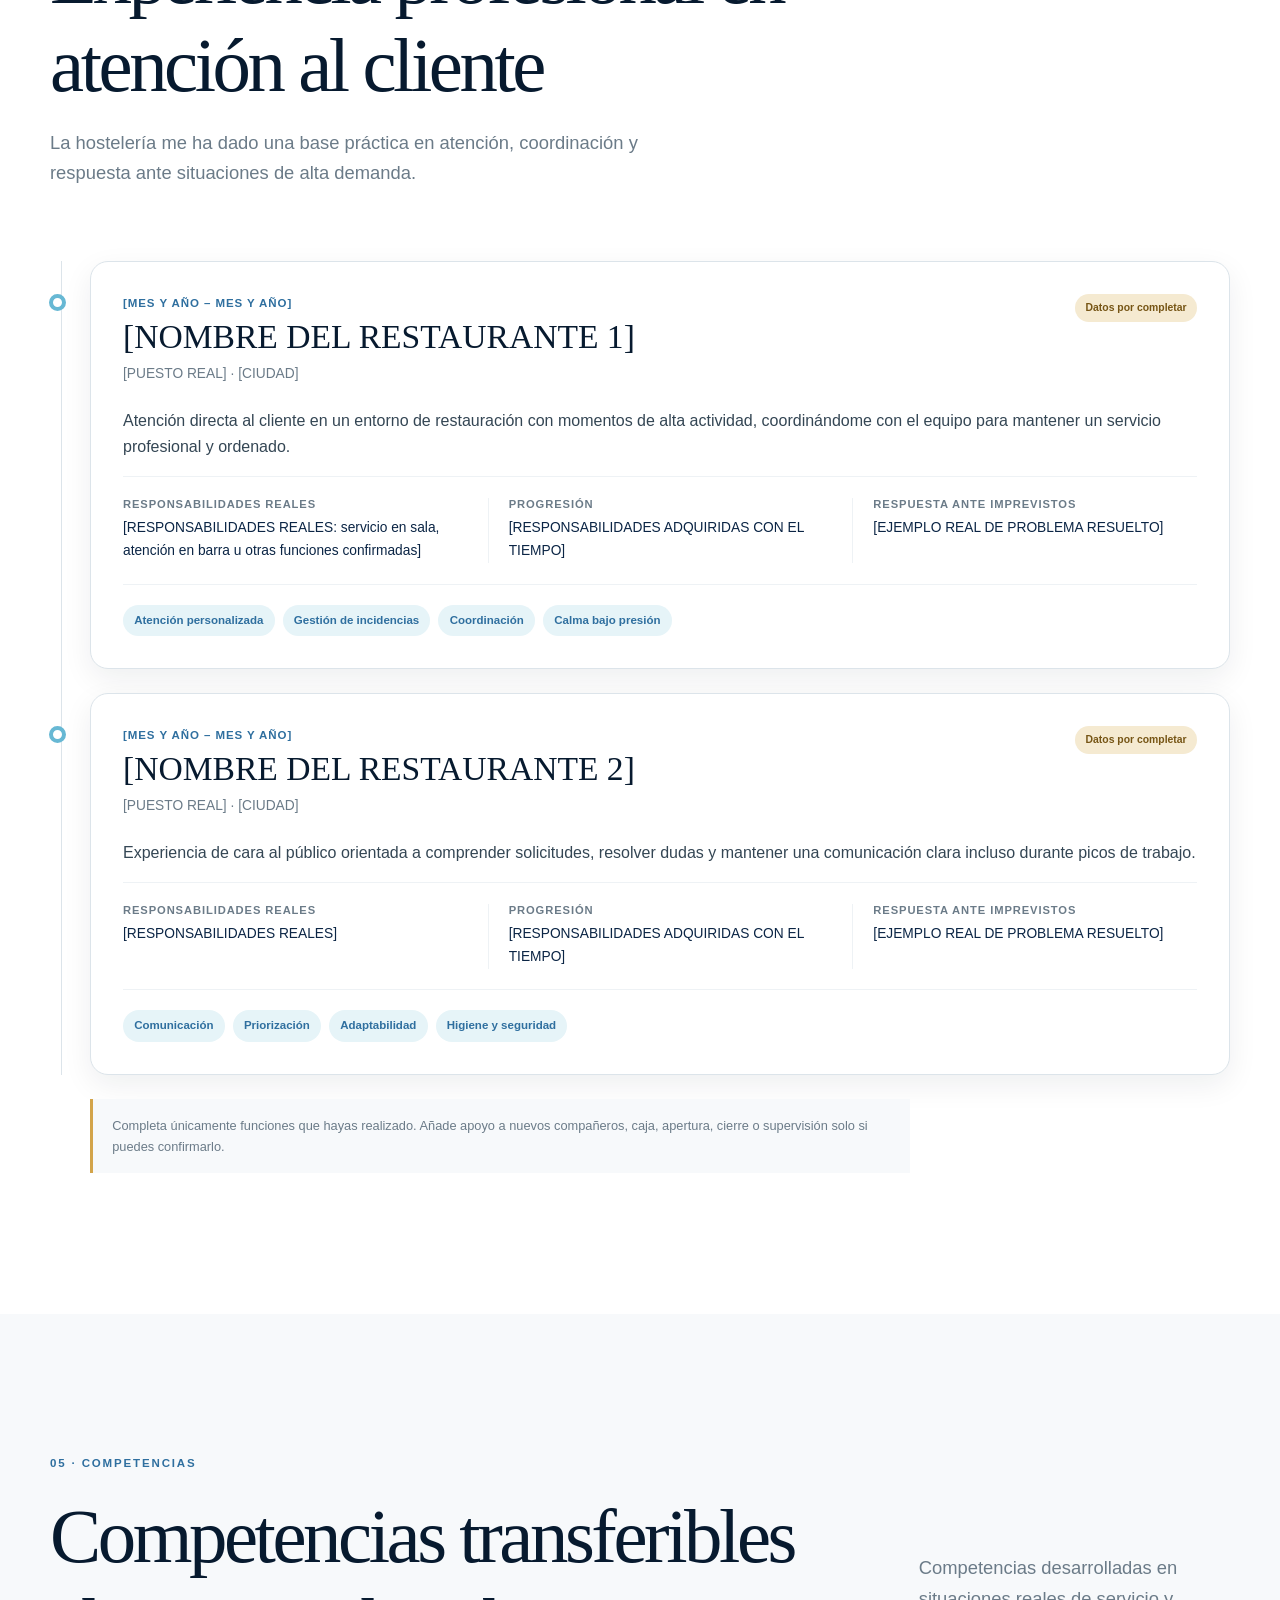
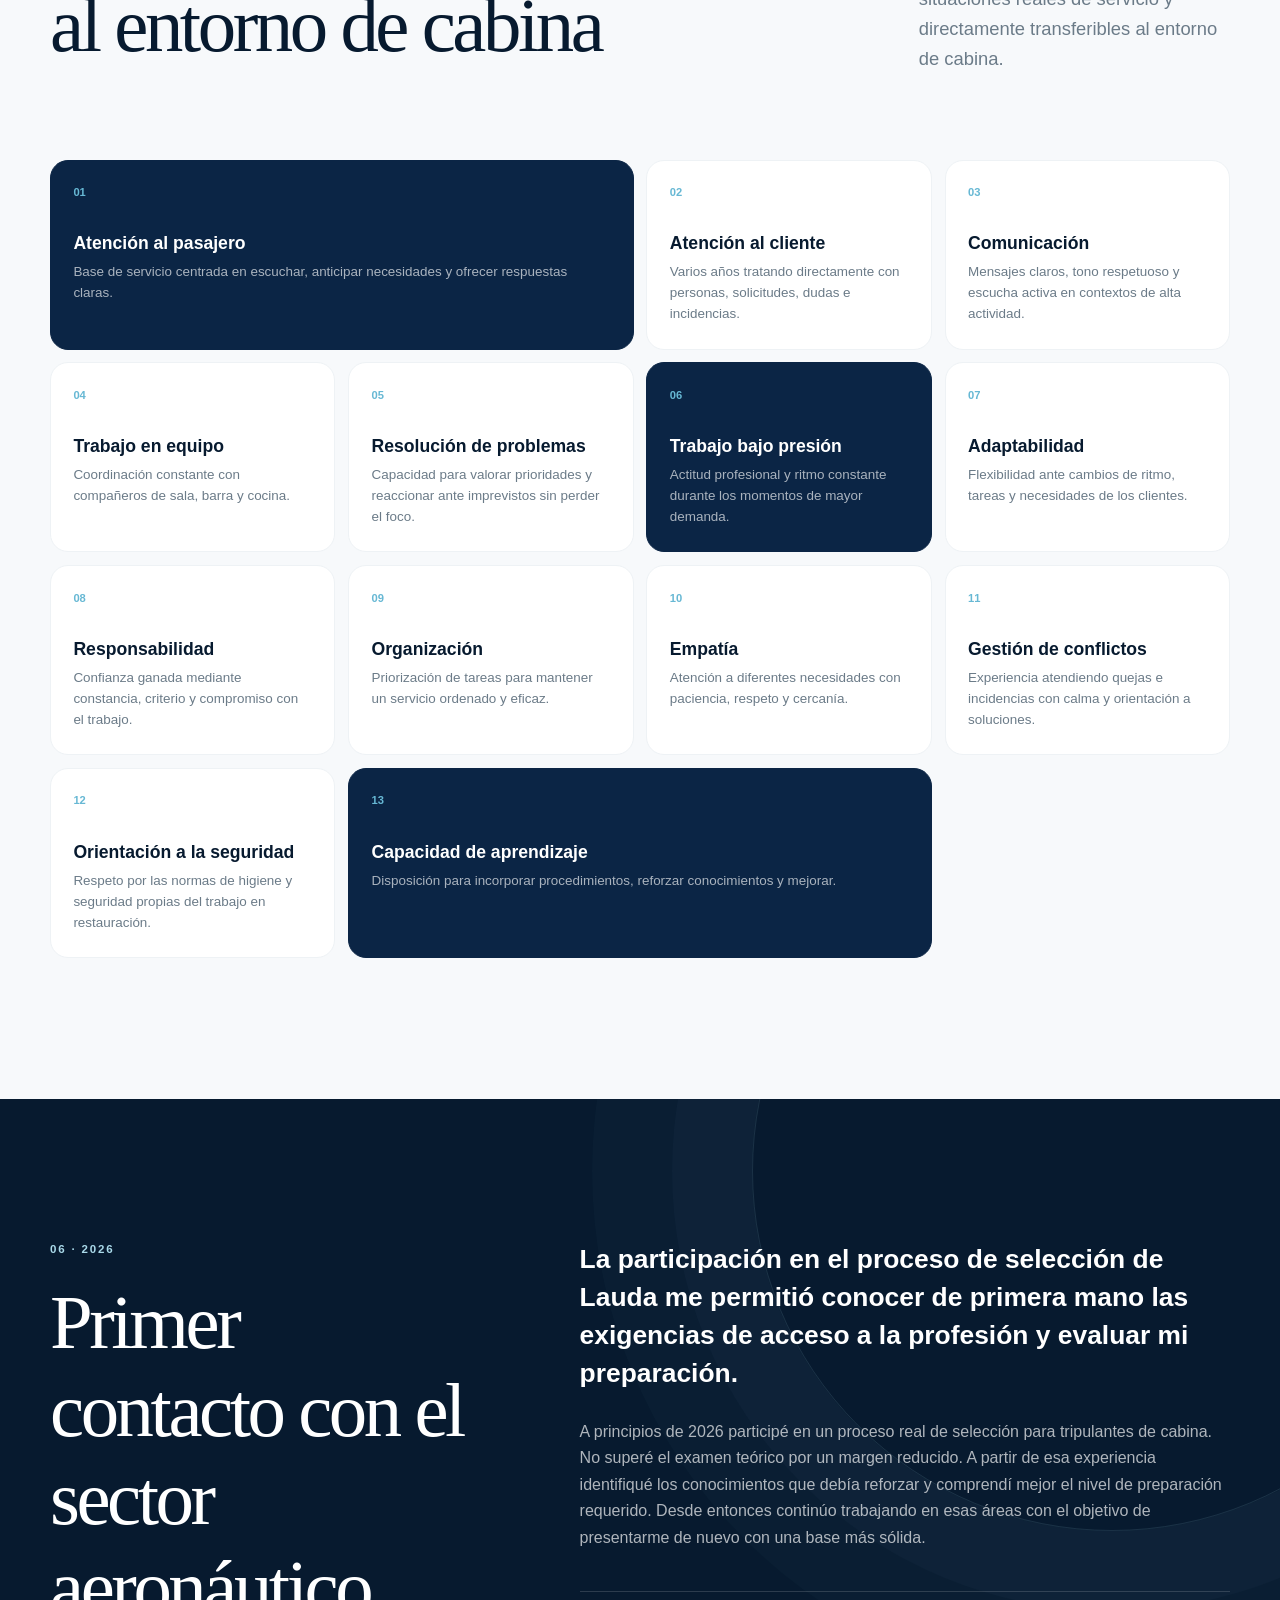
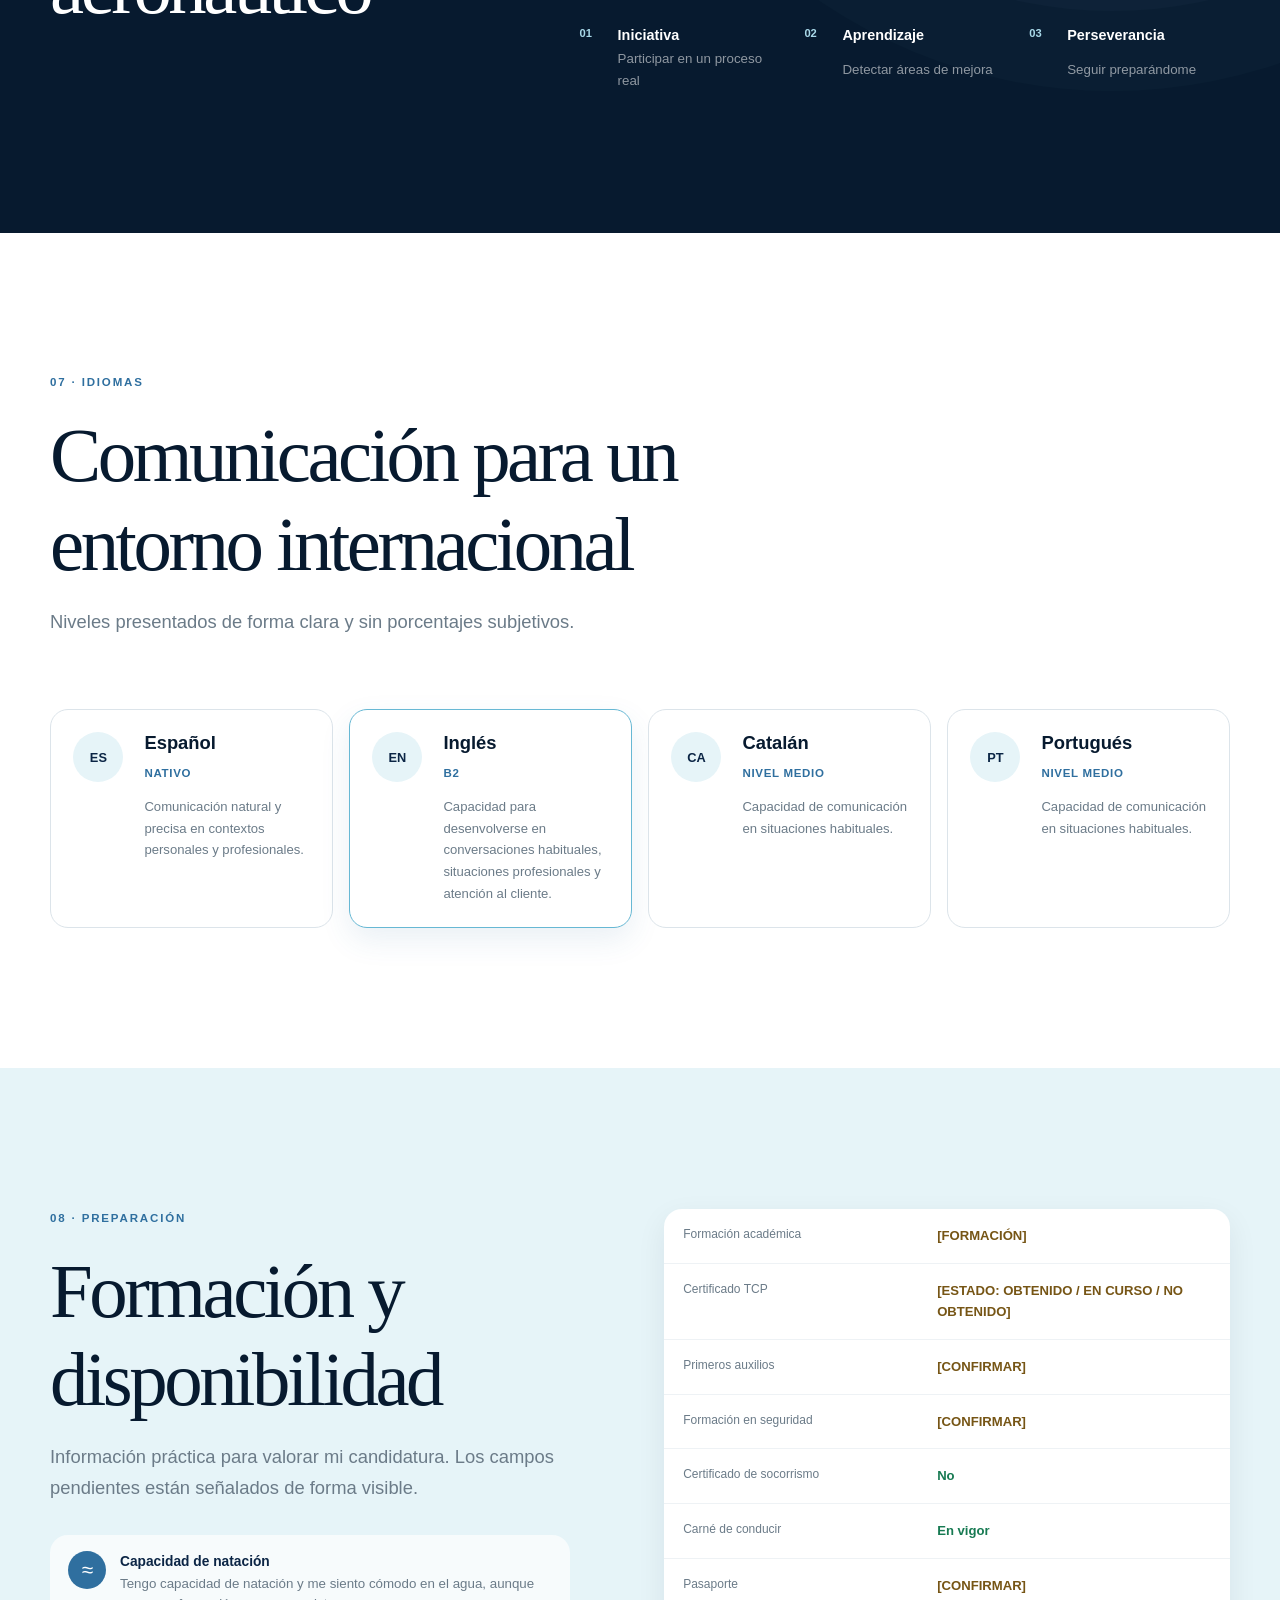
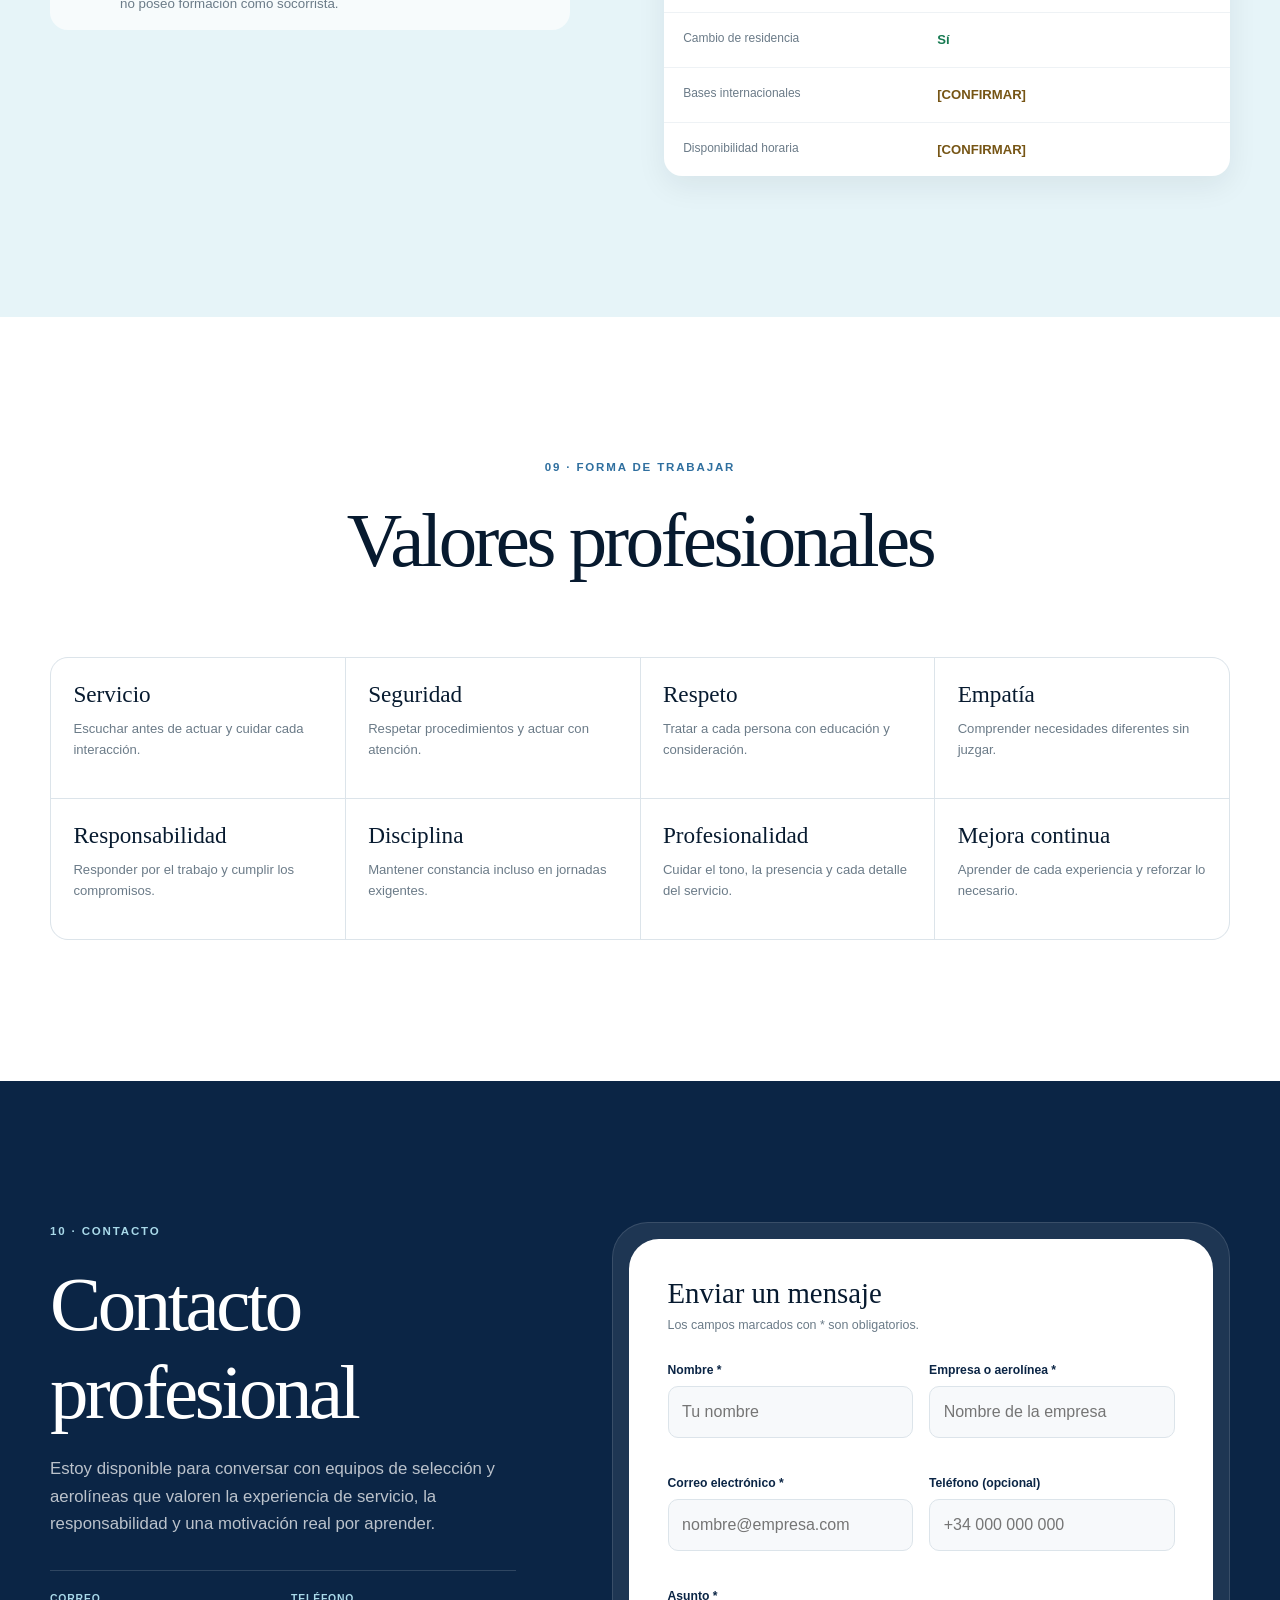
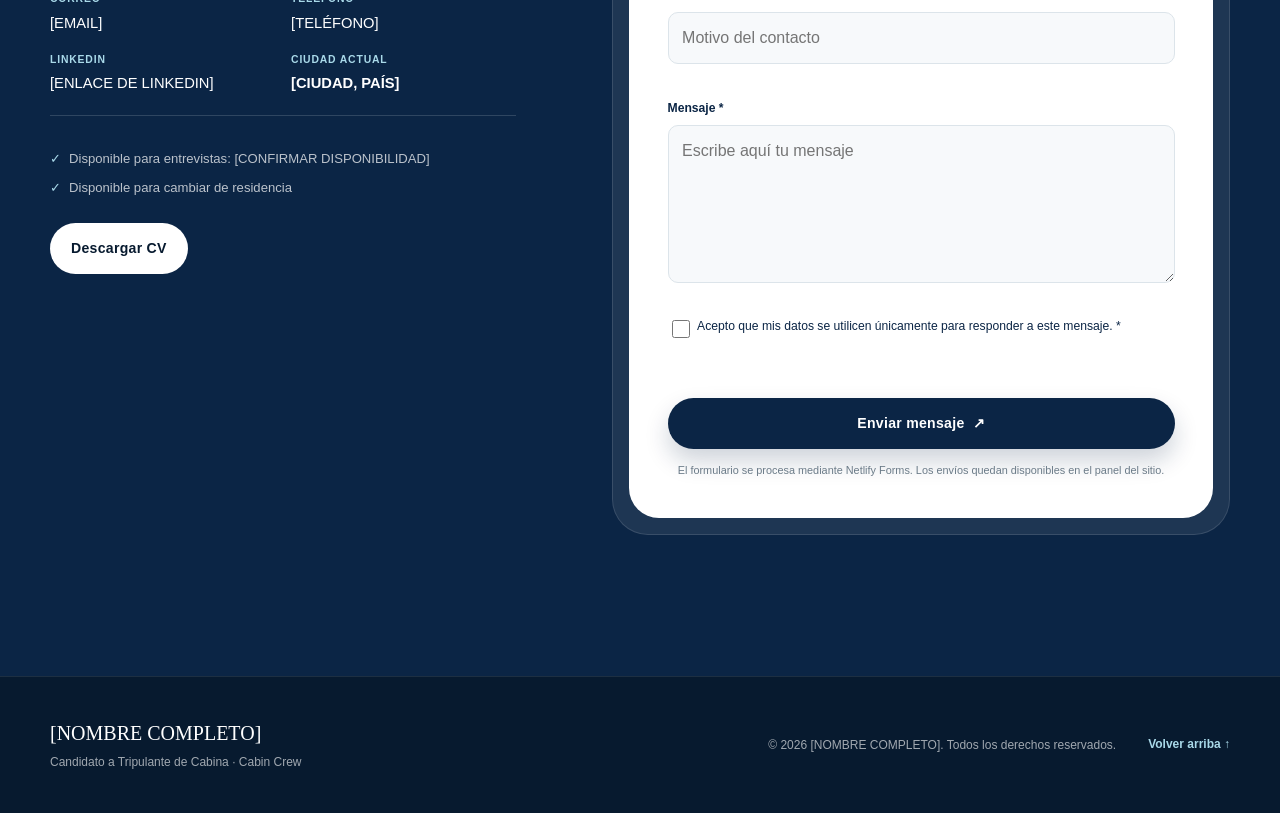
==== commit 2c31b053: "feat: add interactive hero route canvas" ====
--- a/index.html
+++ b/index.html
@@ -88,6 +88,7 @@
       <section class="hero" id="inicio" aria-labelledby="hero-title">
         <div class="hero-route route-one" aria-hidden="true"></div>
         <div class="hero-route route-two" aria-hidden="true"></div>
+        <canvas class="hero-route-canvas" aria-hidden="true"></canvas>
         <div class="container hero-grid">
           <div class="hero-copy reveal">
 
--- a/css/styles.css
+++ b/css/styles.css
@@ -452,6 +452,17 @@
   pointer-events: none;
 }
 
+.hero-route-canvas {
+  position: absolute;
+  z-index: 0;
+  inset: 0;
+  display: block;
+  width: 100%;
+  height: 100%;
+  opacity: 0.72;
+  pointer-events: none;
+}
+
 .route-one {
   top: 8rem;
   right: -10rem;
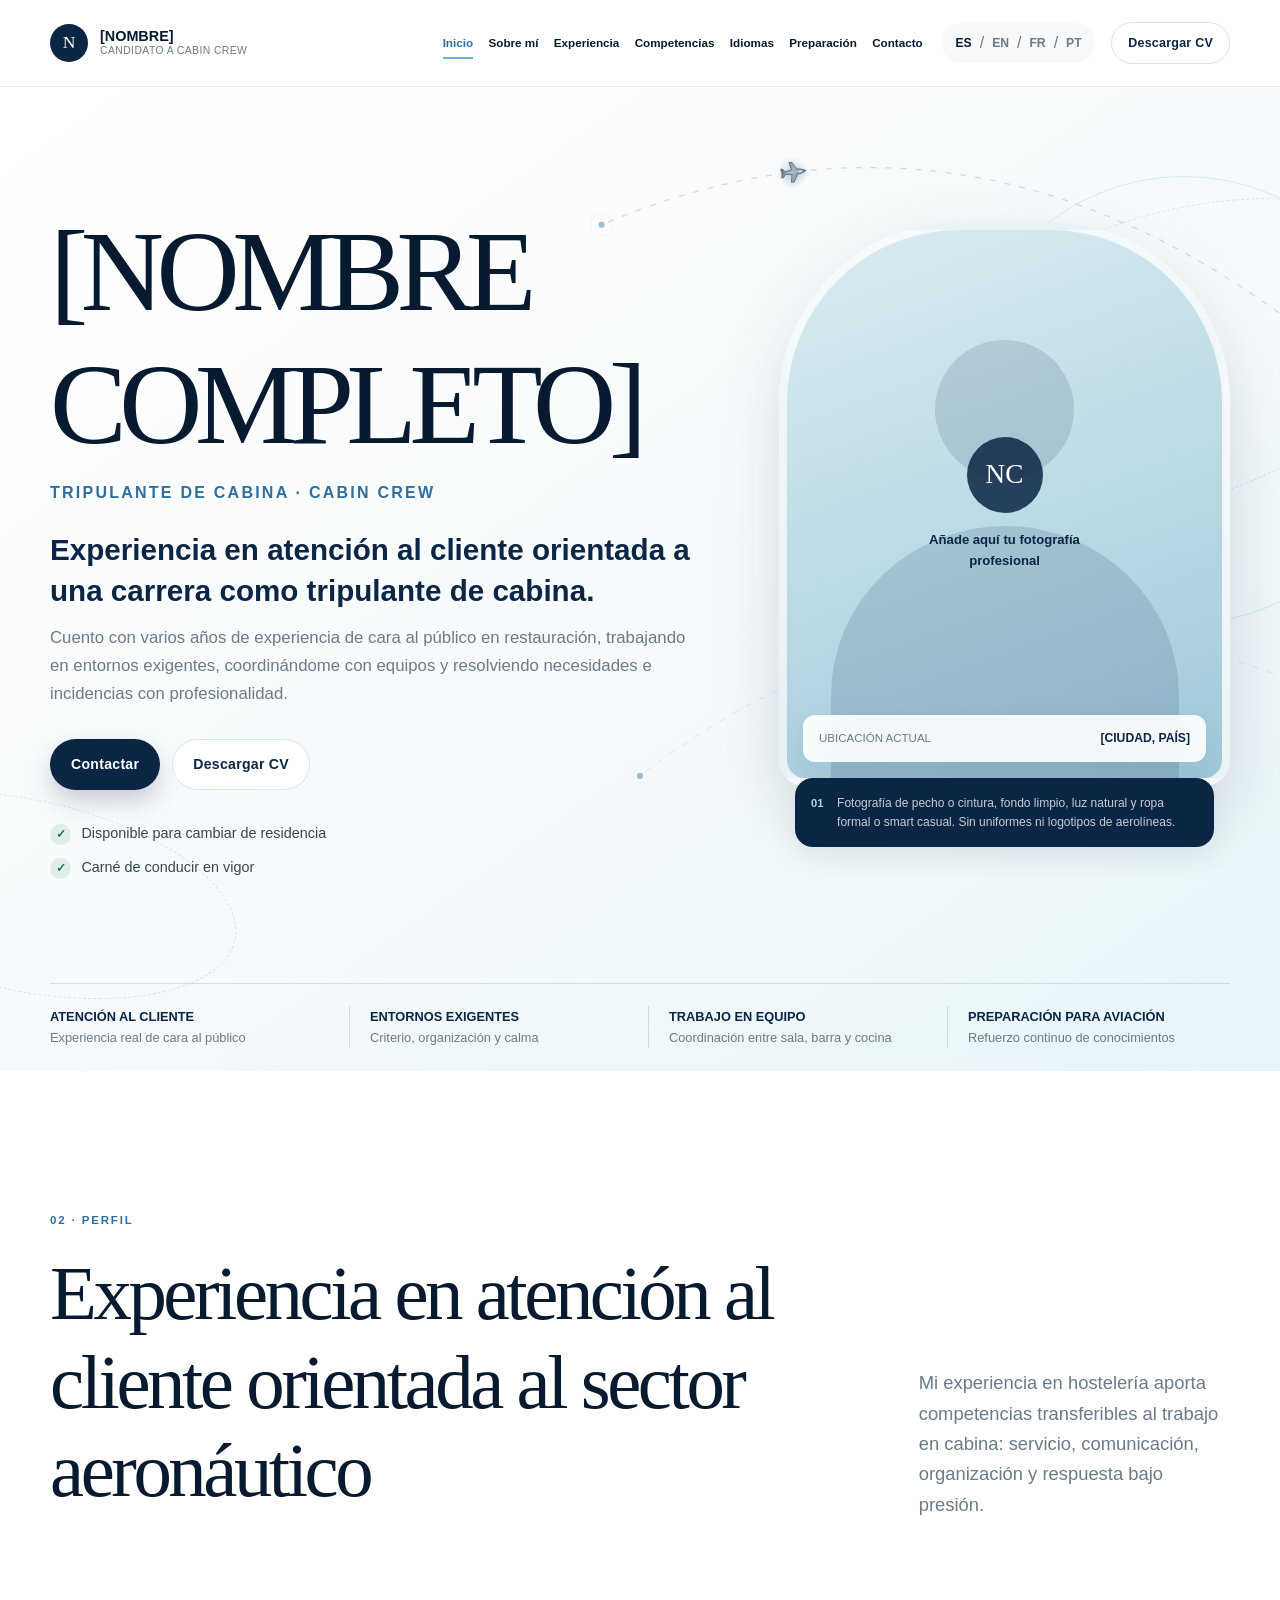
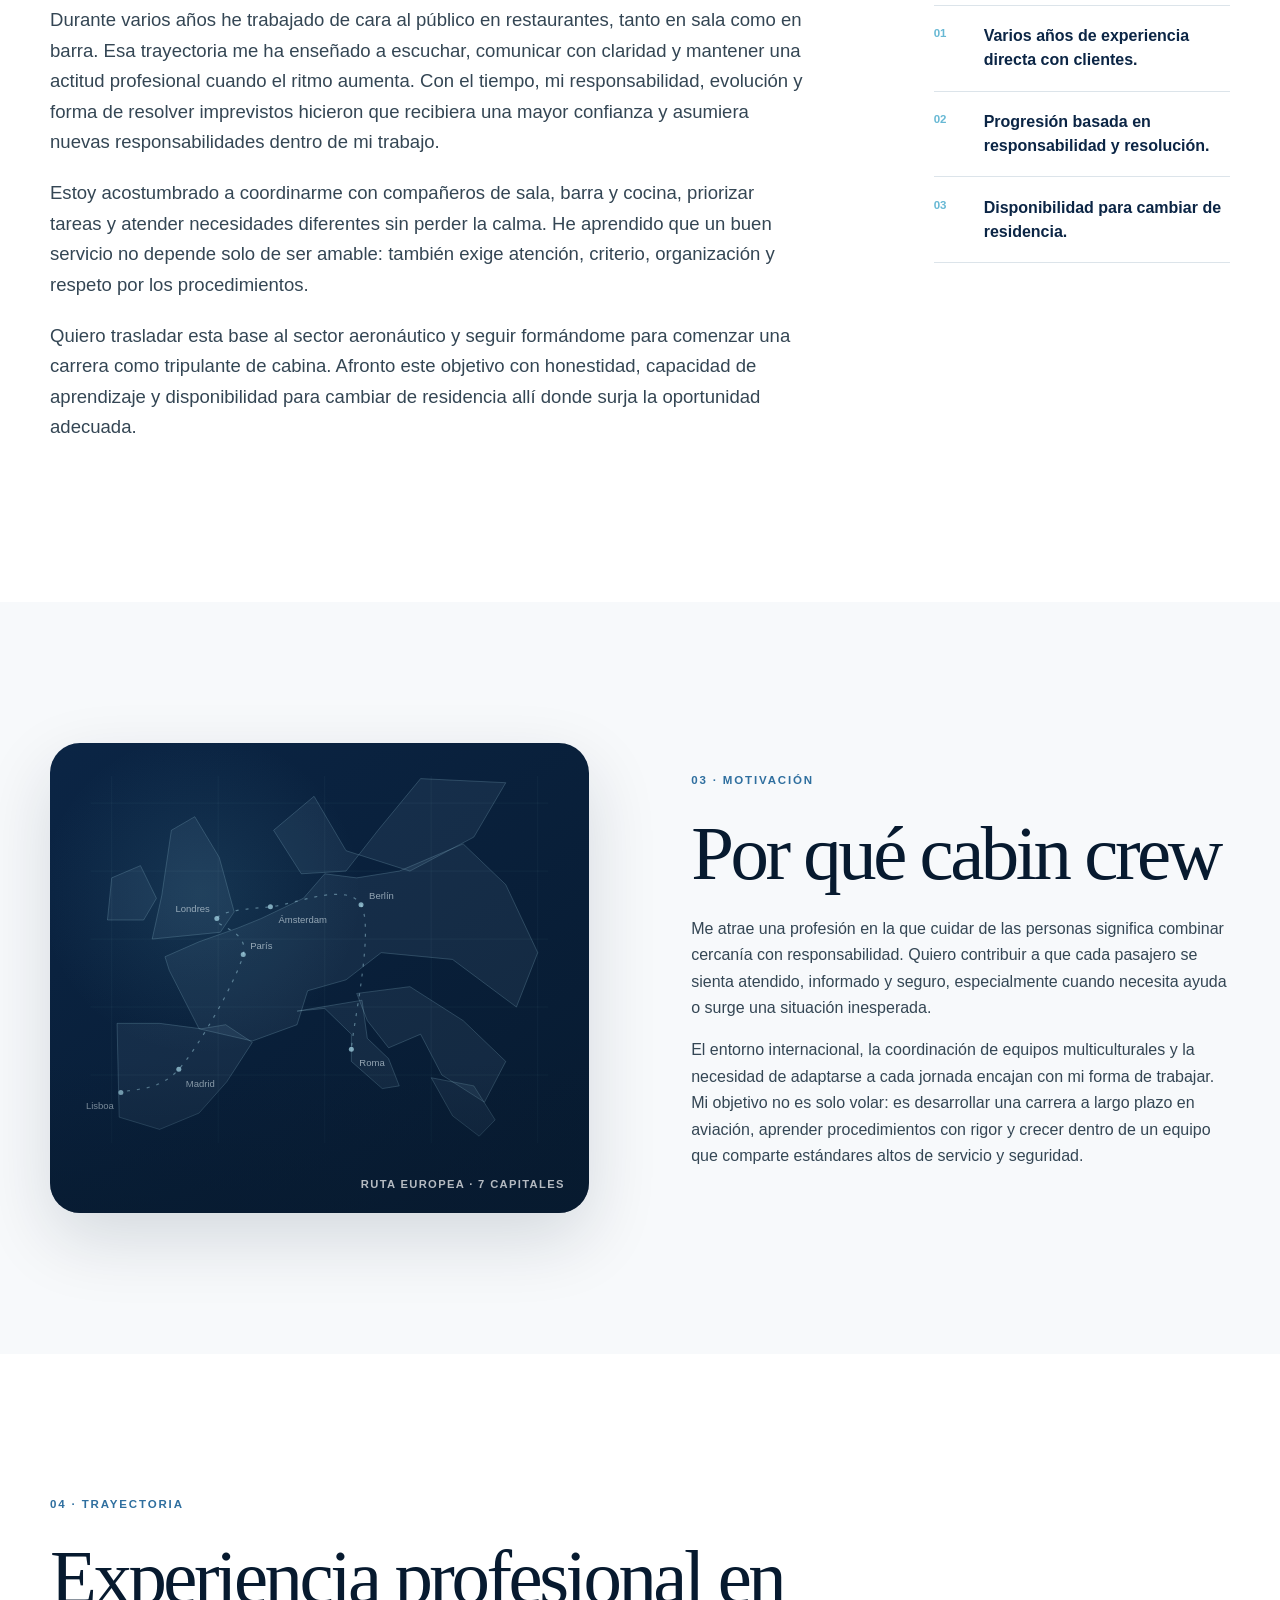
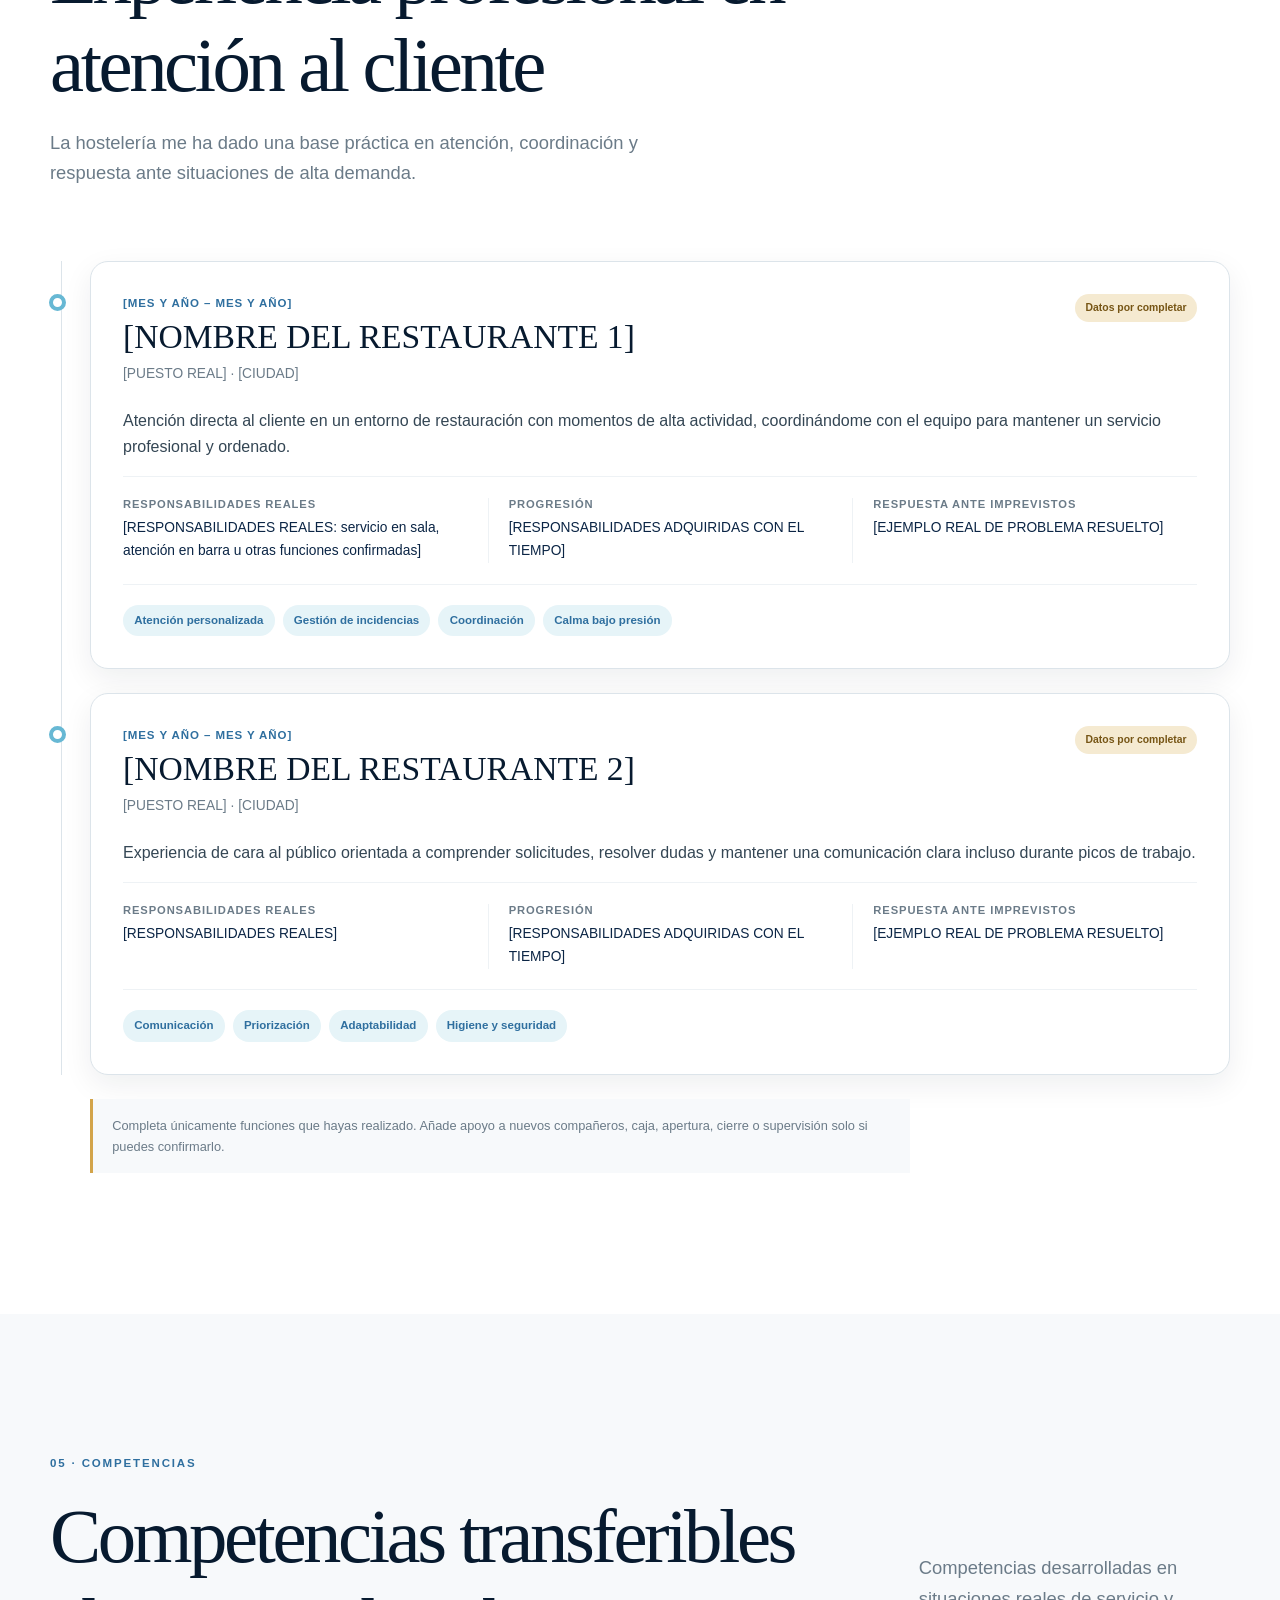
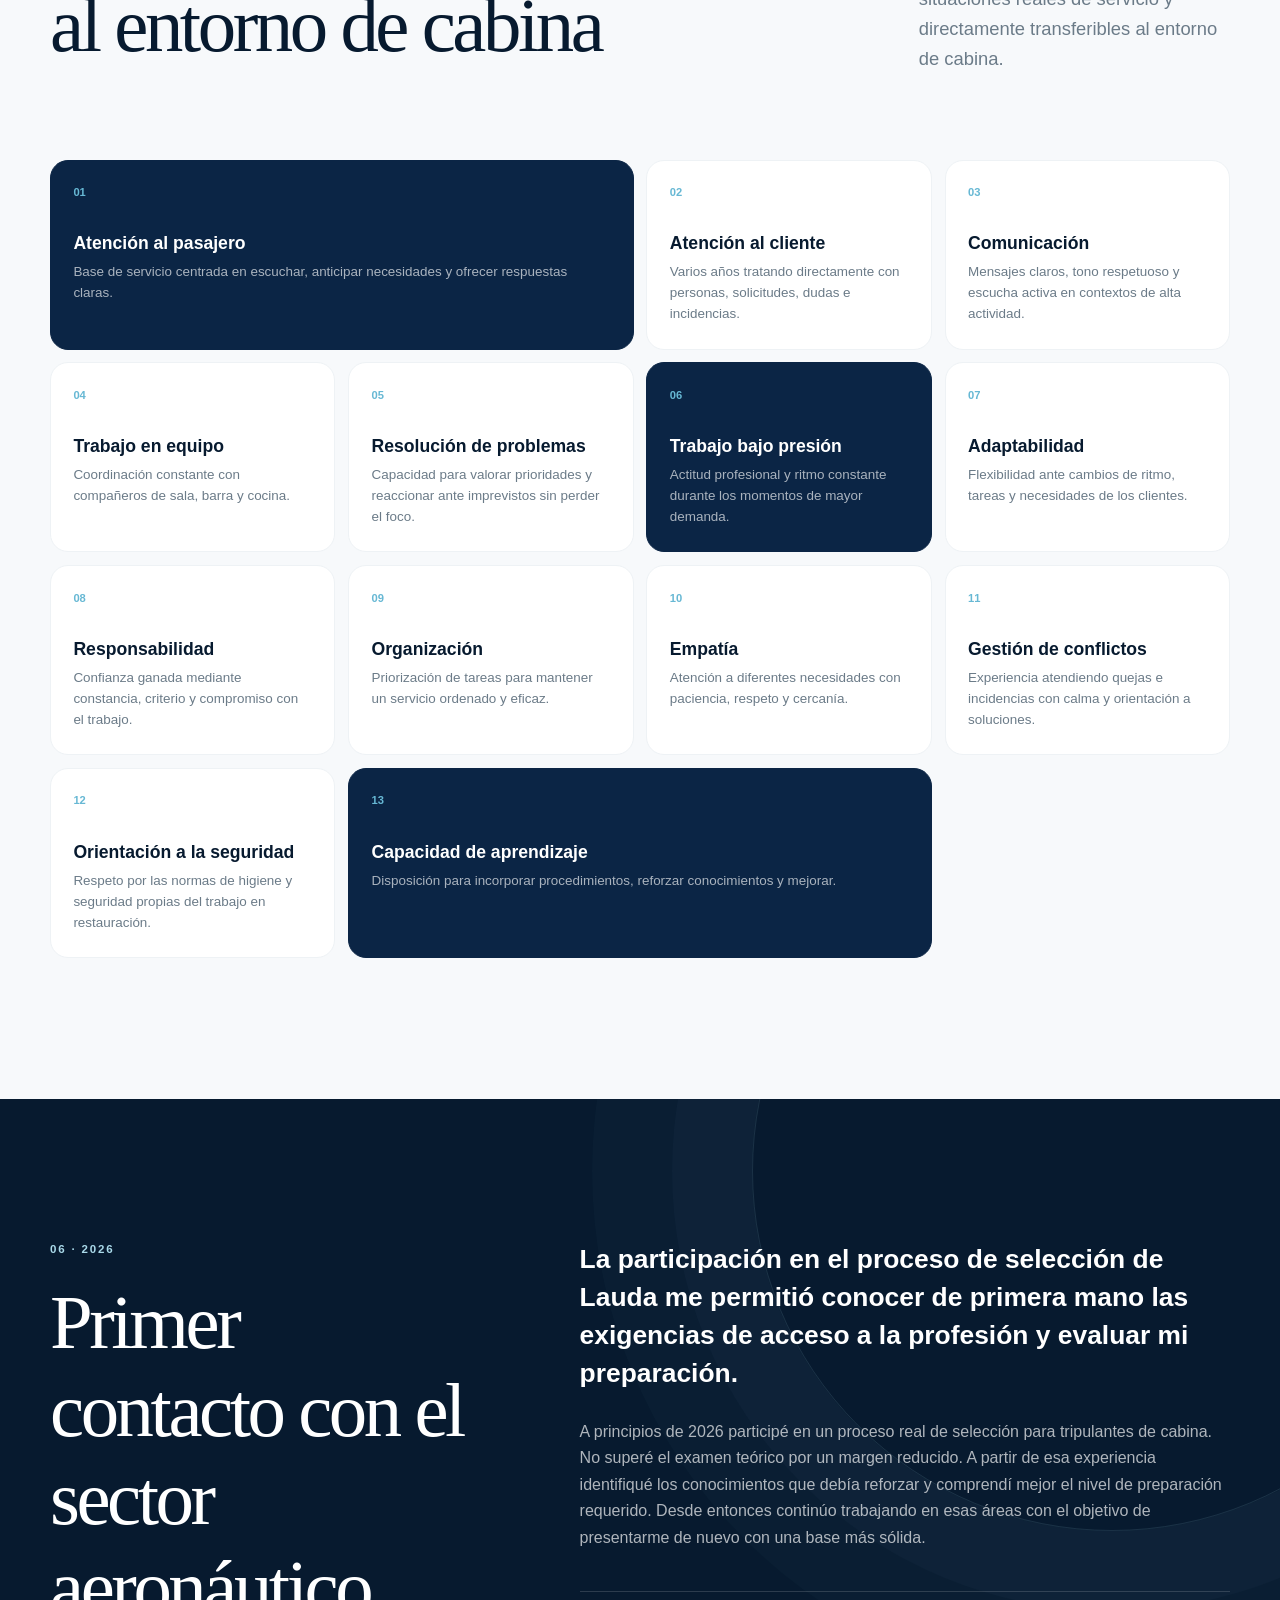
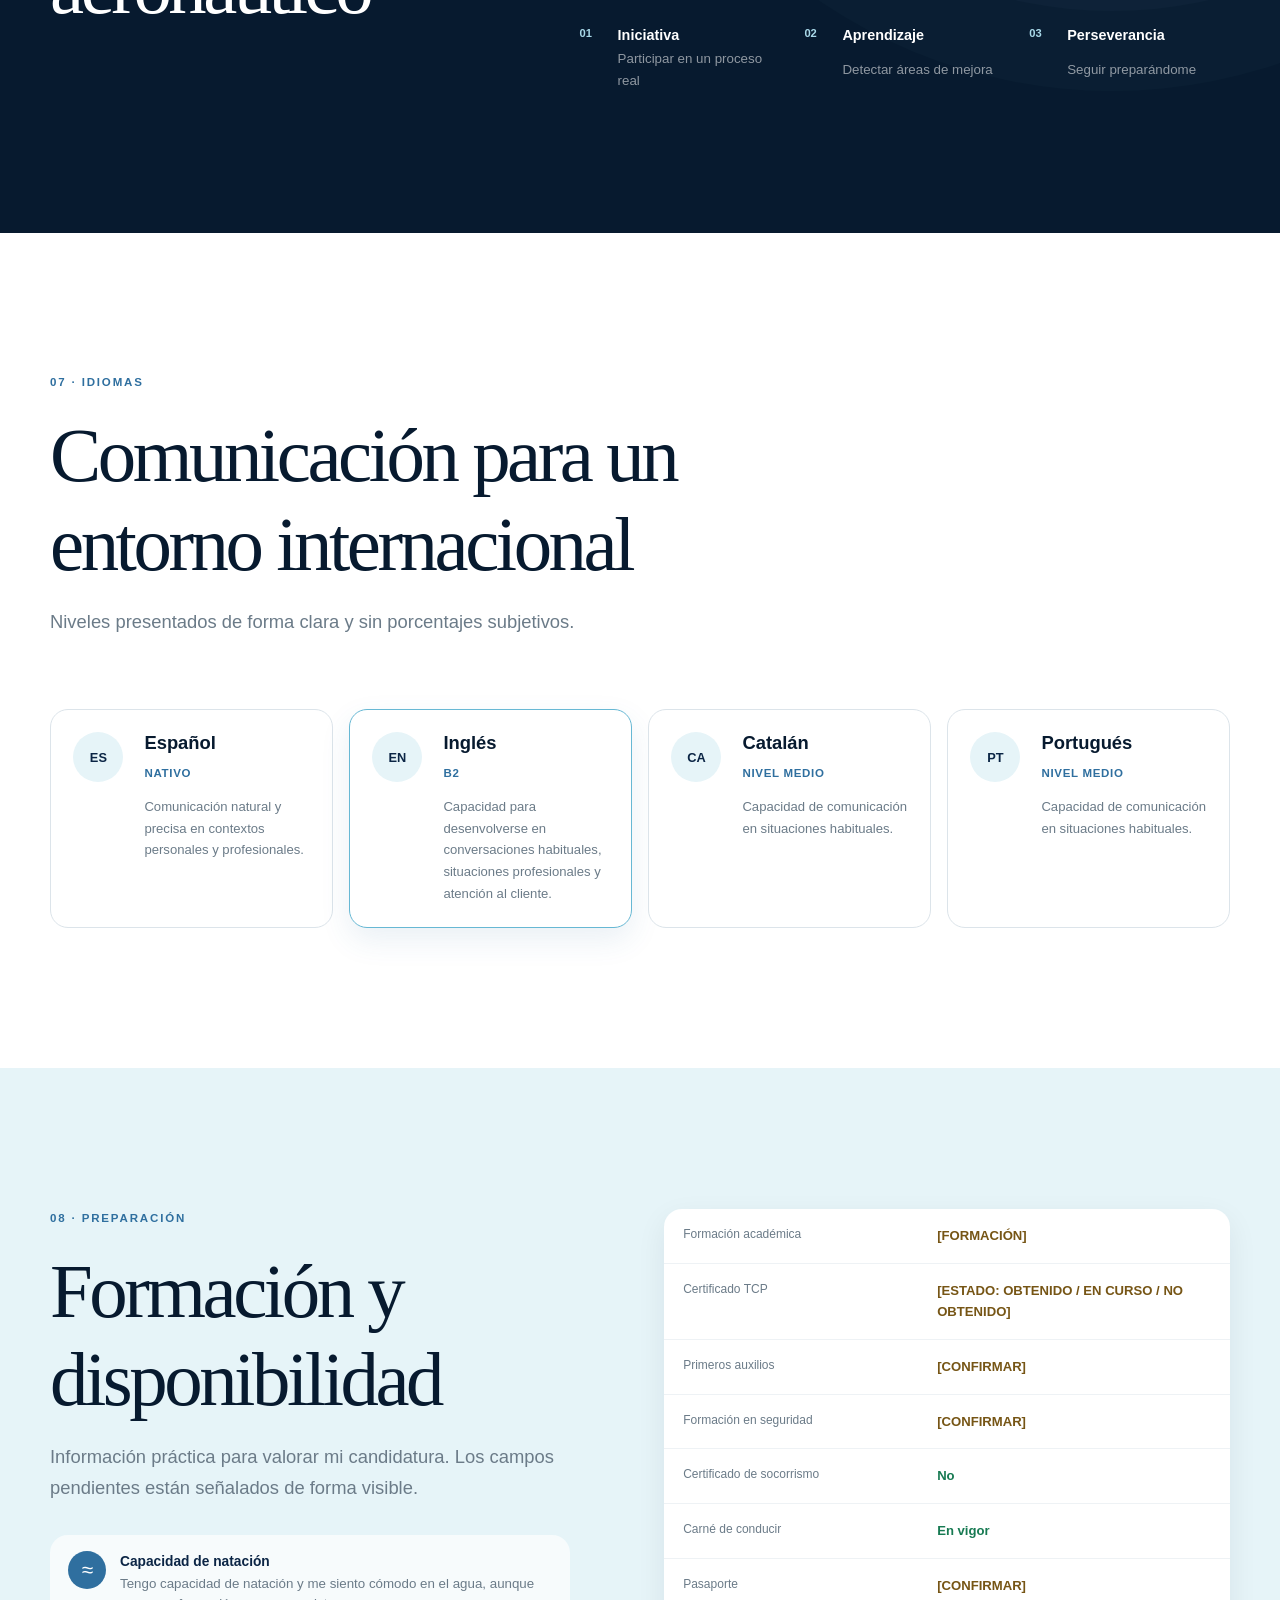
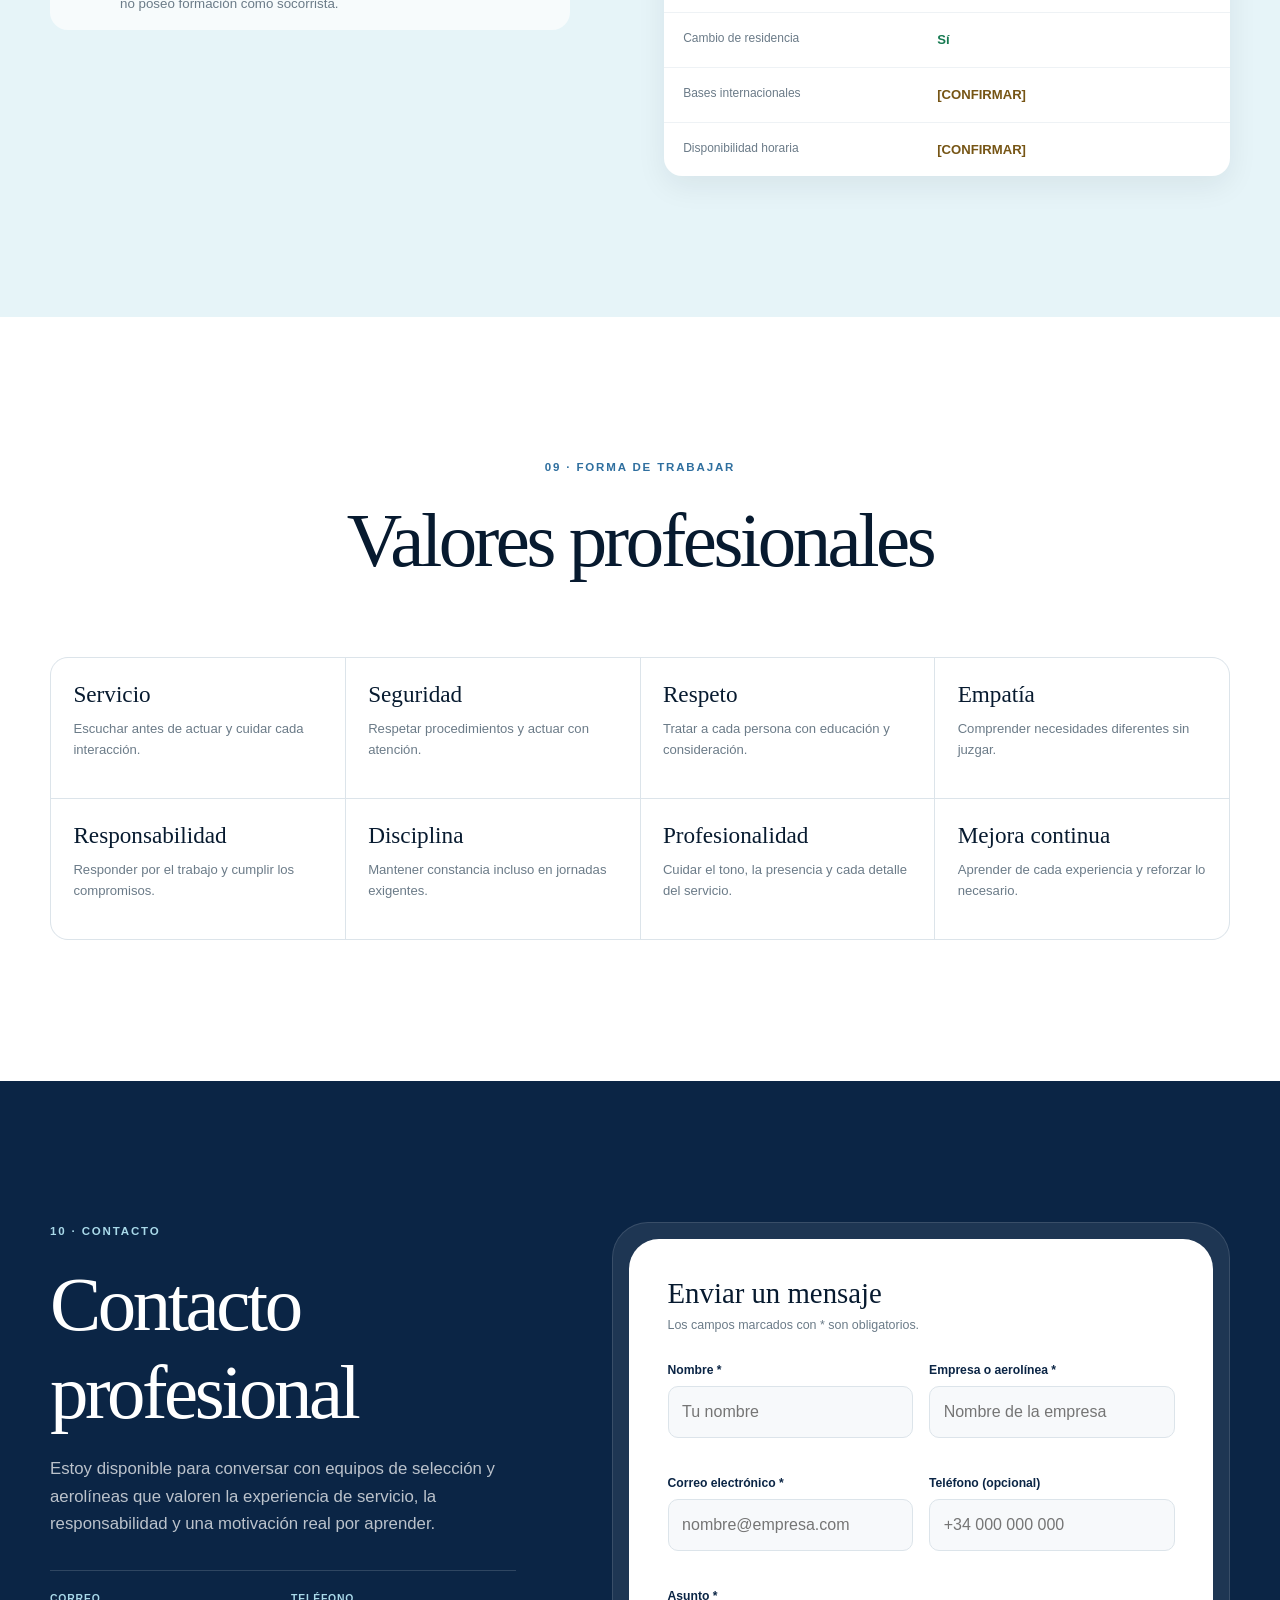
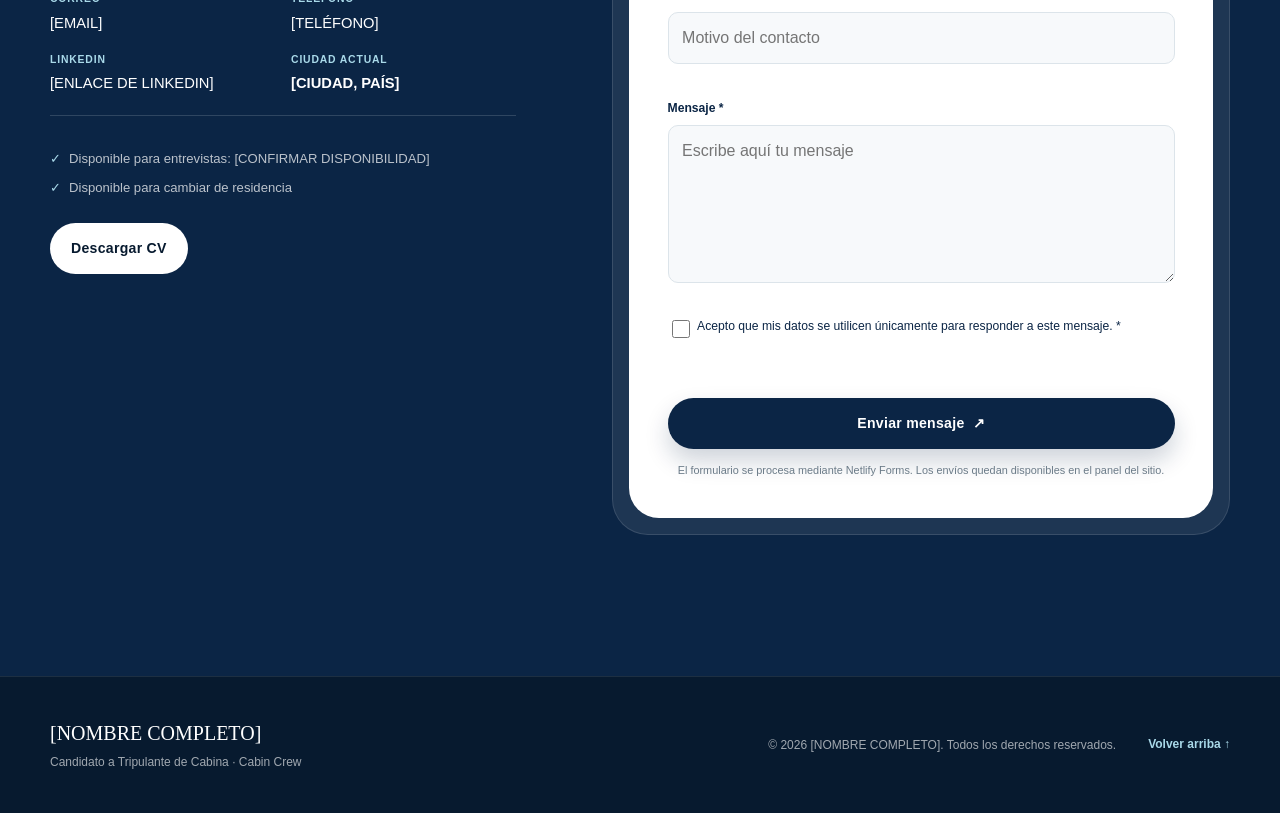
==== commit 5d182727: "feat: add animated European flight route" ====
--- a/index.html
+++ b/index.html
@@ -163,11 +163,8 @@
       <section class="section motivation-section" id="motivacion" aria-labelledby="motivation-title">
         <div class="container motivation-grid">
           <div class="motivation-visual reveal" aria-hidden="true">
-            <span class="route-origin"></span>
-            <span class="route-destination"></span>
-            <span class="route-line"></span>
-            <span class="flight-plane">✈</span>
-            <p data-i18n="motivation.visualLabel">servicio · seguridad · personas</p>
+            <canvas class="europe-route-canvas"></canvas>
+            <p data-i18n="motivation.routeLabel">ruta europea · 7 capitales</p>
           </div>
           <div class="motivation-copy reveal" data-delay="1">
             <p class="section-number">03 · <span data-i18n="motivation.kicker">Motivación</span></p>
--- a/css/styles.css
+++ b/css/styles.css
@@ -780,88 +780,35 @@
   position: relative;
   min-height: 270px;
   overflow: hidden;
-  background: var(--navy-900);
+  background:
+    radial-gradient(circle at 28% 32%, rgba(103, 184, 212, 0.13), transparent 32%),
+    linear-gradient(145deg, var(--navy-900), var(--navy-950));
   border-radius: var(--radius-lg);
   box-shadow: var(--shadow-lg);
 }
 
-.motivation-visual::before,
 .motivation-visual::after {
   position: absolute;
-  border: 1px solid rgba(169, 217, 233, 0.15);
-  border-radius: 50%;
+  z-index: 2;
+  inset: 0;
+  background: linear-gradient(180deg, transparent 68%, rgba(7, 26, 47, 0.58));
   content: "";
-}
-
-.motivation-visual::before {
-  inset: -30% 25% 20% -28%;
-}
-
-.motivation-visual::after {
-  inset: 15% -30% -40% 25%;
-}
-
-.route-origin,
-.route-destination {
+  pointer-events: none;
+}
+
+.europe-route-canvas {
   position: absolute;
-  z-index: 2;
-  width: 13px;
-  height: 13px;
-  background: var(--sky-300);
-  border: 4px solid rgba(169, 217, 233, 0.25);
-  border-radius: 50%;
-  background-clip: padding-box;
-}
-
-.route-origin {
-  top: 62%;
-  left: 18%;
-}
-
-.route-destination {
-  top: 27%;
-  right: 17%;
-  background: var(--accent);
-}
-
-.route-line {
-  position: absolute;
-  top: 45%;
-  left: 19%;
-  width: 64%;
-  border-top: 2px dashed rgba(255, 255, 255, 0.5);
-  transform: rotate(-14deg);
-}
-
-.flight-plane {
+  z-index: 1;
+  inset: 0;
+  display: block;
+  width: 100%;
+  height: 100%;
+  pointer-events: none;
+}
+
+.motivation-visual p {
   position: absolute;
   z-index: 3;
-  top: 0;
-  left: 0;
-  display: grid;
-  width: 34px;
-  height: 34px;
-  place-items: center;
-  color: var(--navy-950);
-  background: rgba(255, 255, 255, 0.94);
-  border: 1px solid rgba(169, 217, 233, 0.75);
-  border-radius: 50%;
-  box-shadow: 0 8px 24px rgba(7, 26, 47, 0.35);
-  font-family: "Segoe UI Symbol", sans-serif;
-  font-size: 1rem;
-  line-height: 1;
-  opacity: 0;
-  pointer-events: none;
-  will-change: transform, opacity;
-}
-
-.flight-plane.is-static {
-  opacity: 0.78;
-  will-change: auto;
-}
-
-.motivation-visual p {
-  position: absolute;
   right: 1.5rem;
   bottom: 1.25rem;
   margin: 0;
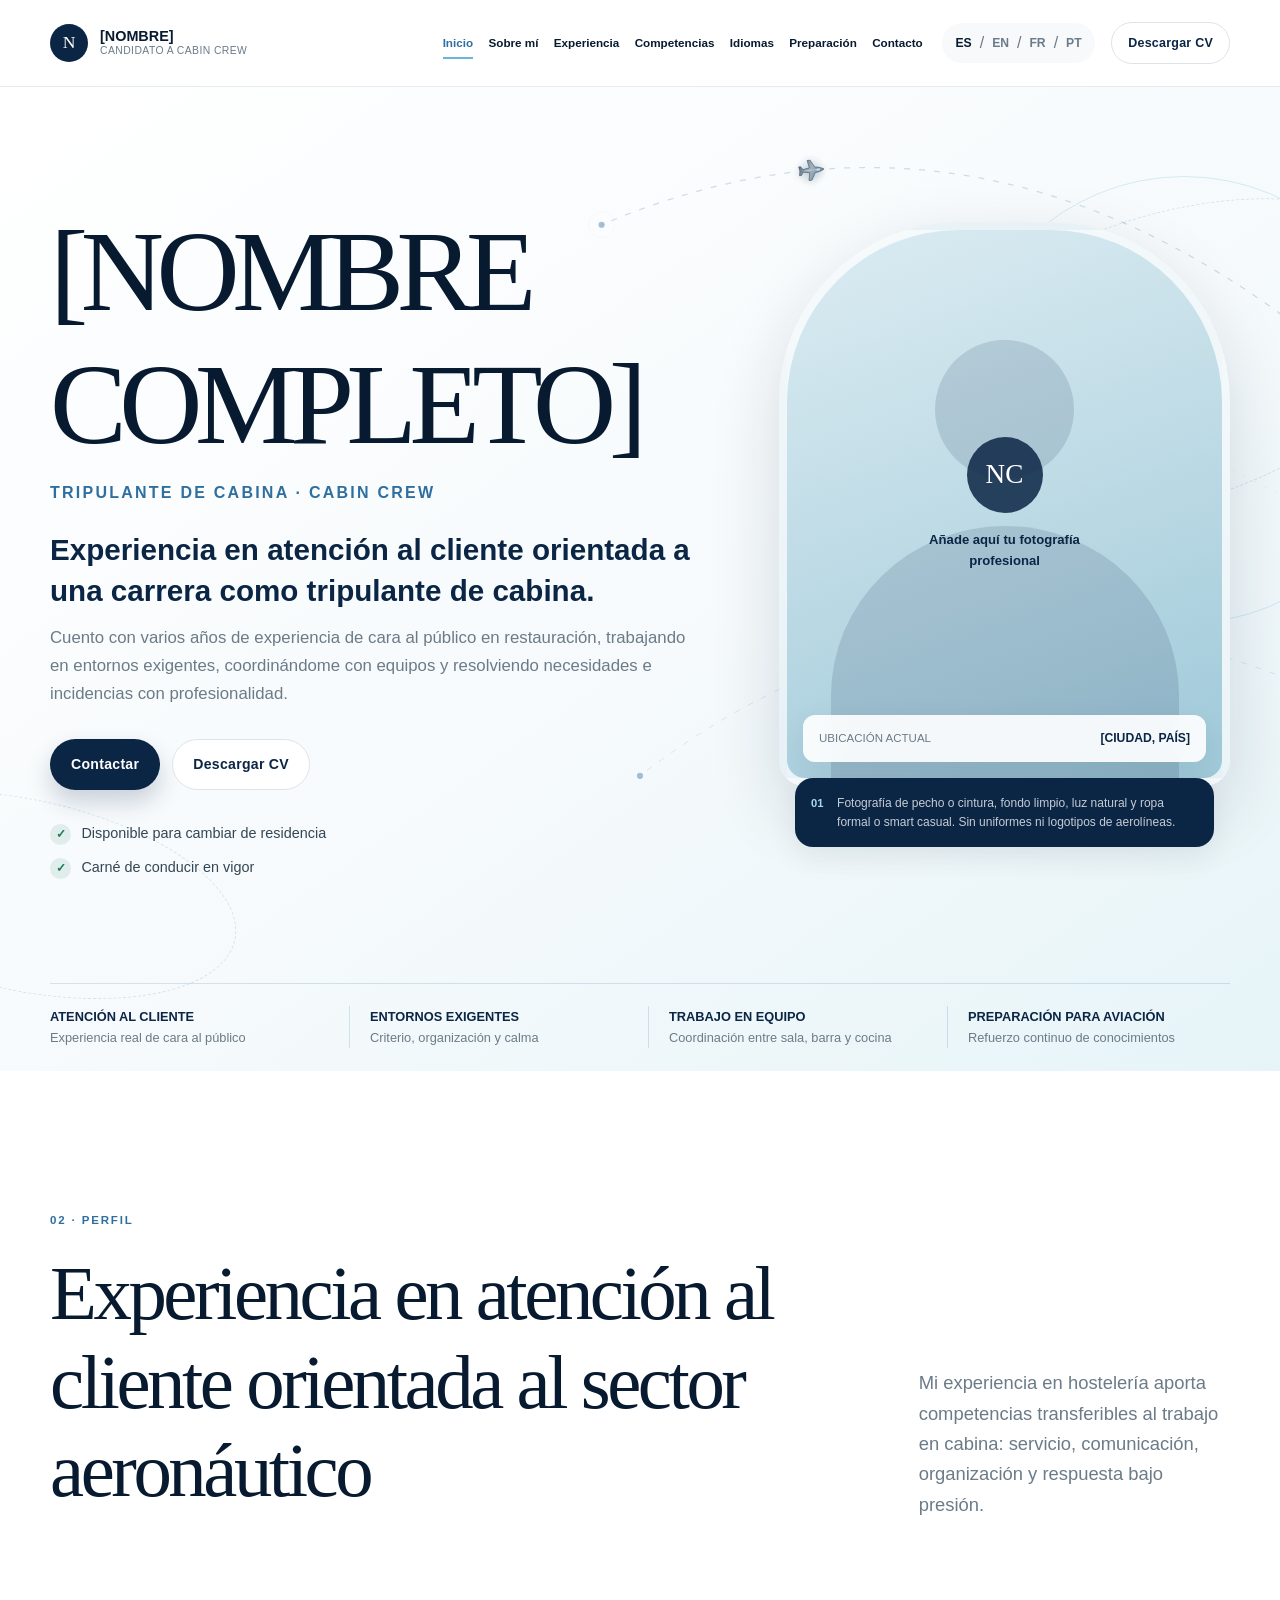
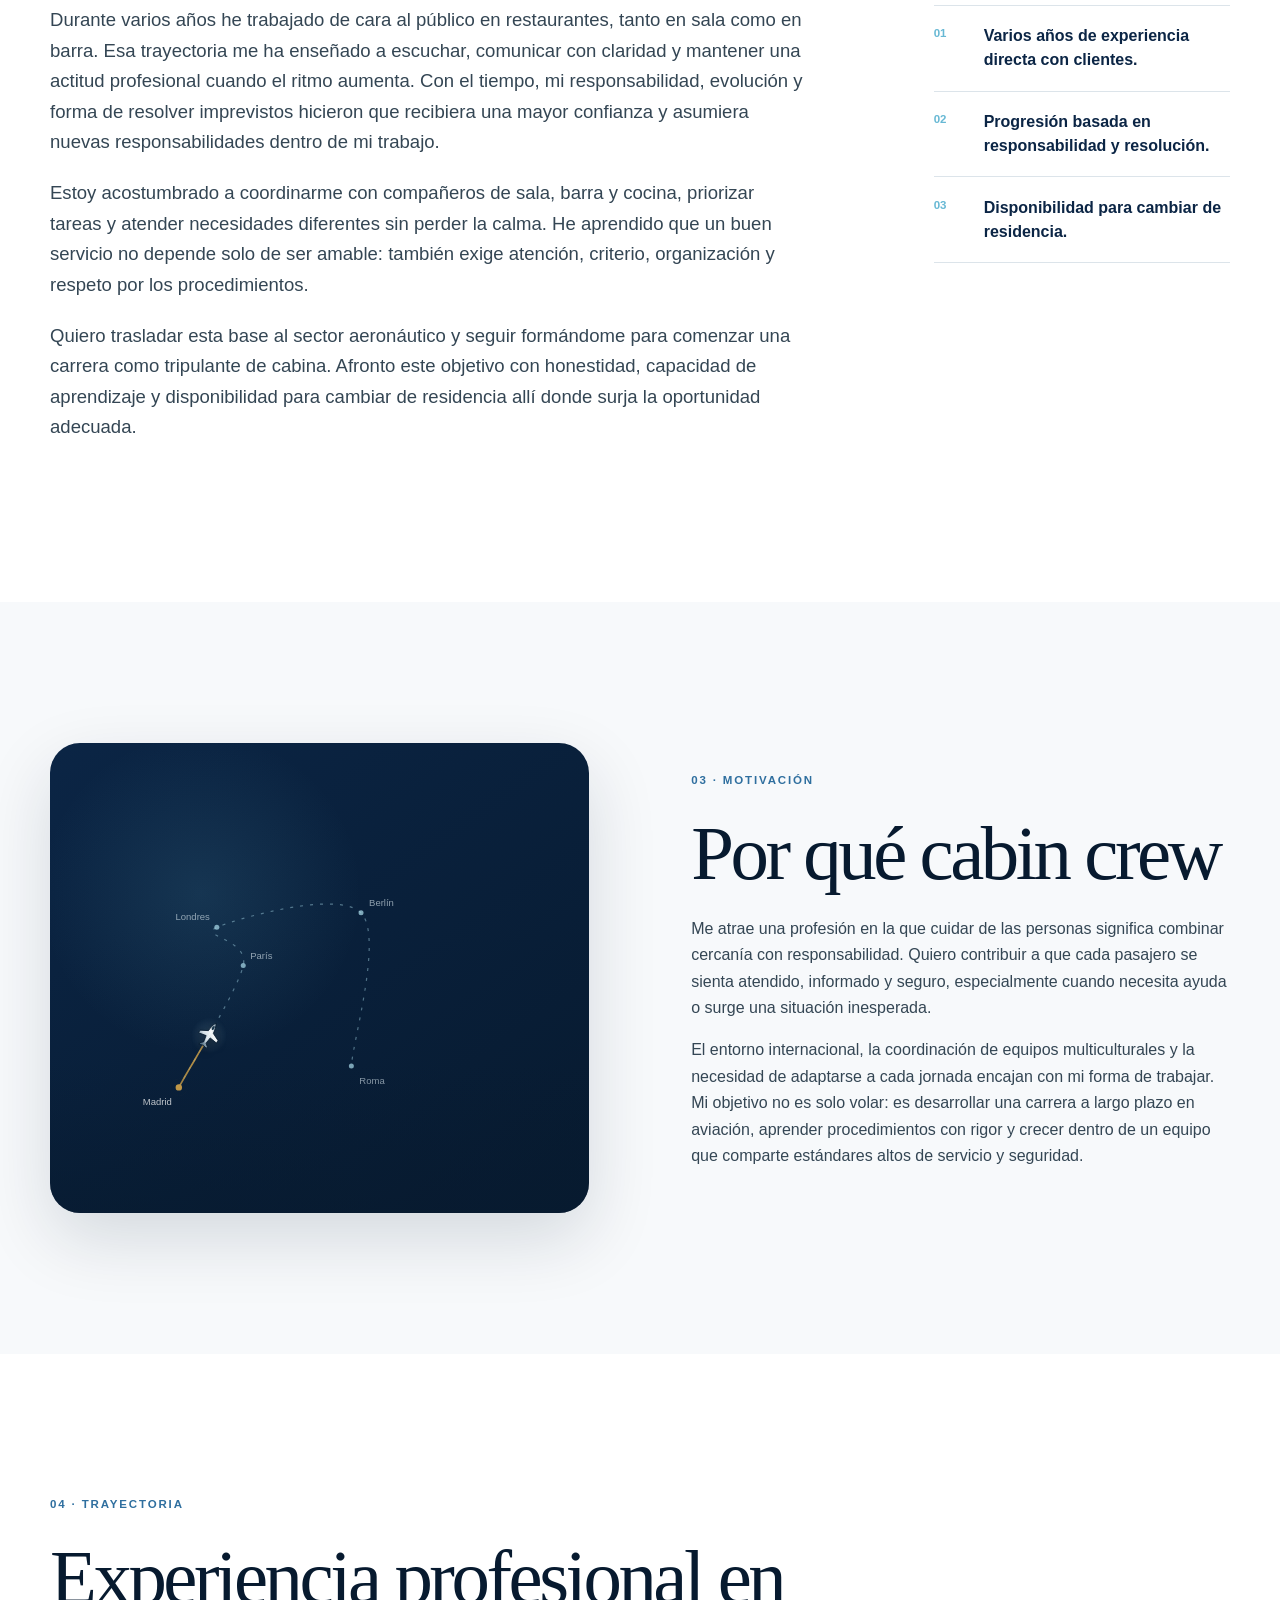
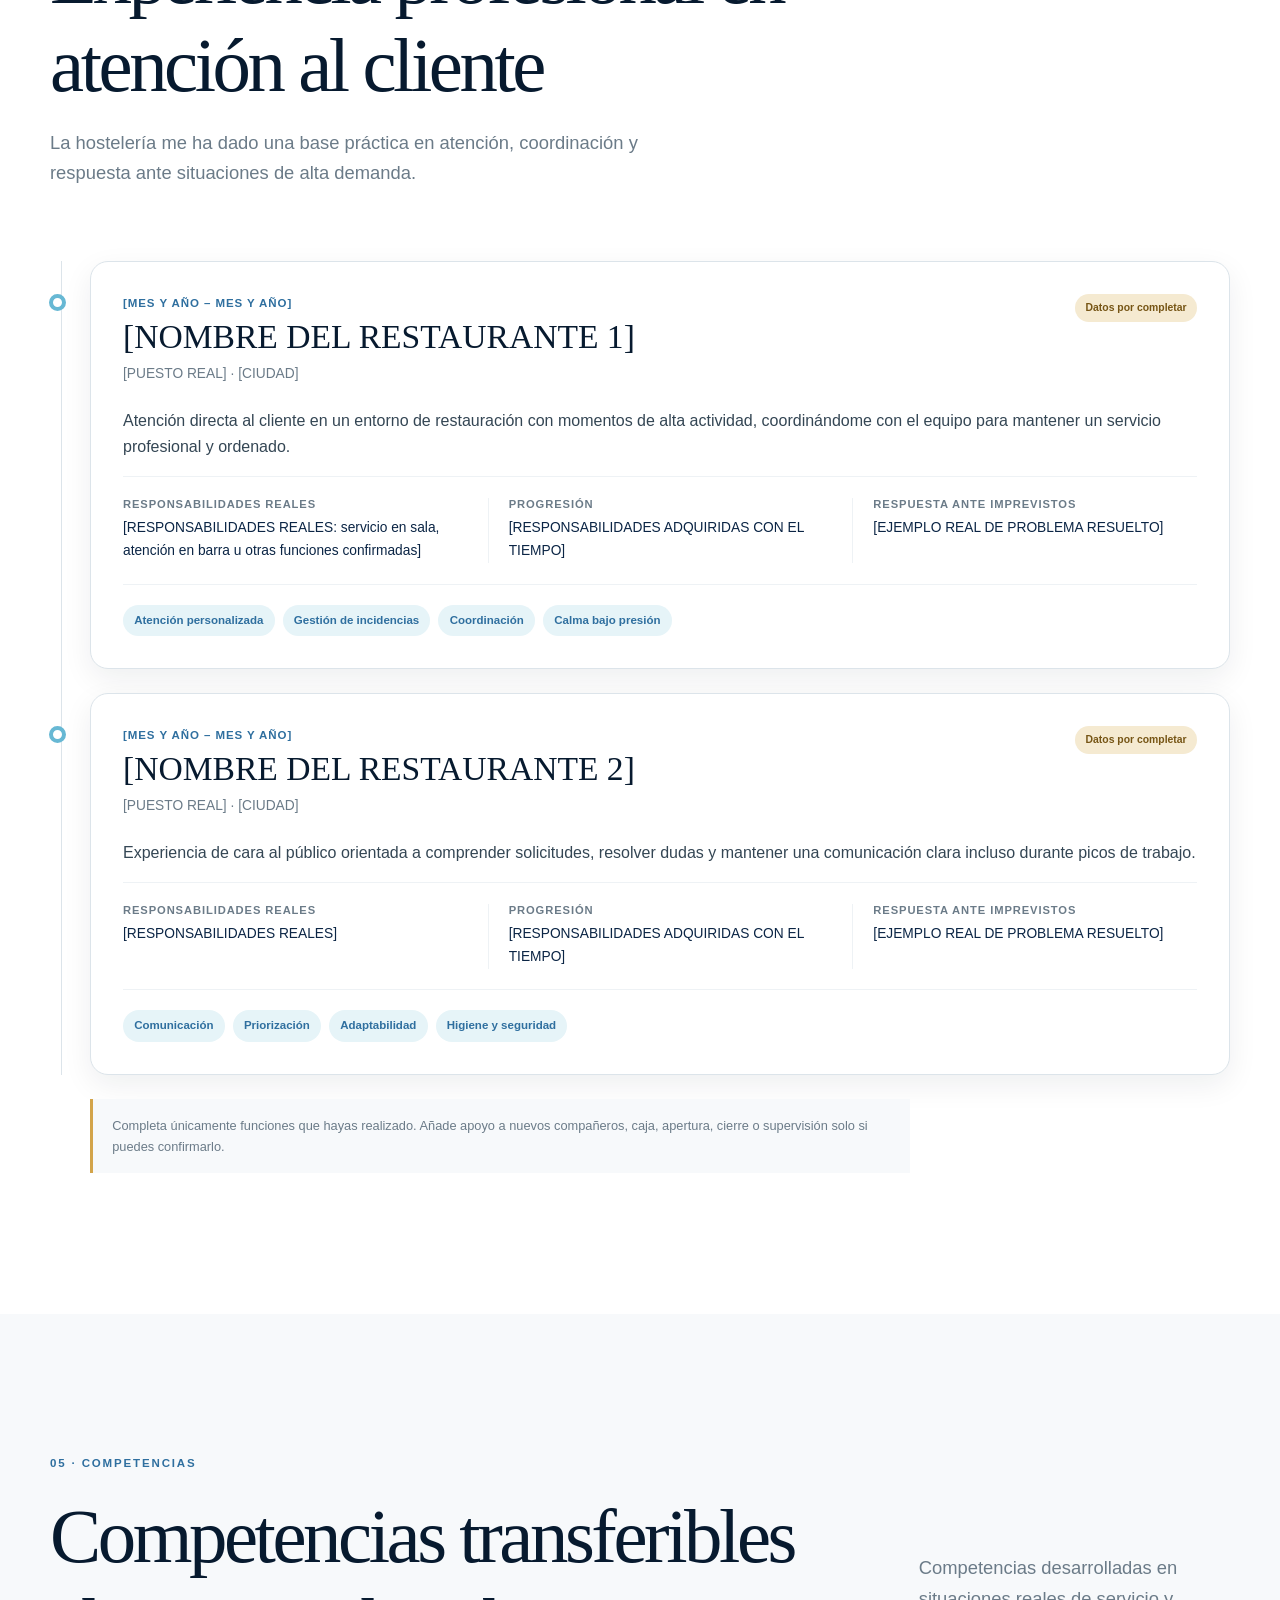
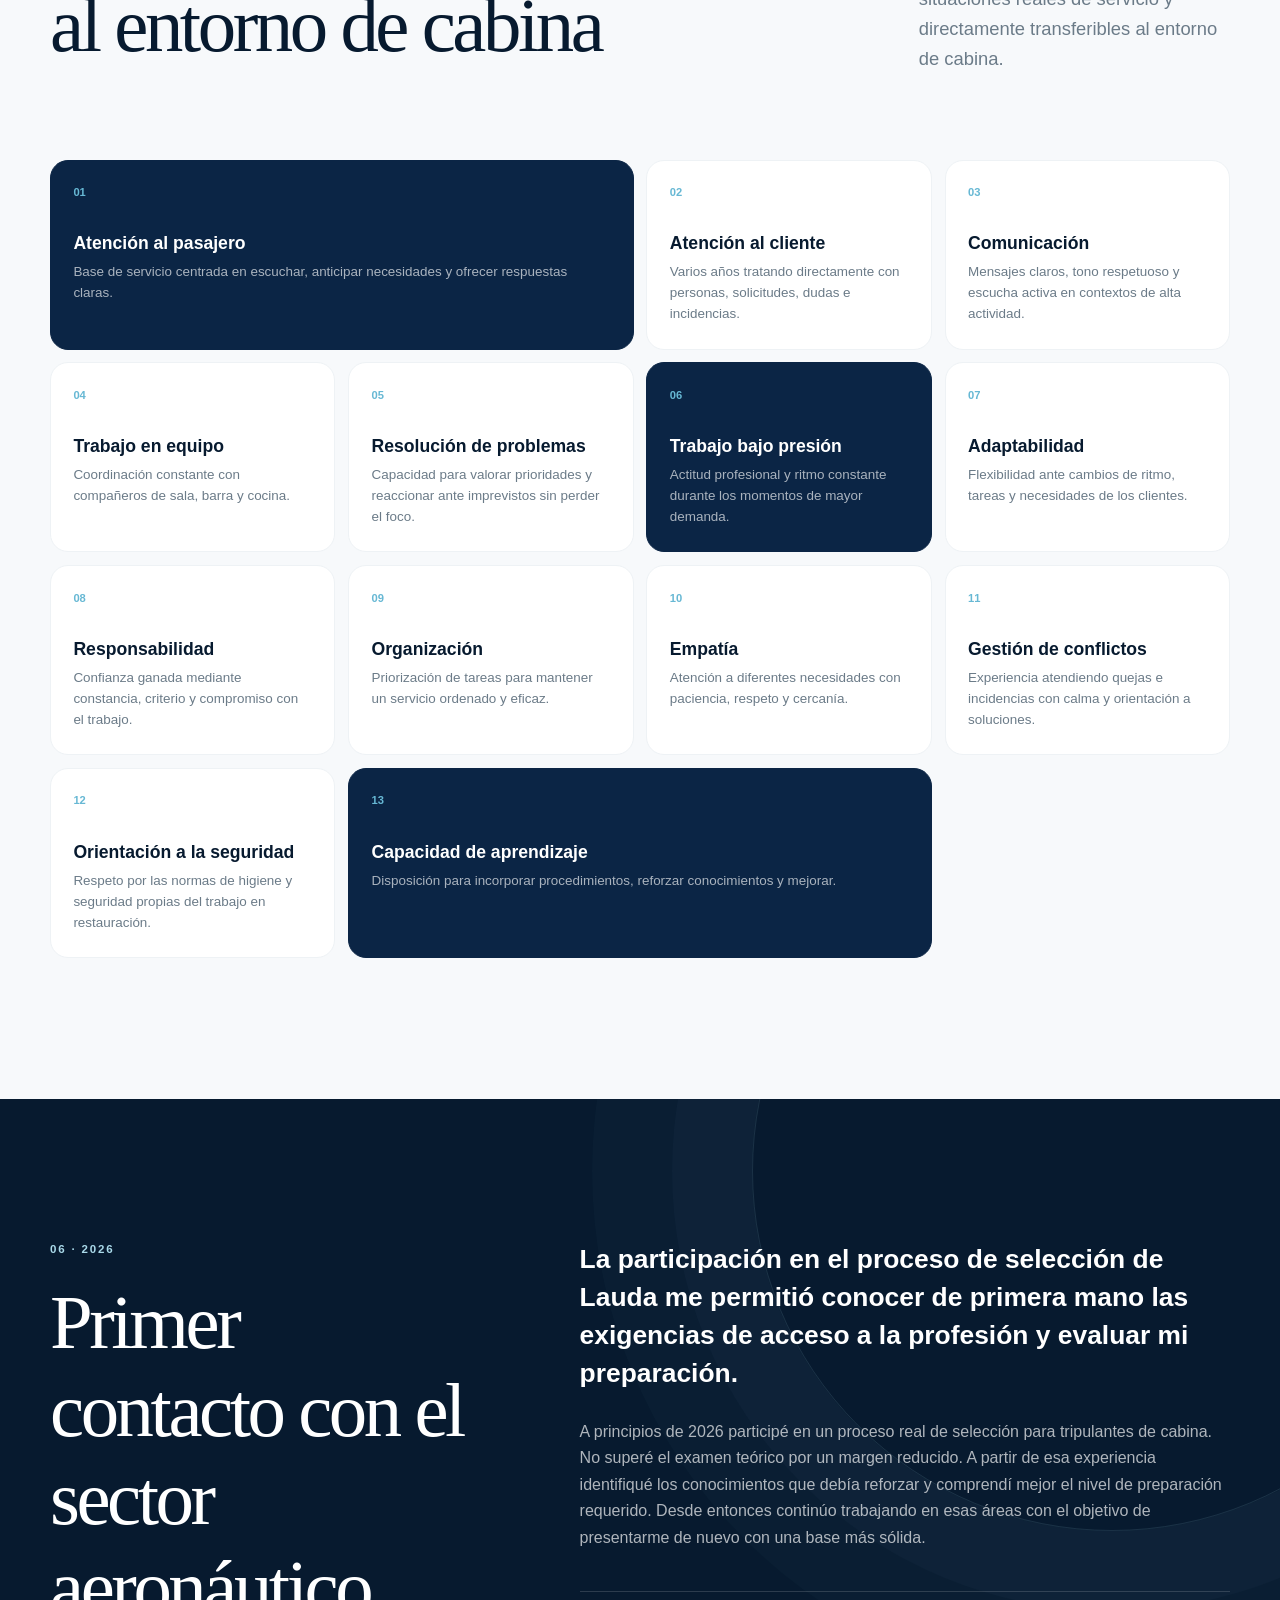
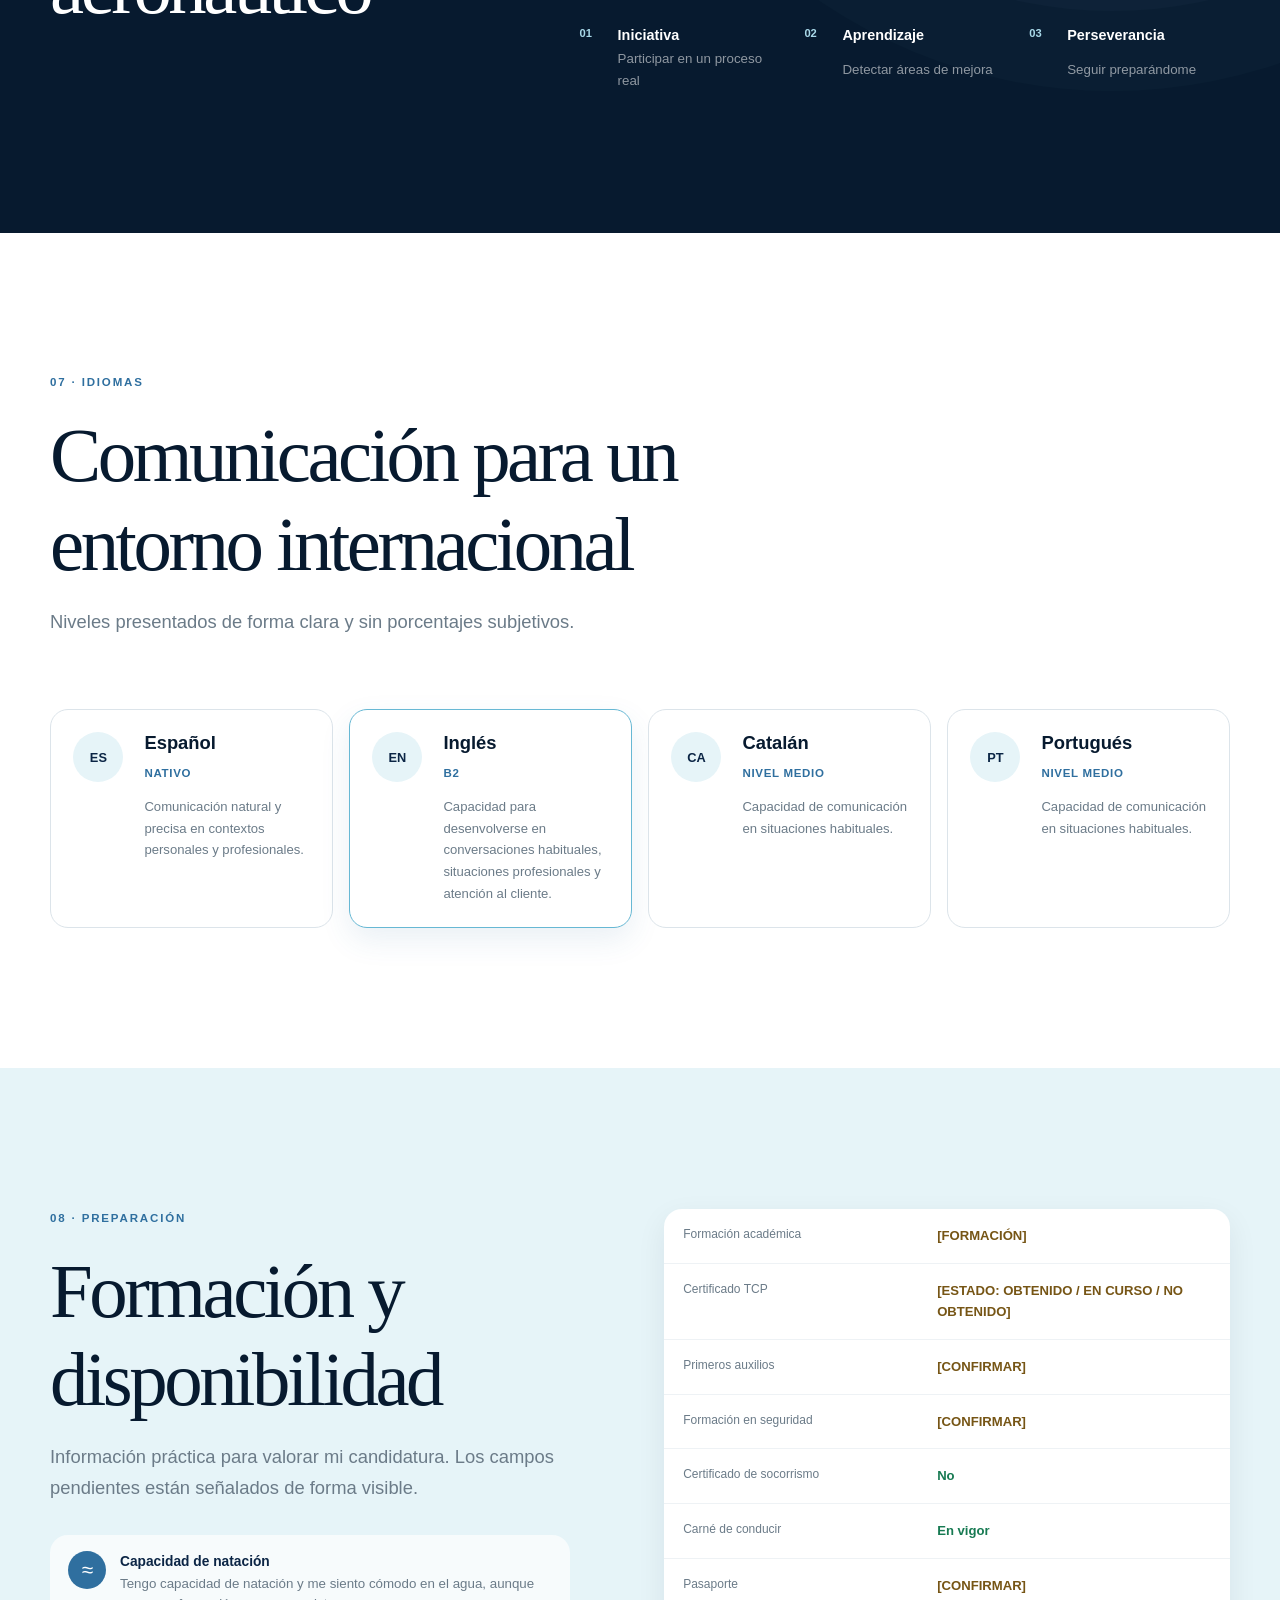
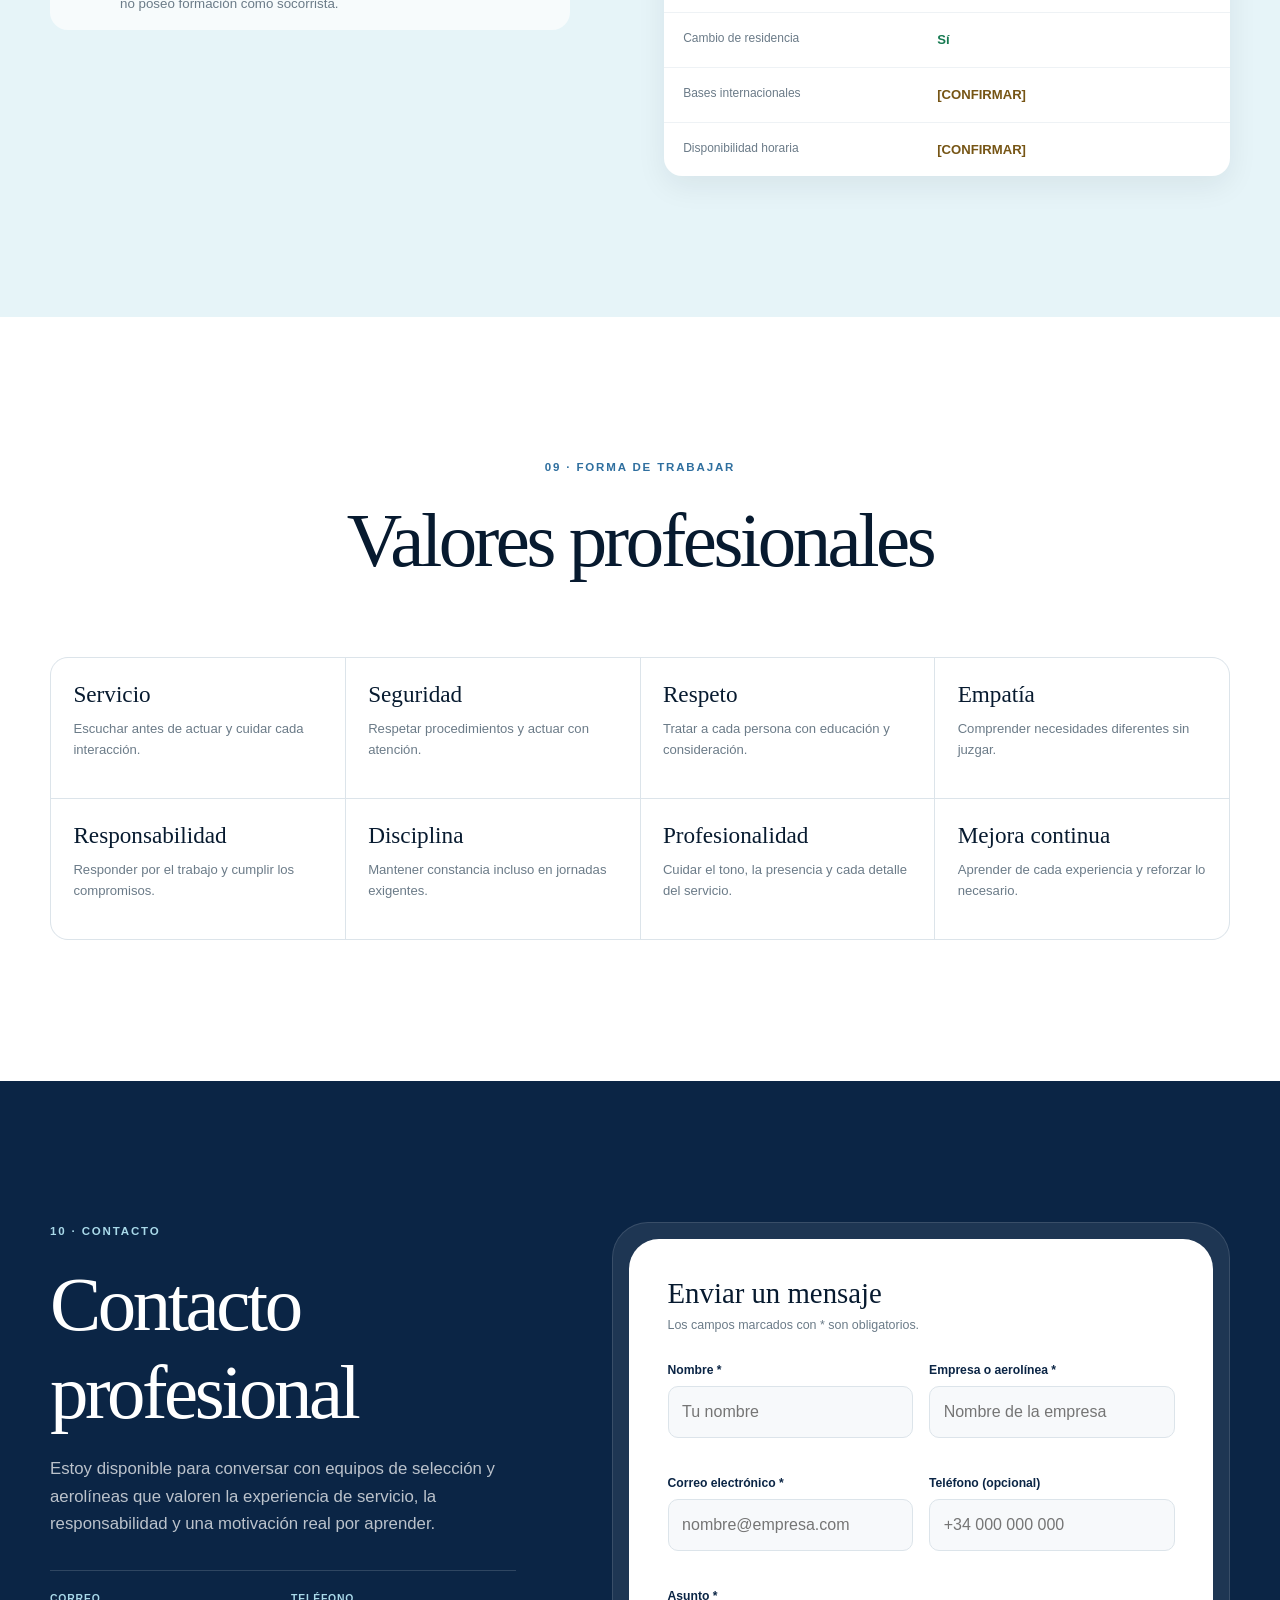
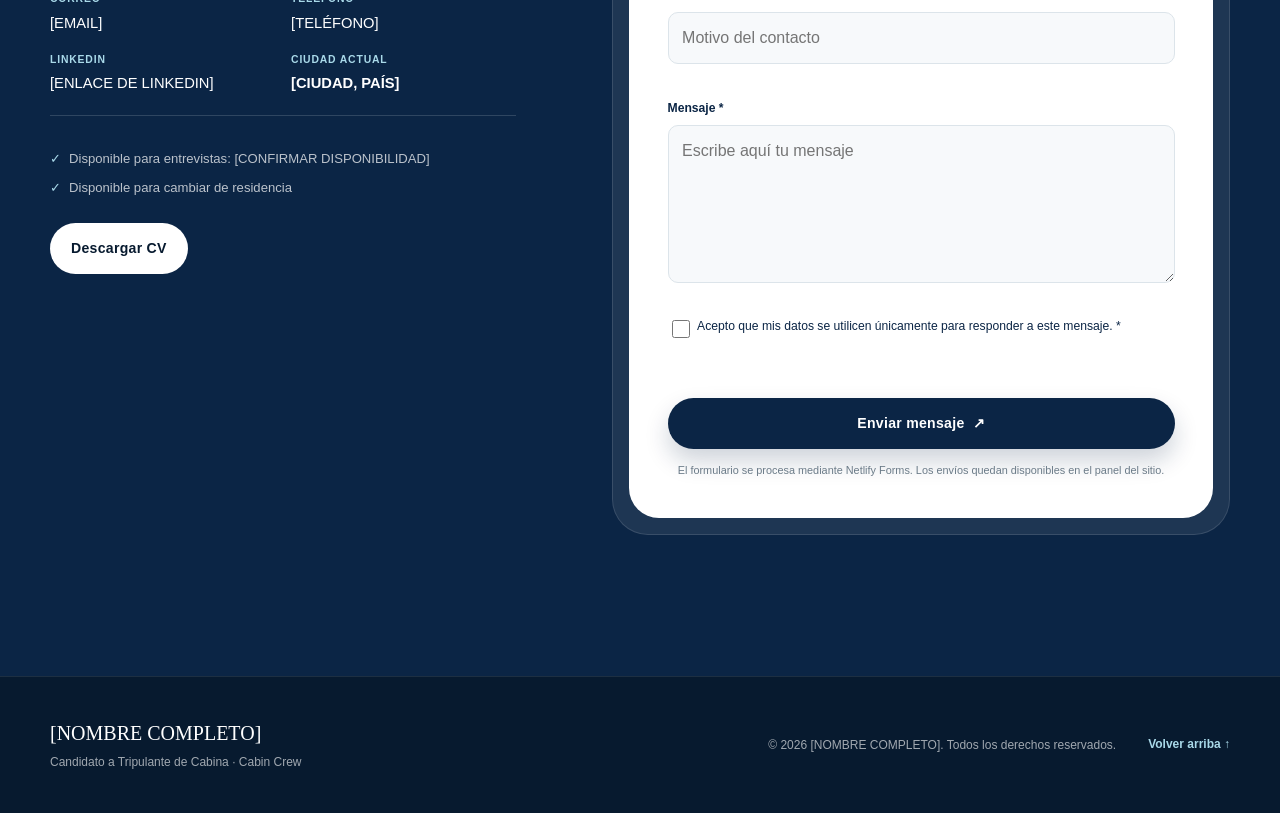
==== commit 95db977c: "refine: simplify animated capital route" ====
--- a/index.html
+++ b/index.html
@@ -164,7 +164,6 @@
         <div class="container motivation-grid">
           <div class="motivation-visual reveal" aria-hidden="true">
             <canvas class="europe-route-canvas"></canvas>
-            <p data-i18n="motivation.routeLabel">ruta europea · 7 capitales</p>
           </div>
           <div class="motivation-copy reveal" data-delay="1">
             <p class="section-number">03 · <span data-i18n="motivation.kicker">Motivación</span></p>
--- a/css/styles.css
+++ b/css/styles.css
@@ -806,23 +806,6 @@
   pointer-events: none;
 }
 
-.motivation-visual p {
-  position: absolute;
-  z-index: 3;
-  right: 1.5rem;
-  bottom: 1.25rem;
-  margin: 0;
-  color: rgba(255, 255, 255, 0.7);
-  font-size: 0.7rem;
-  font-weight: 700;
-  letter-spacing: 0.12em;
-  text-transform: uppercase;
-}
-
-.motivation-visual p span {
-  color: var(--sky-300);
-}
-
 .motivation-copy p:not(.section-number) {
   color: var(--grey-700);
 }
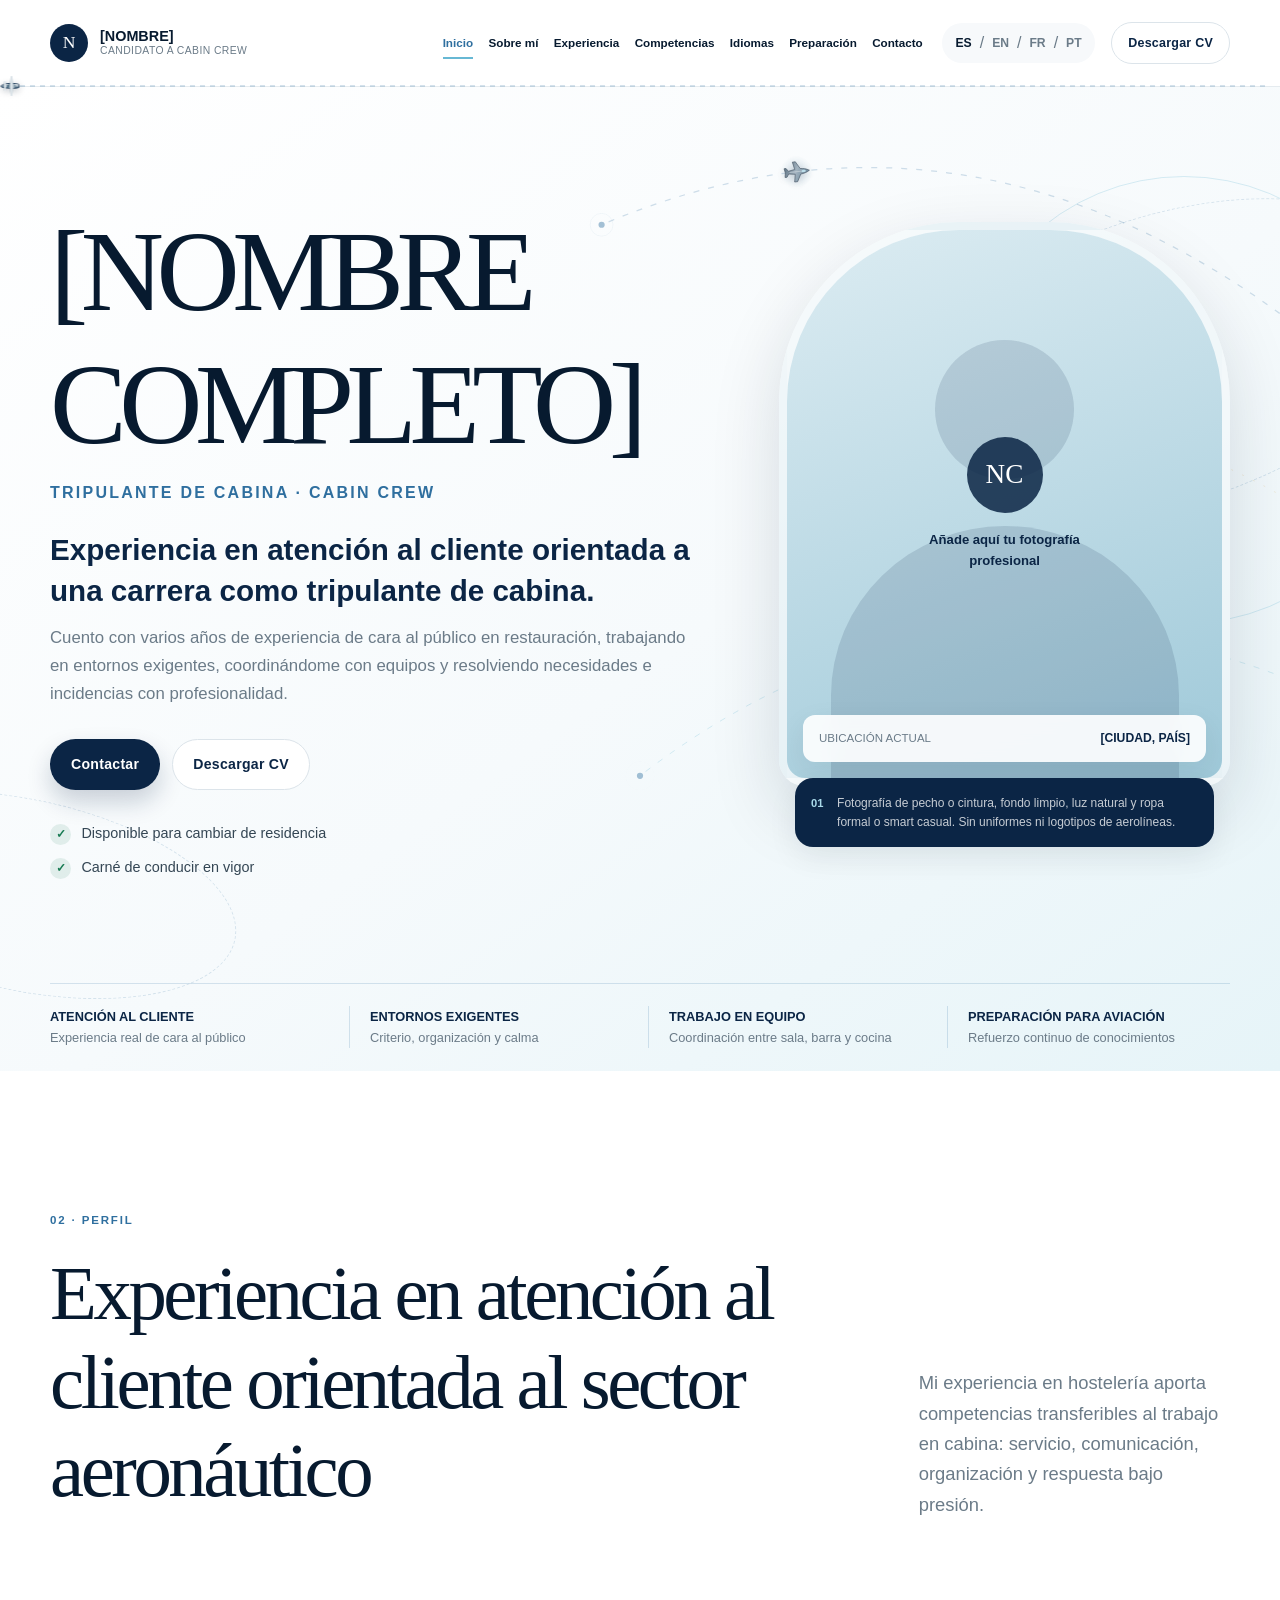
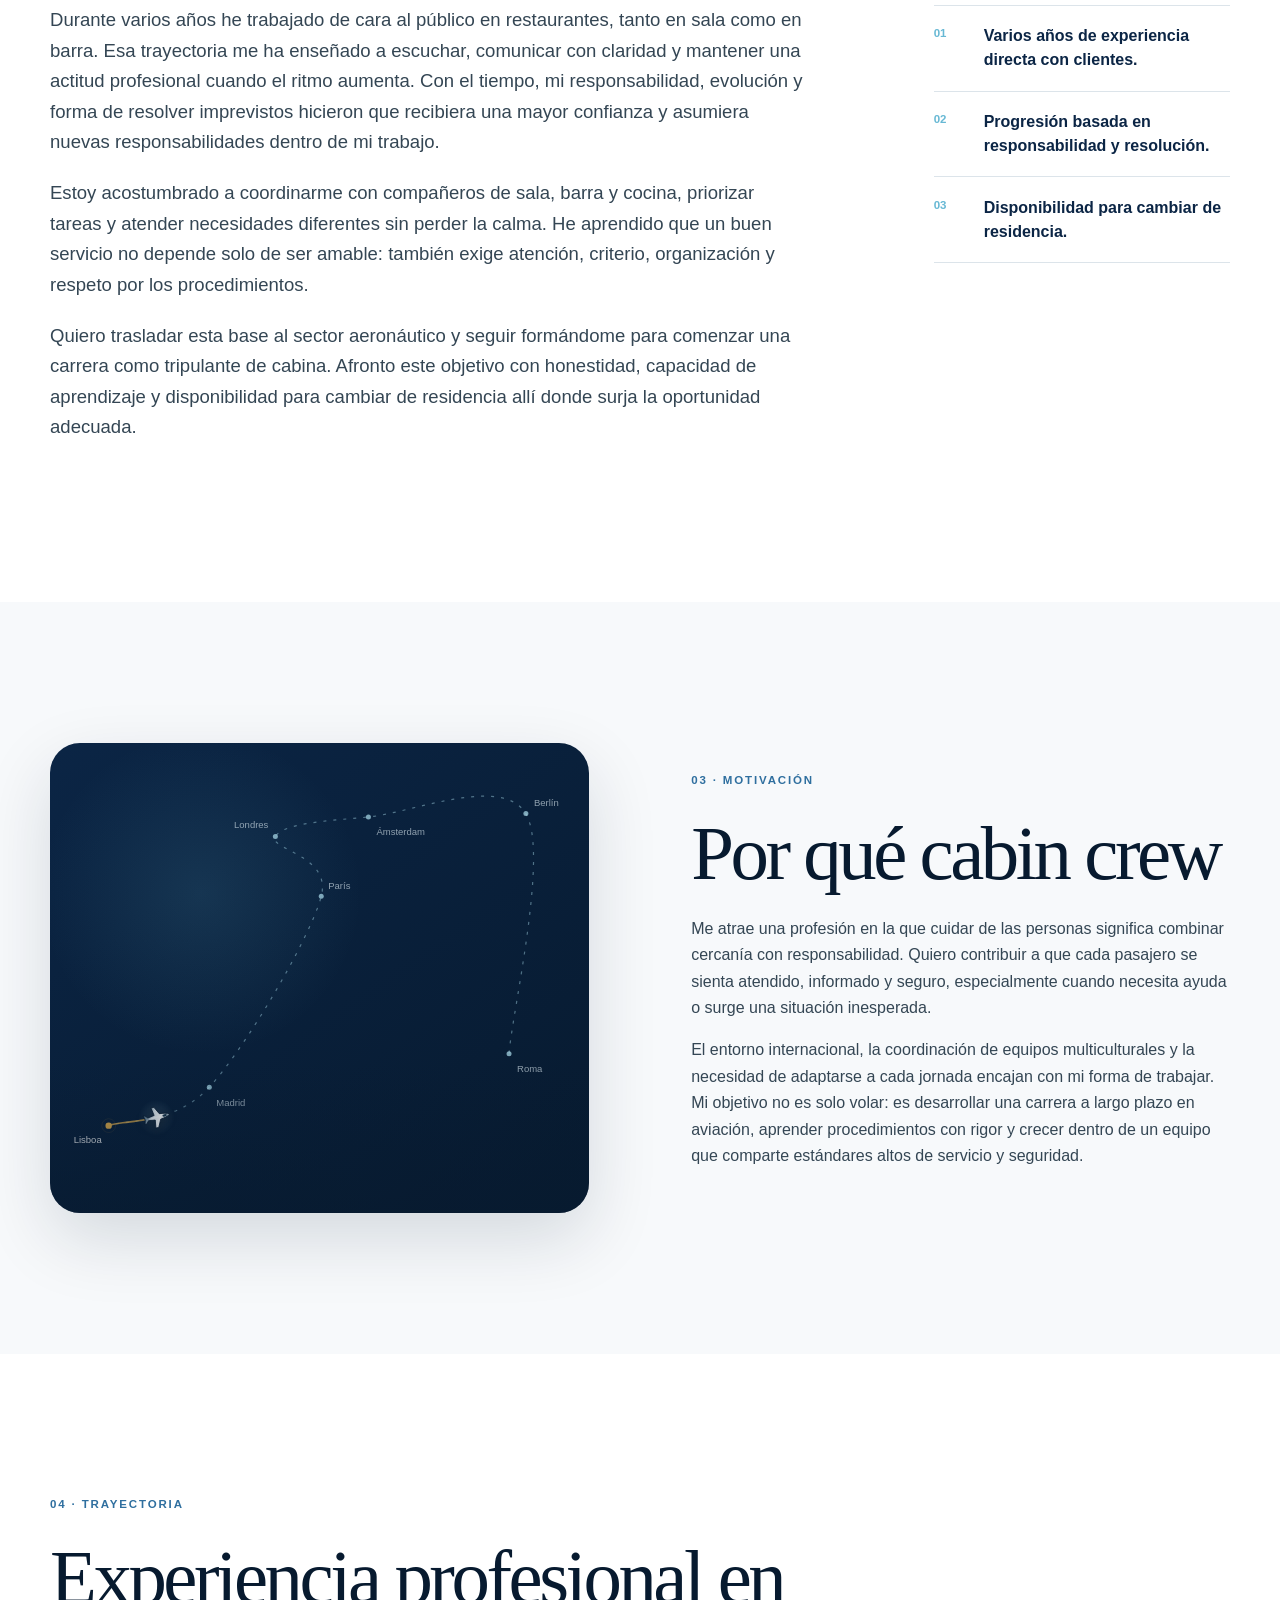
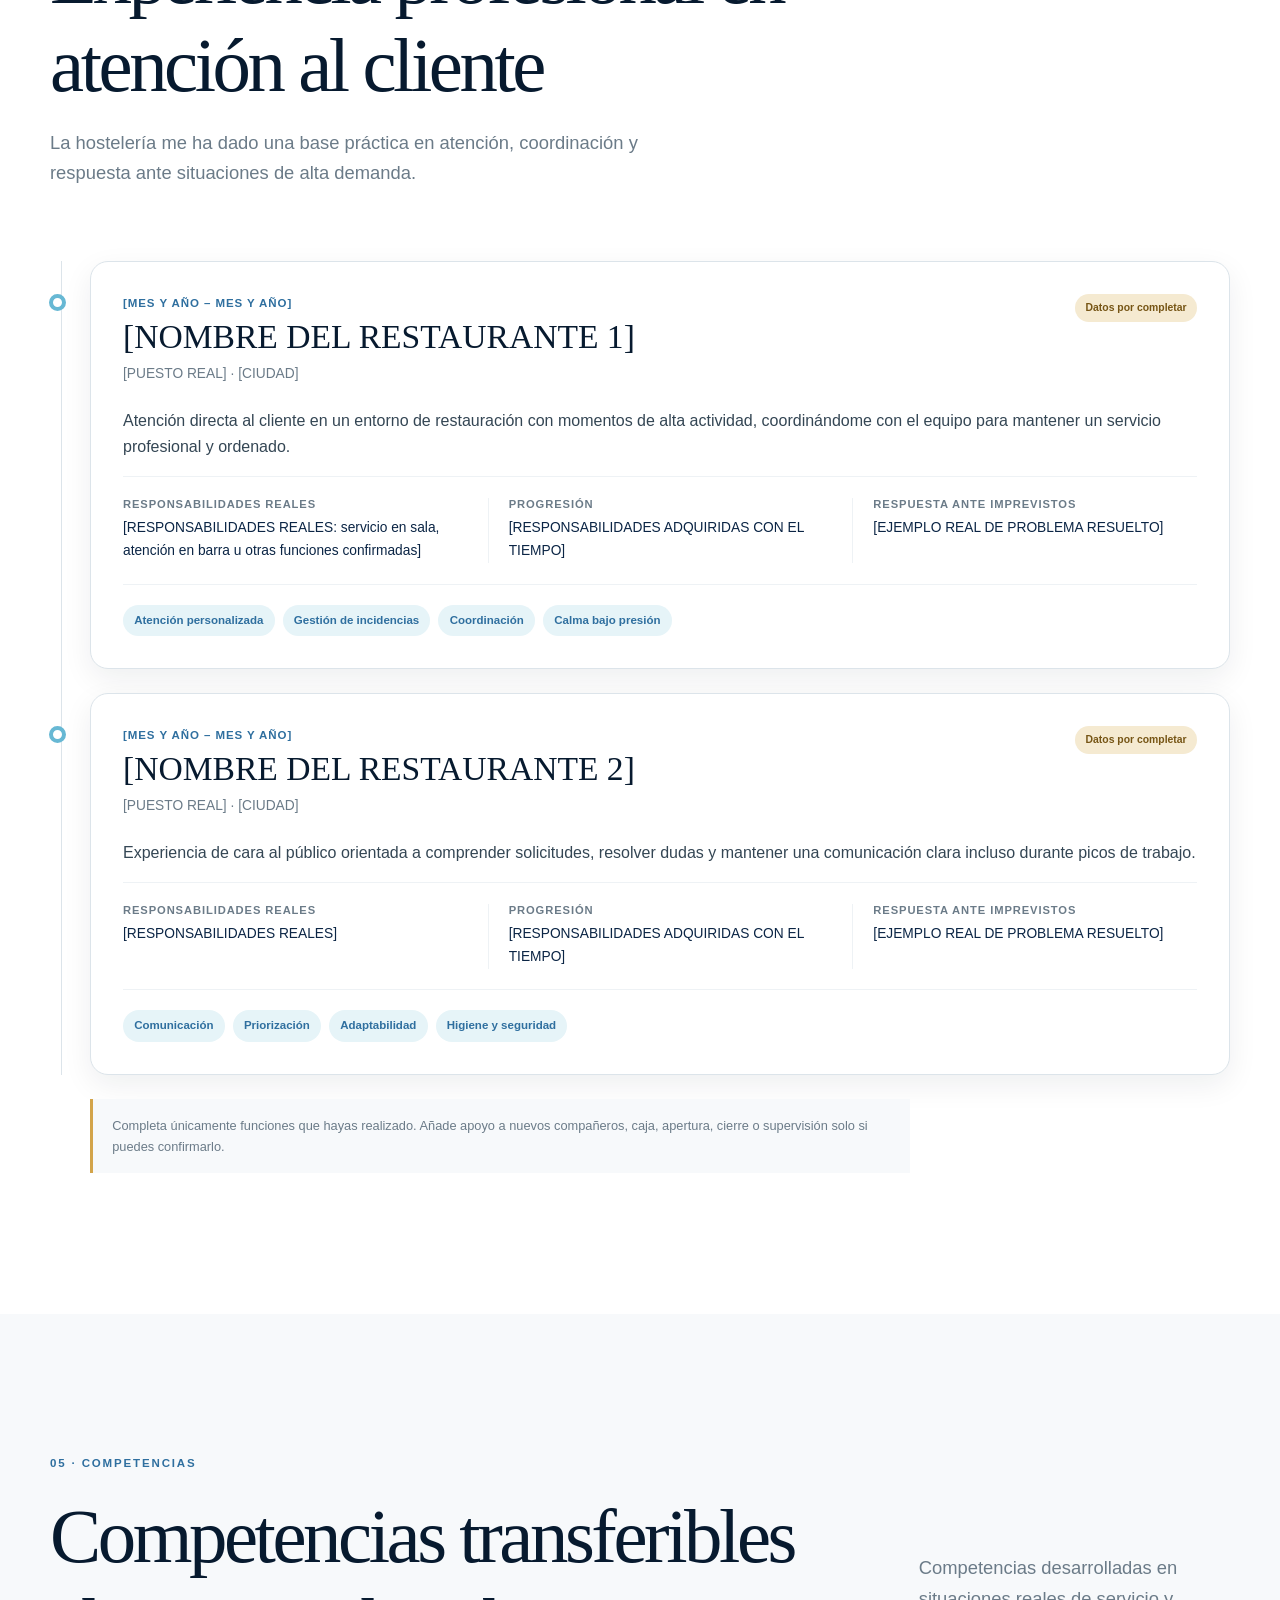
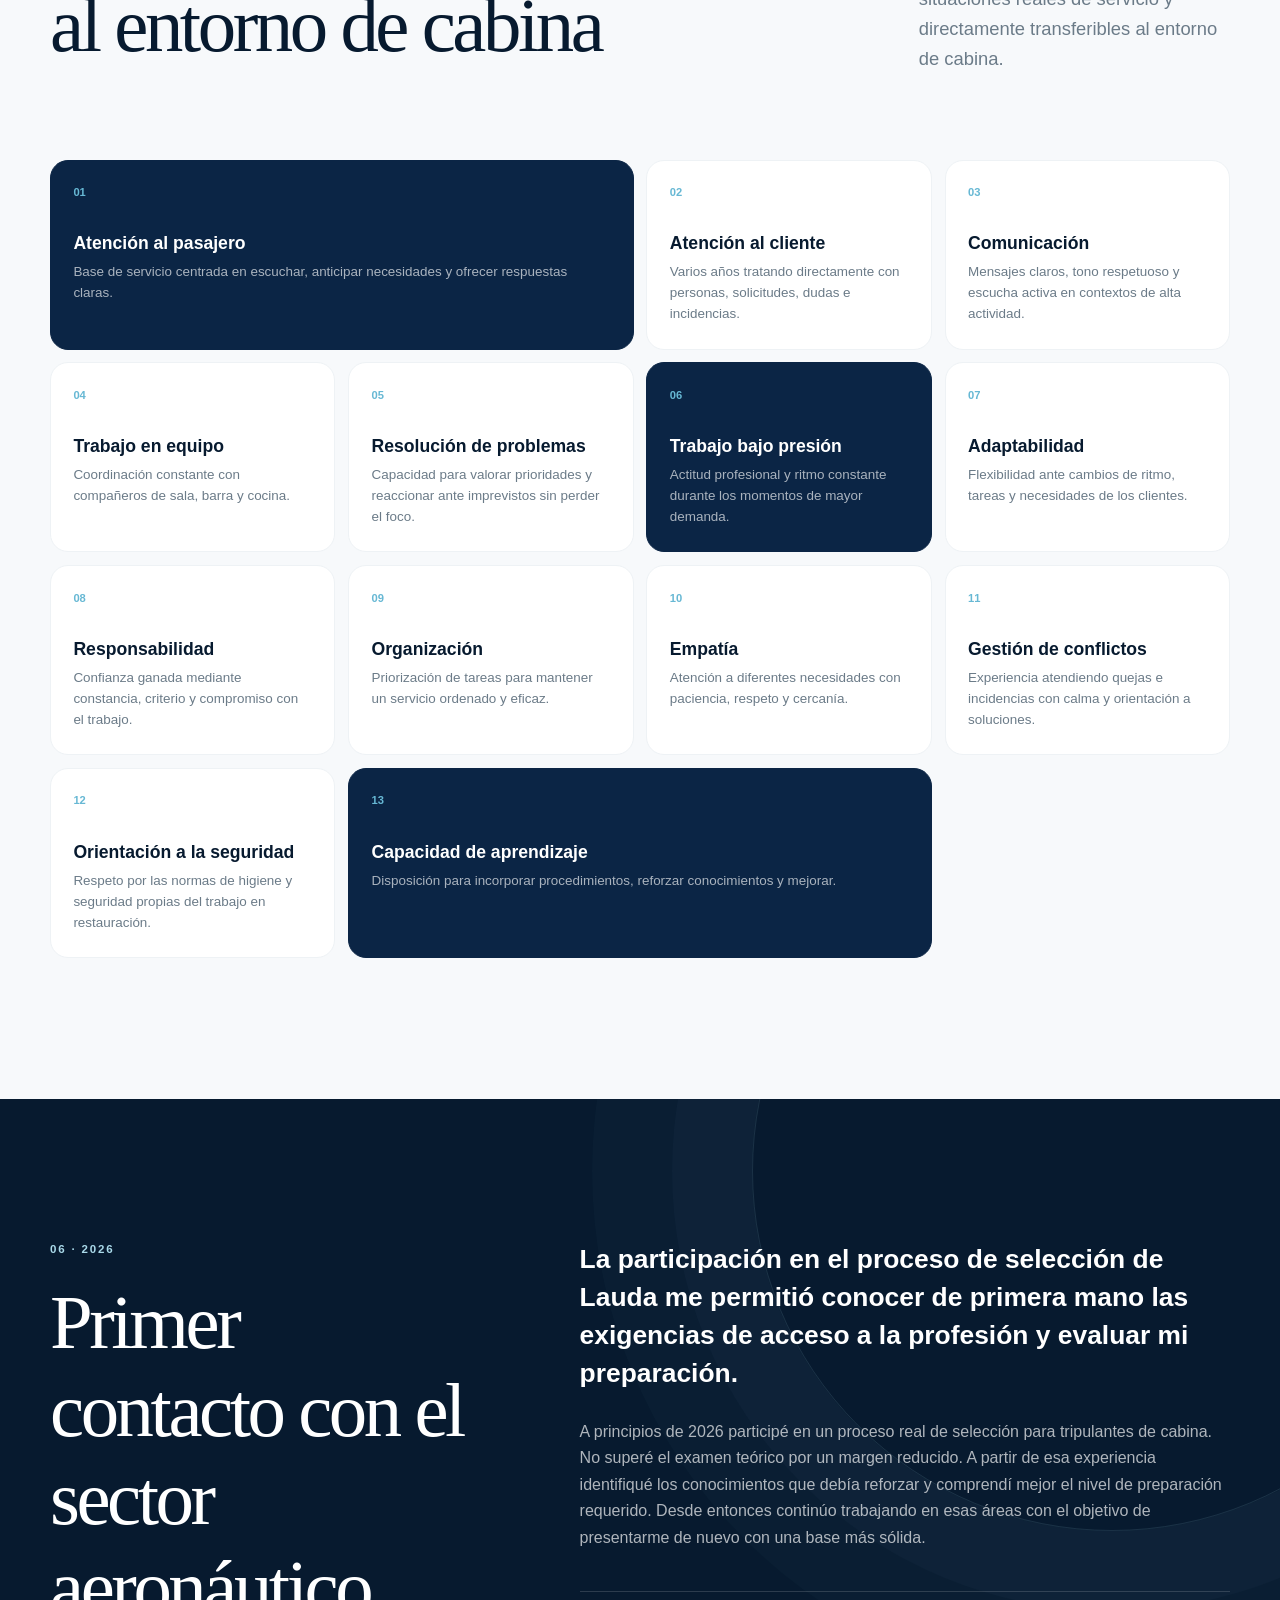
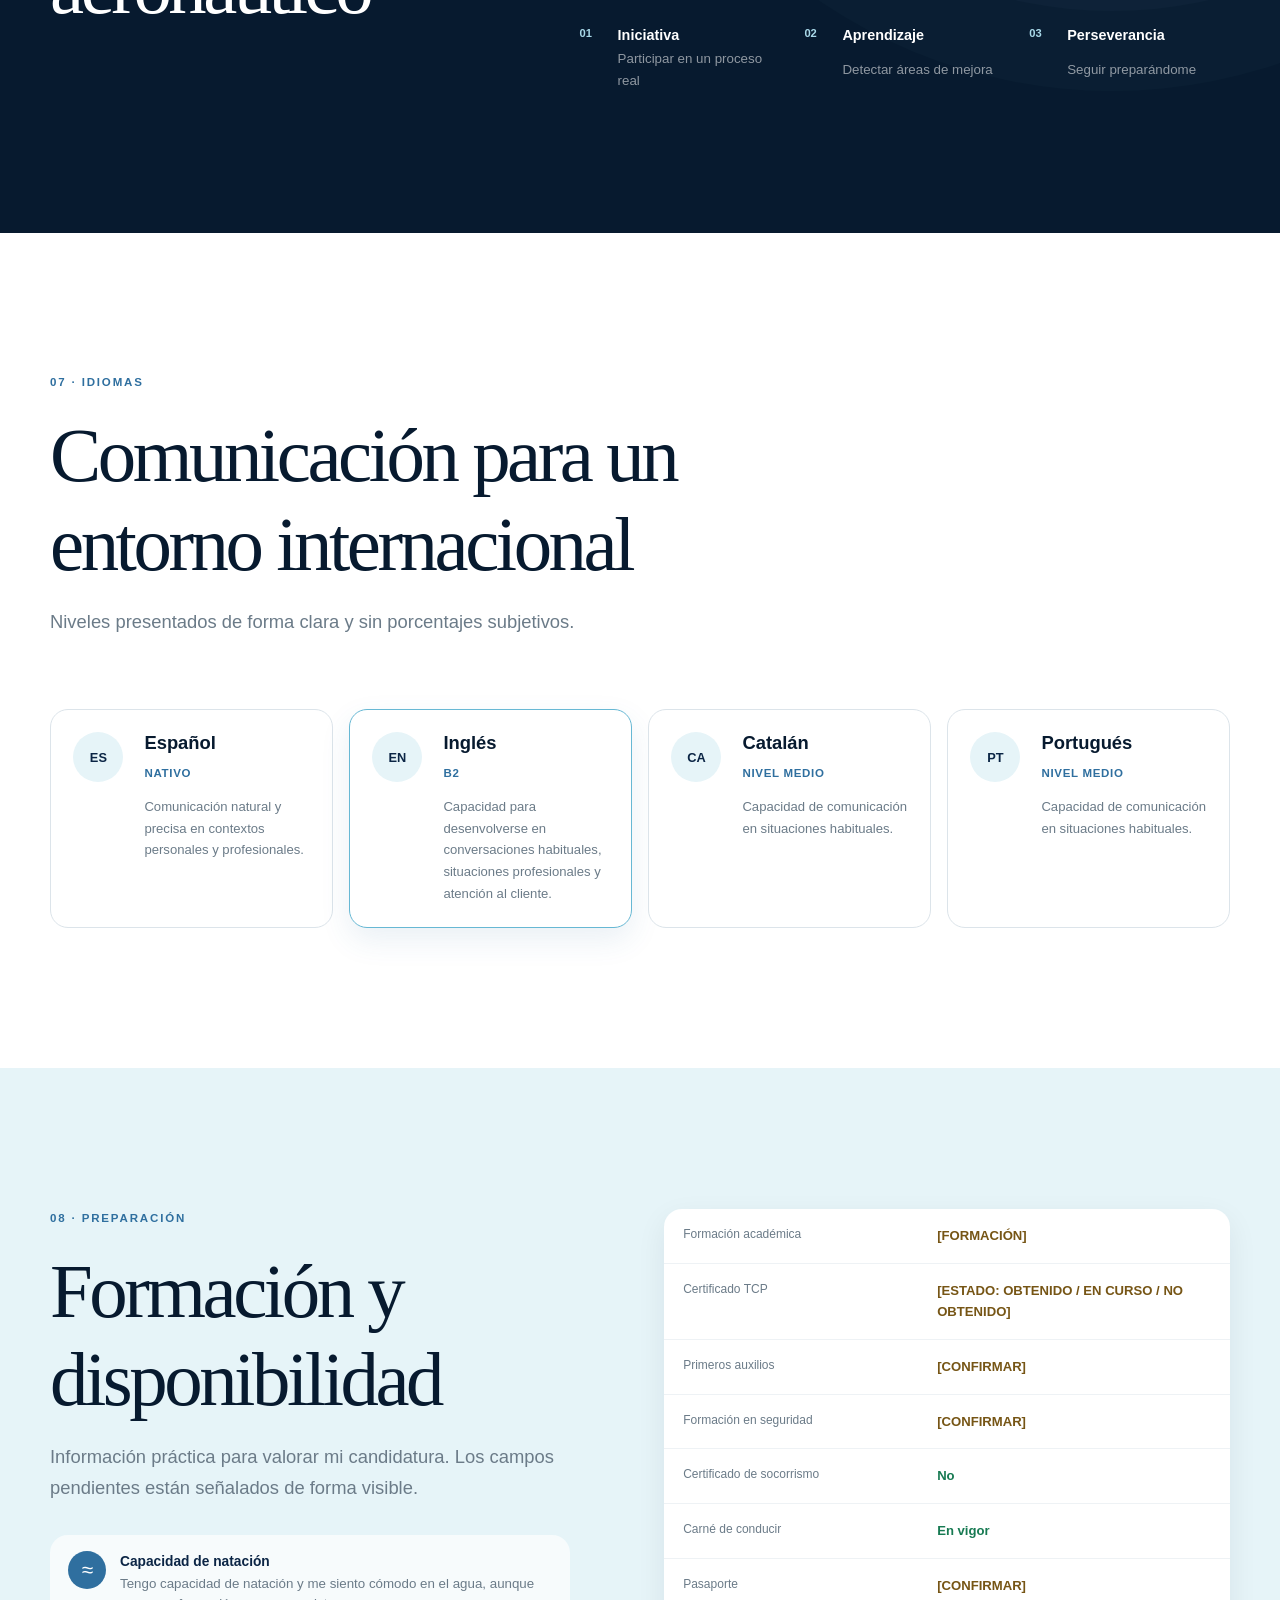
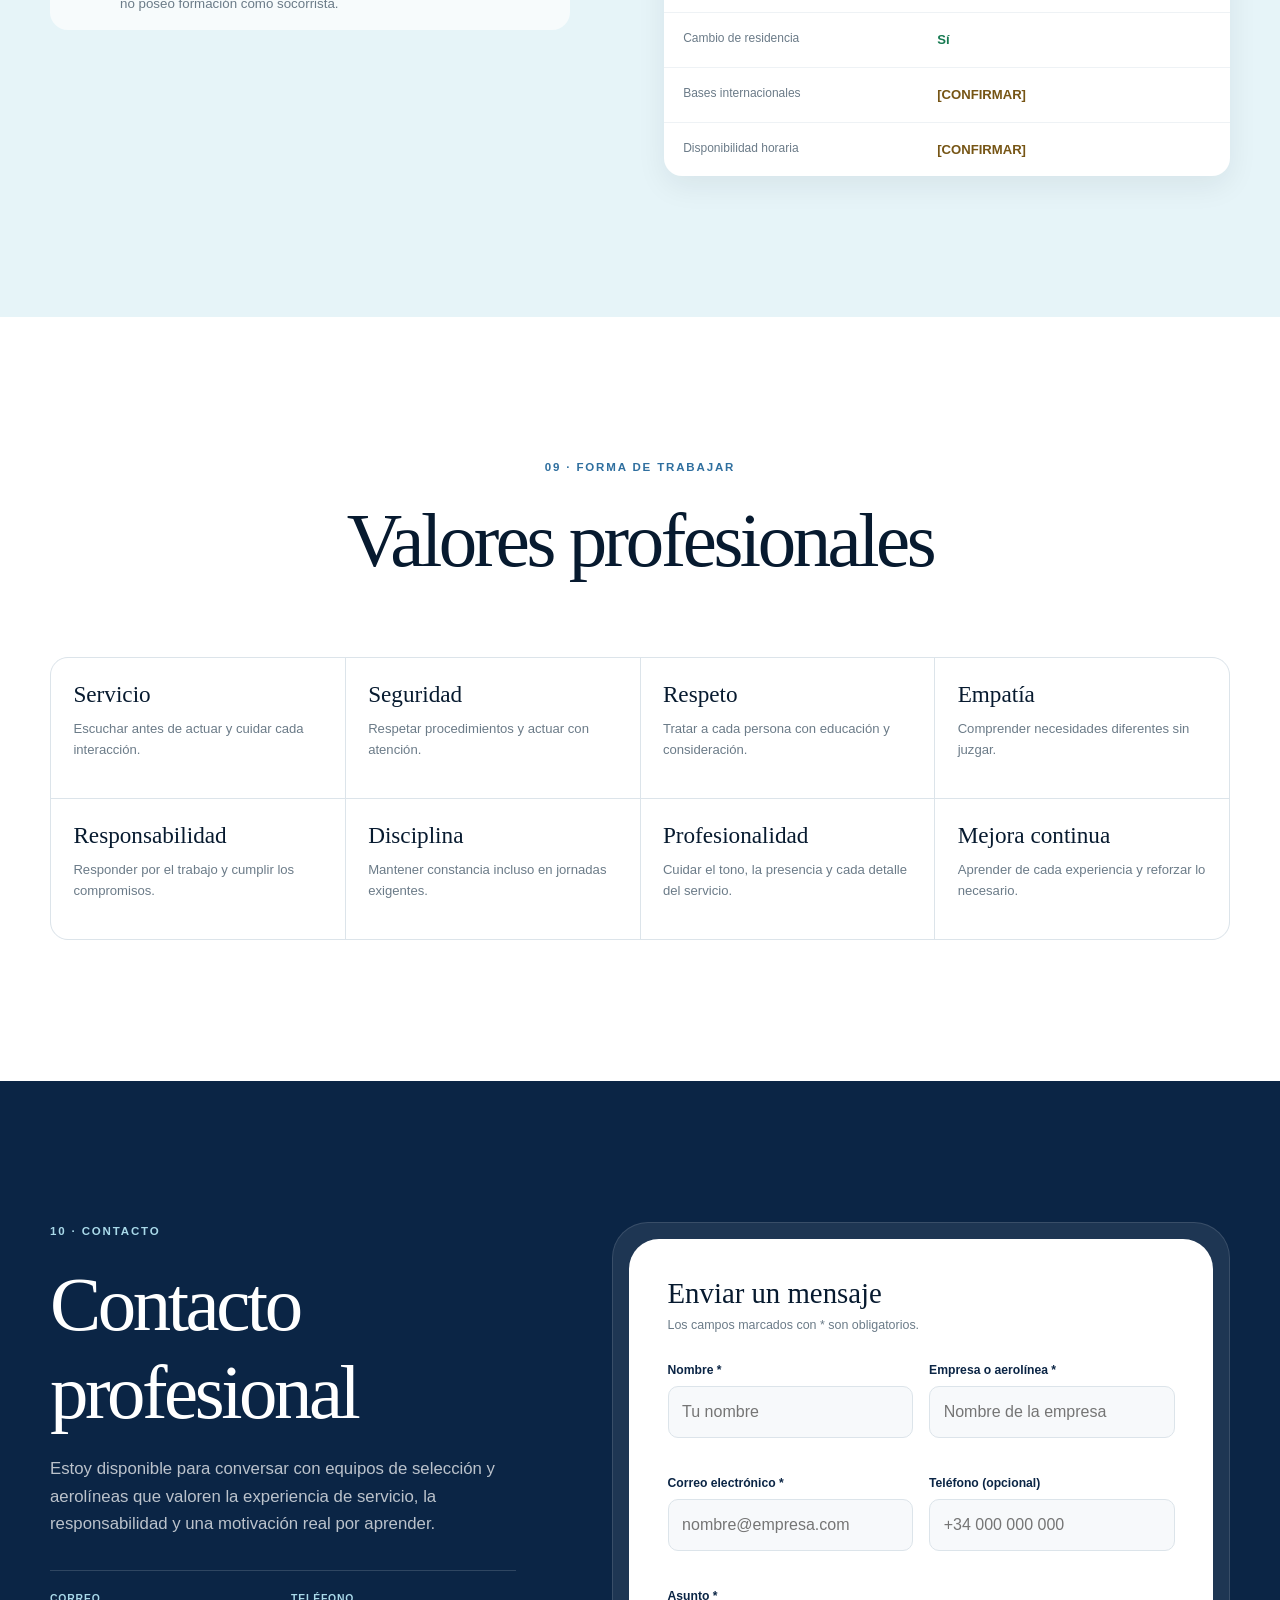
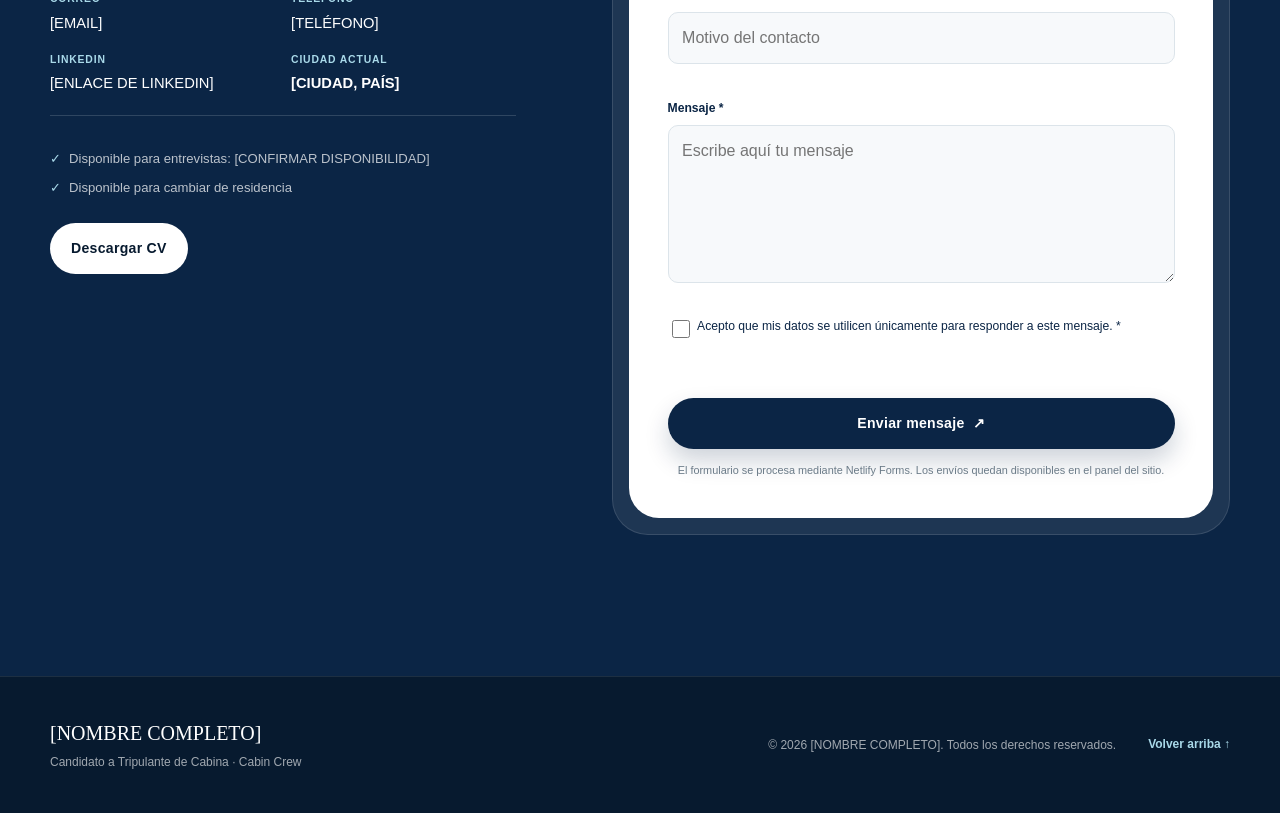
==== commit a9b618f5: "feat: add aviation scroll progress detail" ====
--- a/index.html
+++ b/index.html
@@ -82,6 +82,12 @@
           </div>
         </nav>
       </div>
+      <div class="scroll-flight-progress" aria-hidden="true">
+        <div class="scroll-flight-track">
+          <span class="scroll-flight-complete"></span>
+          <span class="scroll-flight-plane"></span>
+        </div>
+      </div>
     </header>
 
     <main id="main-content">
--- a/css/styles.css
+++ b/css/styles.css
@@ -261,6 +261,66 @@
   backdrop-filter: blur(14px);
 }
 
+.scroll-flight-progress {
+  position: absolute;
+  z-index: 101;
+  right: 0;
+  bottom: -1px;
+  left: 0;
+  height: 2px;
+  pointer-events: none;
+}
+
+.scroll-flight-track {
+  position: absolute;
+  inset: 0 10px;
+  background: repeating-linear-gradient(90deg, rgba(47, 111, 159, 0.2) 0 5px, transparent 5px 10px);
+}
+
+.scroll-flight-complete {
+  position: absolute;
+  inset: 0 auto 0 0;
+  width: var(--flight-progress, 0%);
+  background: linear-gradient(90deg, var(--sky-300), var(--sky-500));
+}
+
+.scroll-flight-plane {
+  position: absolute;
+  top: 50%;
+  left: var(--flight-progress, 0%);
+  width: 19px;
+  height: 6px;
+  background: linear-gradient(180deg, #f8fafb, #7891a3 72%, #264b65);
+  border: 1px solid rgba(11, 37, 69, 0.62);
+  border-radius: 70% 45% 45% 70%;
+  box-shadow: 0 2px 7px rgba(7, 26, 47, 0.26);
+  transform: translate(-50%, -50%);
+  will-change: left;
+}
+
+.scroll-flight-plane::before,
+.scroll-flight-plane::after {
+  position: absolute;
+  top: 50%;
+  background: linear-gradient(90deg, #294f69, #eef3f6 48%, #6f899b);
+  content: "";
+  transform: translateY(-50%);
+}
+
+.scroll-flight-plane::before {
+  left: 6px;
+  width: 8px;
+  height: 20px;
+  clip-path: polygon(40% 0, 60% 0, 70% 37%, 100% 45%, 100% 55%, 70% 63%, 60% 100%, 40% 100%, 30% 63%, 0 55%, 0 45%, 30% 37%);
+}
+
+.scroll-flight-plane::after {
+  left: 1px;
+  width: 5px;
+  height: 10px;
+  clip-path: polygon(38% 0, 62% 0, 72% 37%, 100% 45%, 100% 55%, 72% 63%, 62% 100%, 38% 100%, 28% 63%, 0 55%, 0 45%, 28% 37%);
+}
+
 .nav-shell {
   display: flex;
   min-height: var(--header-height);
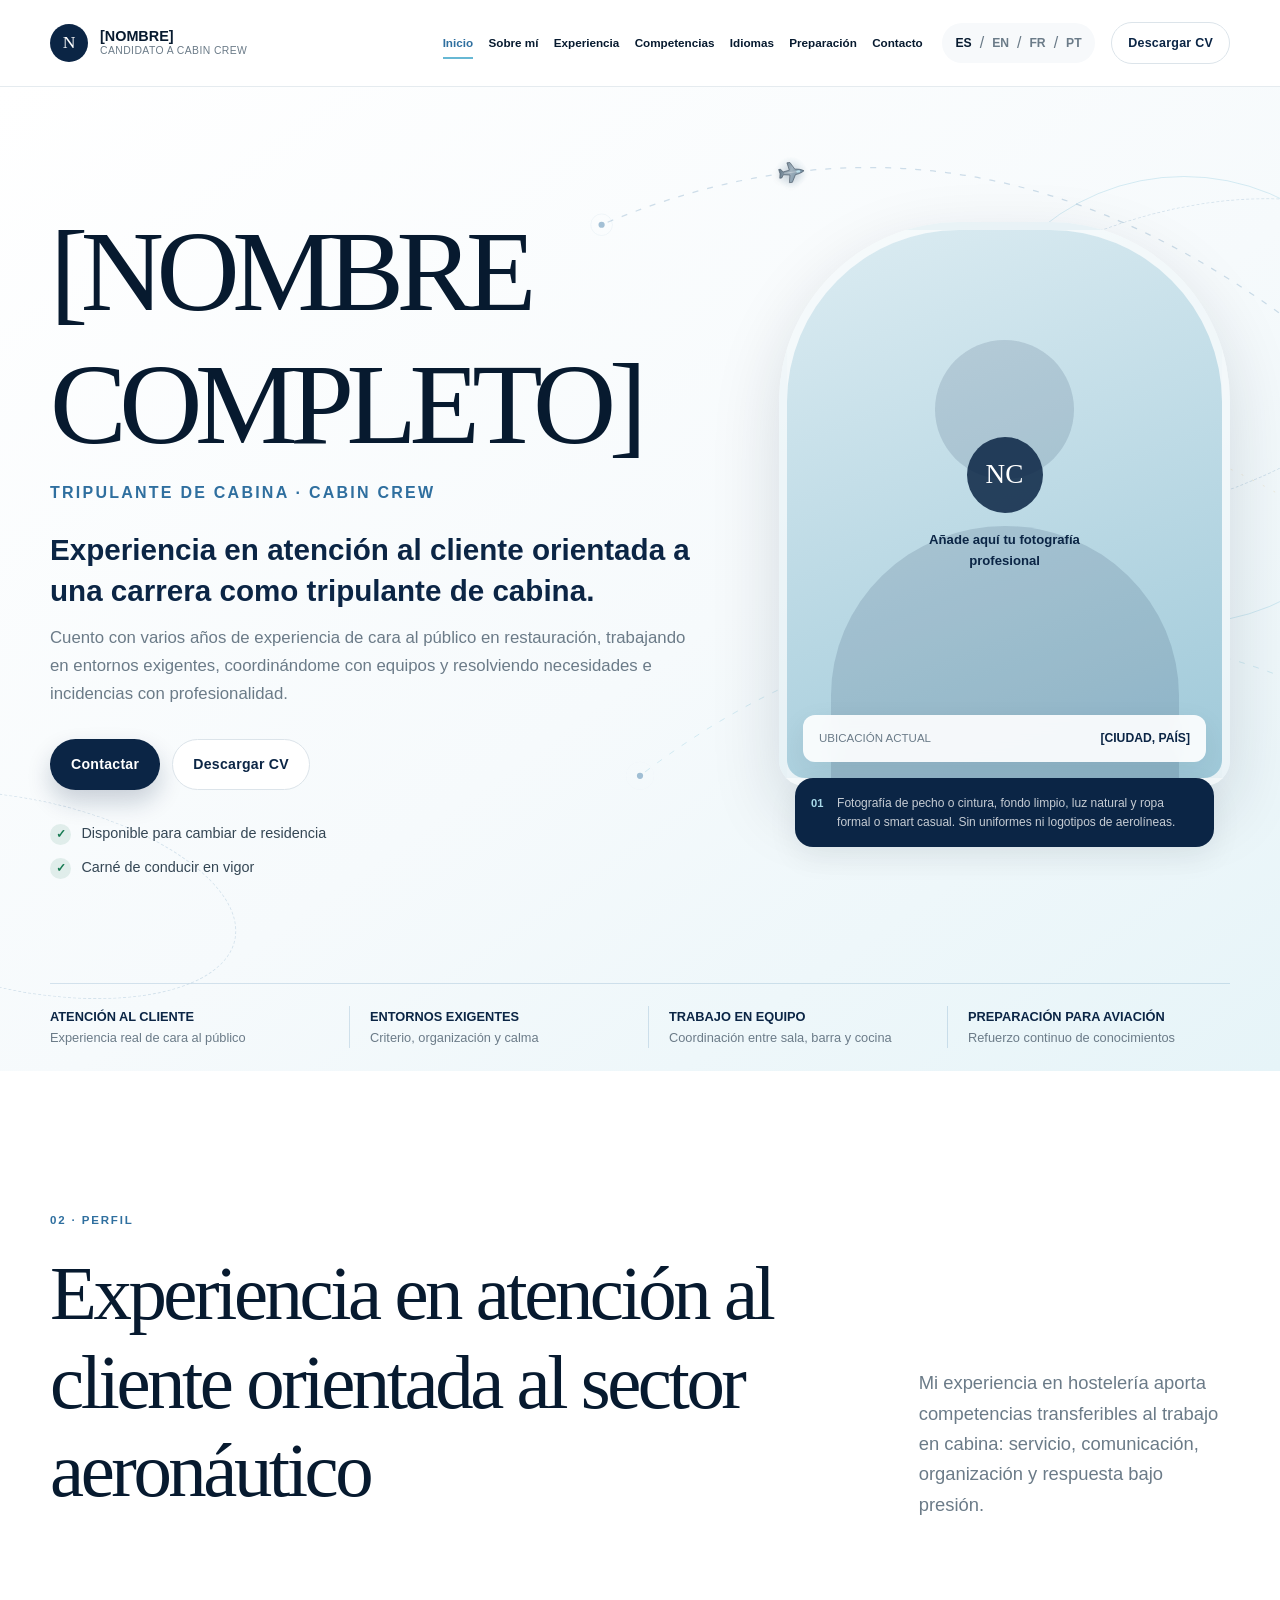
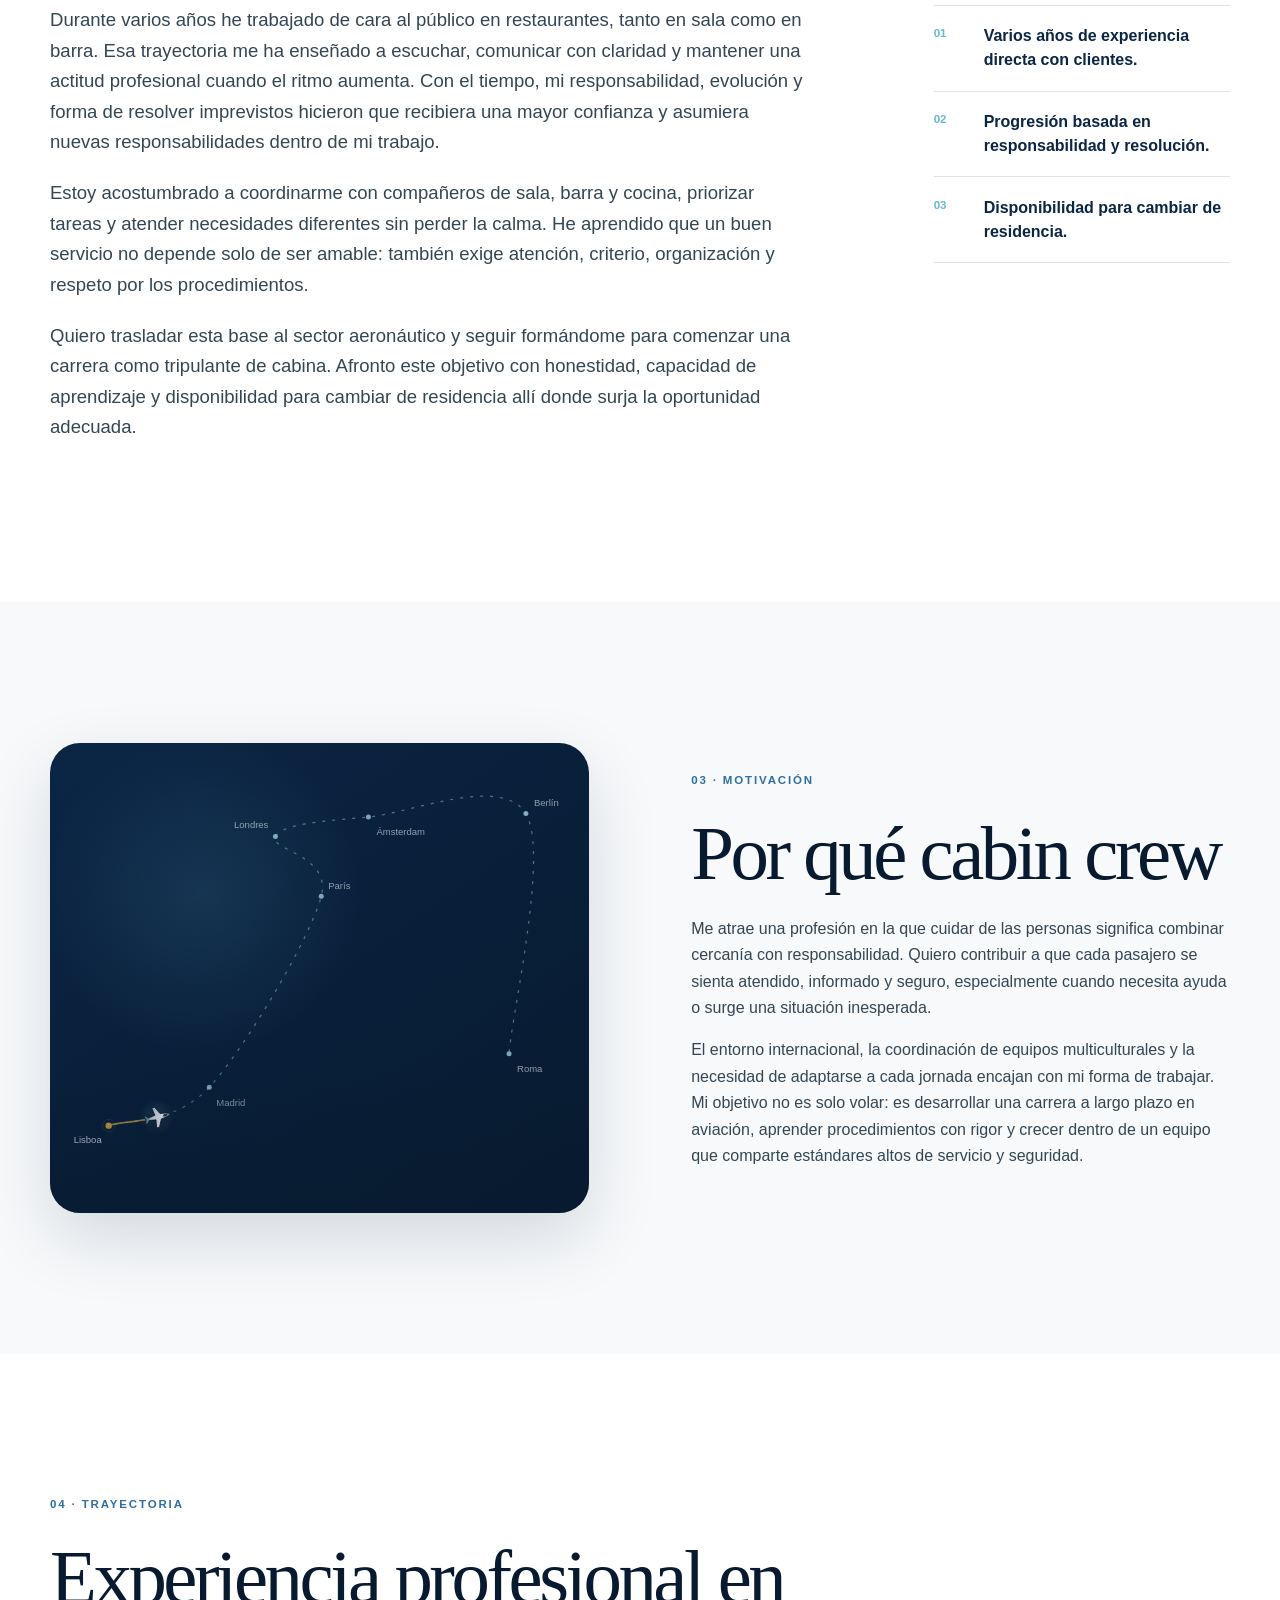
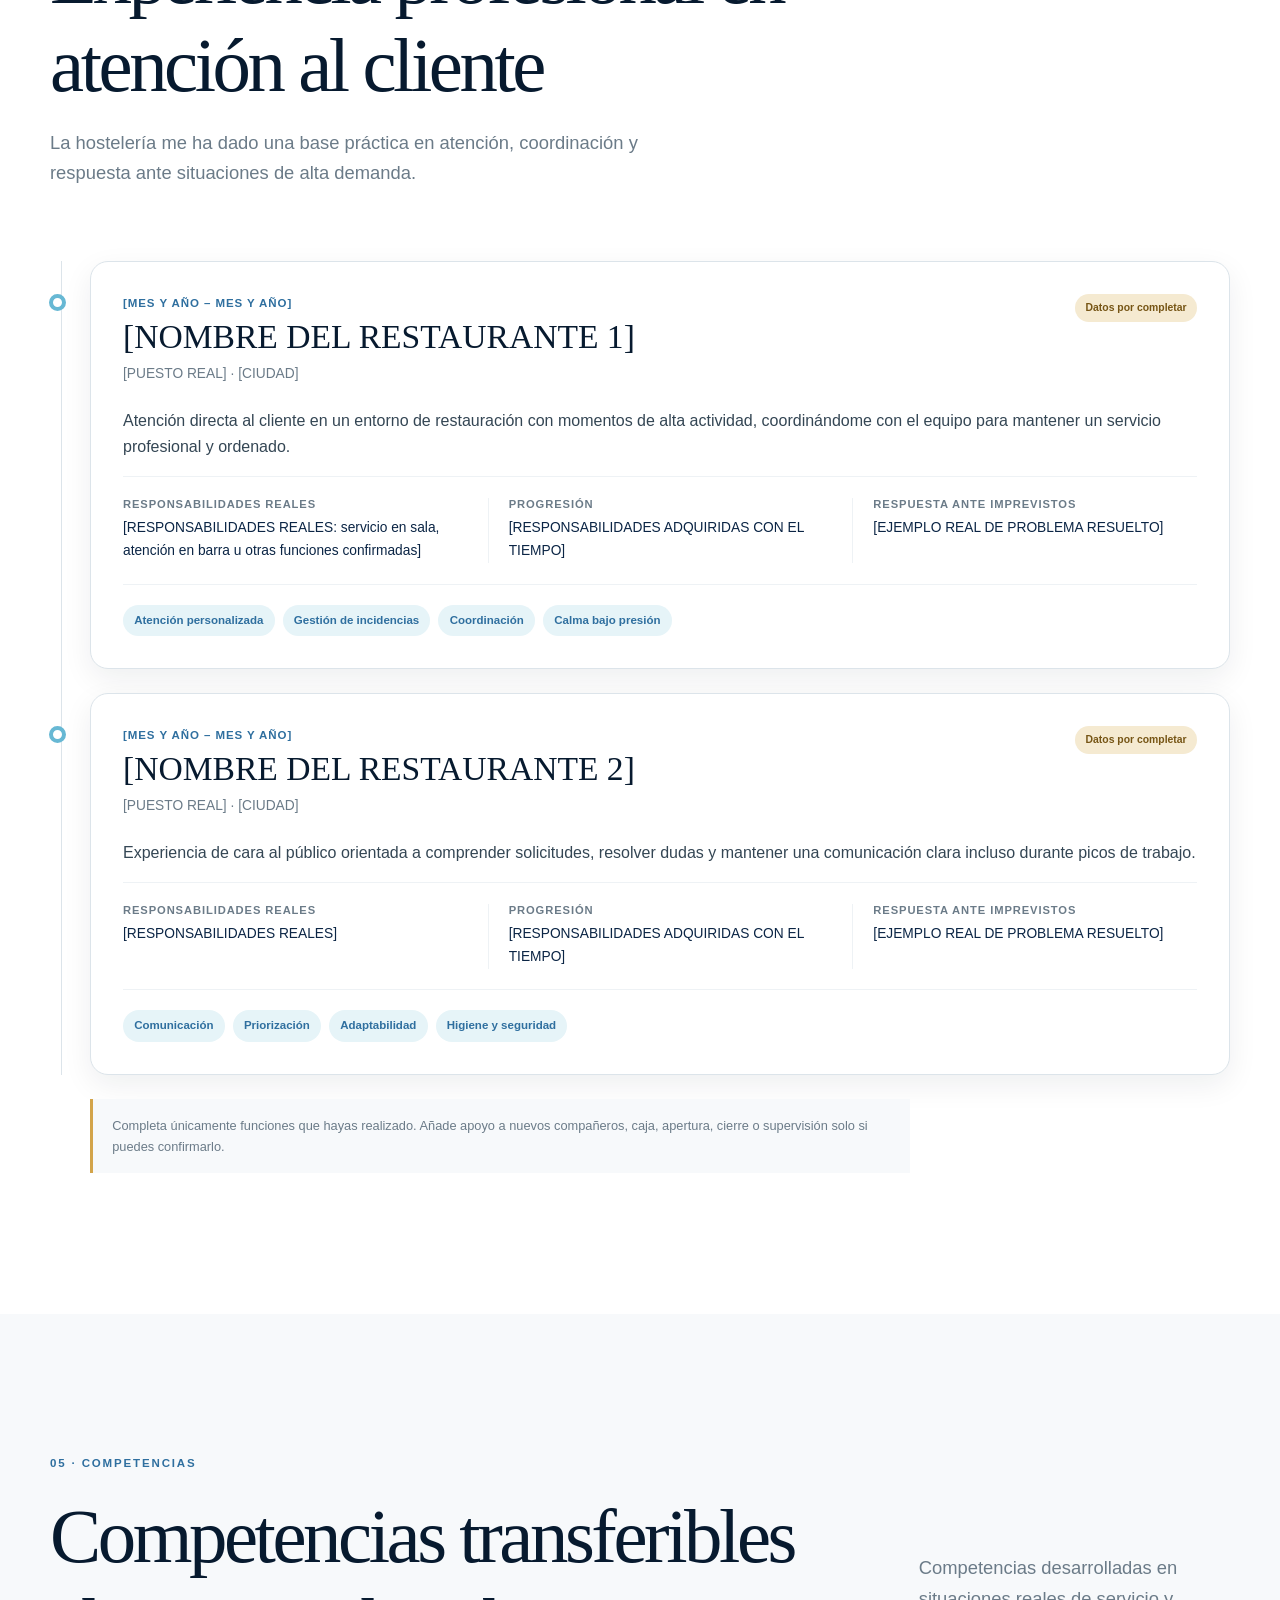
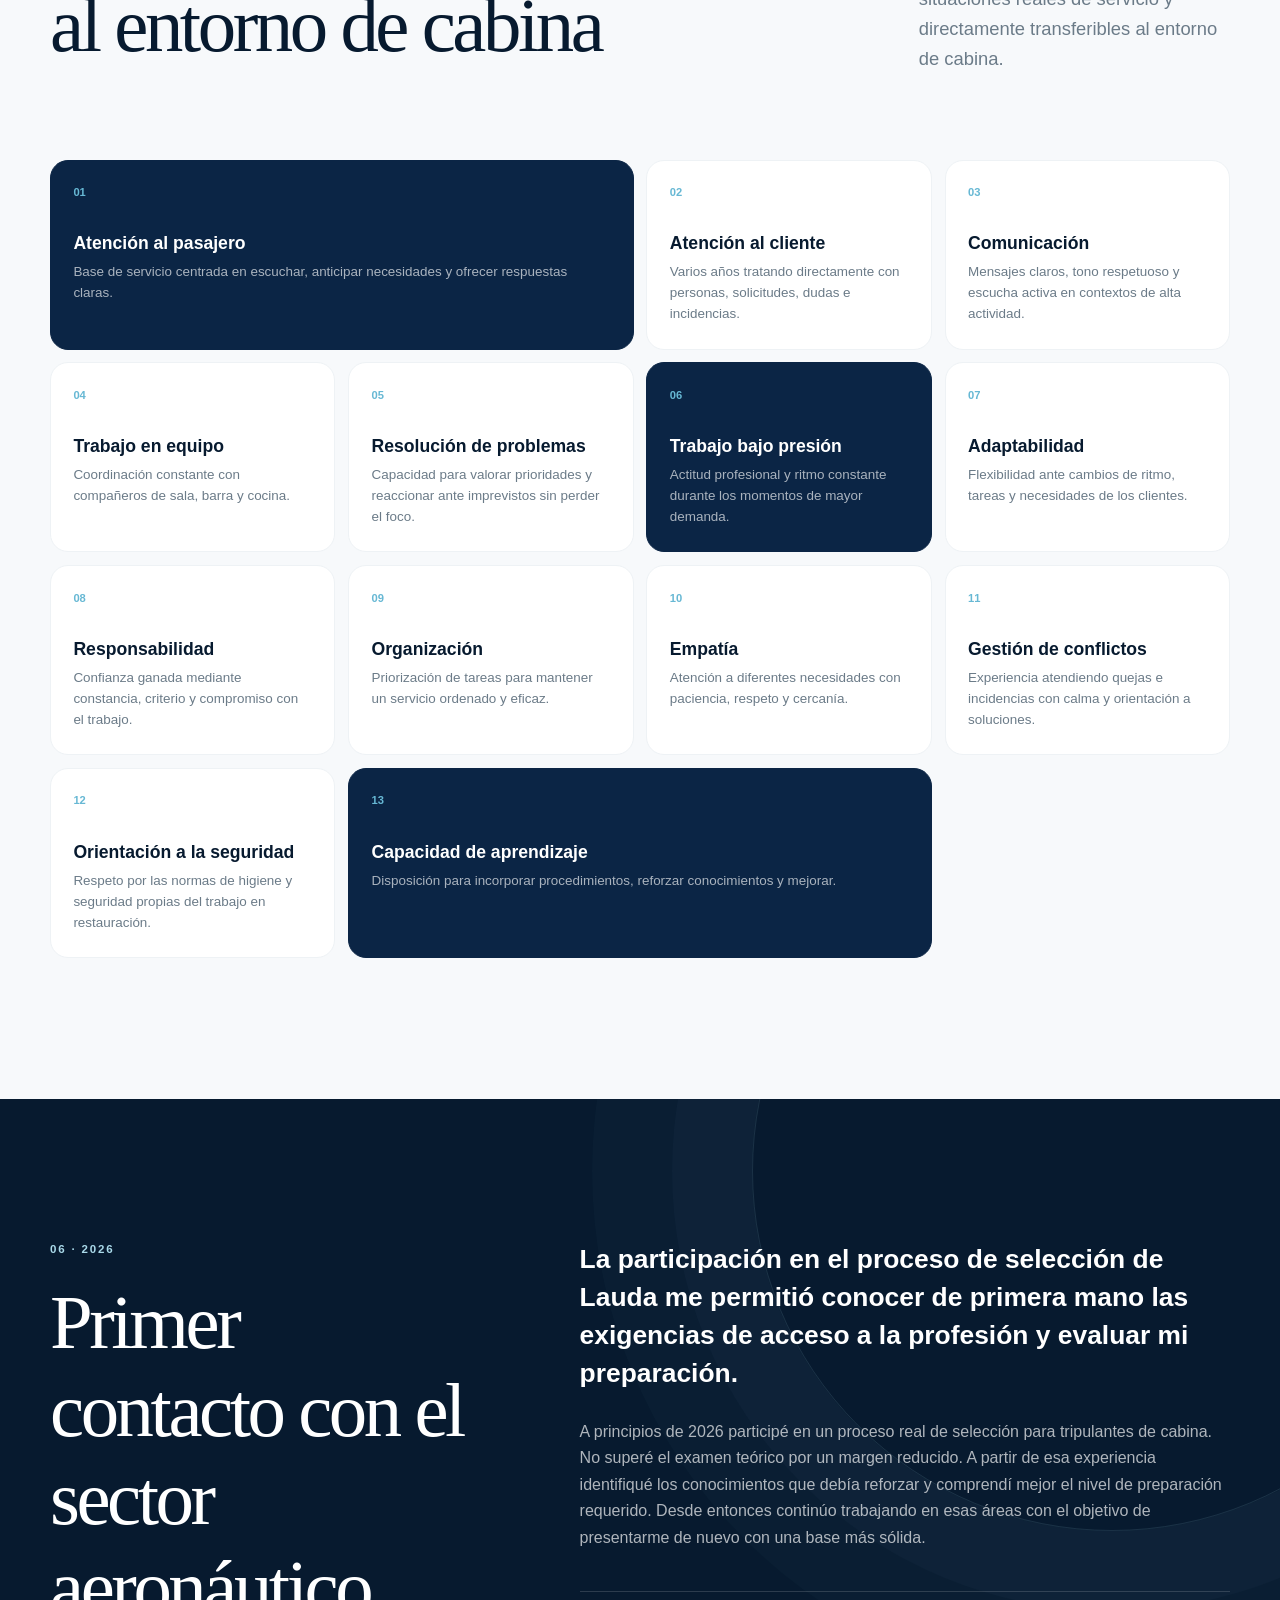
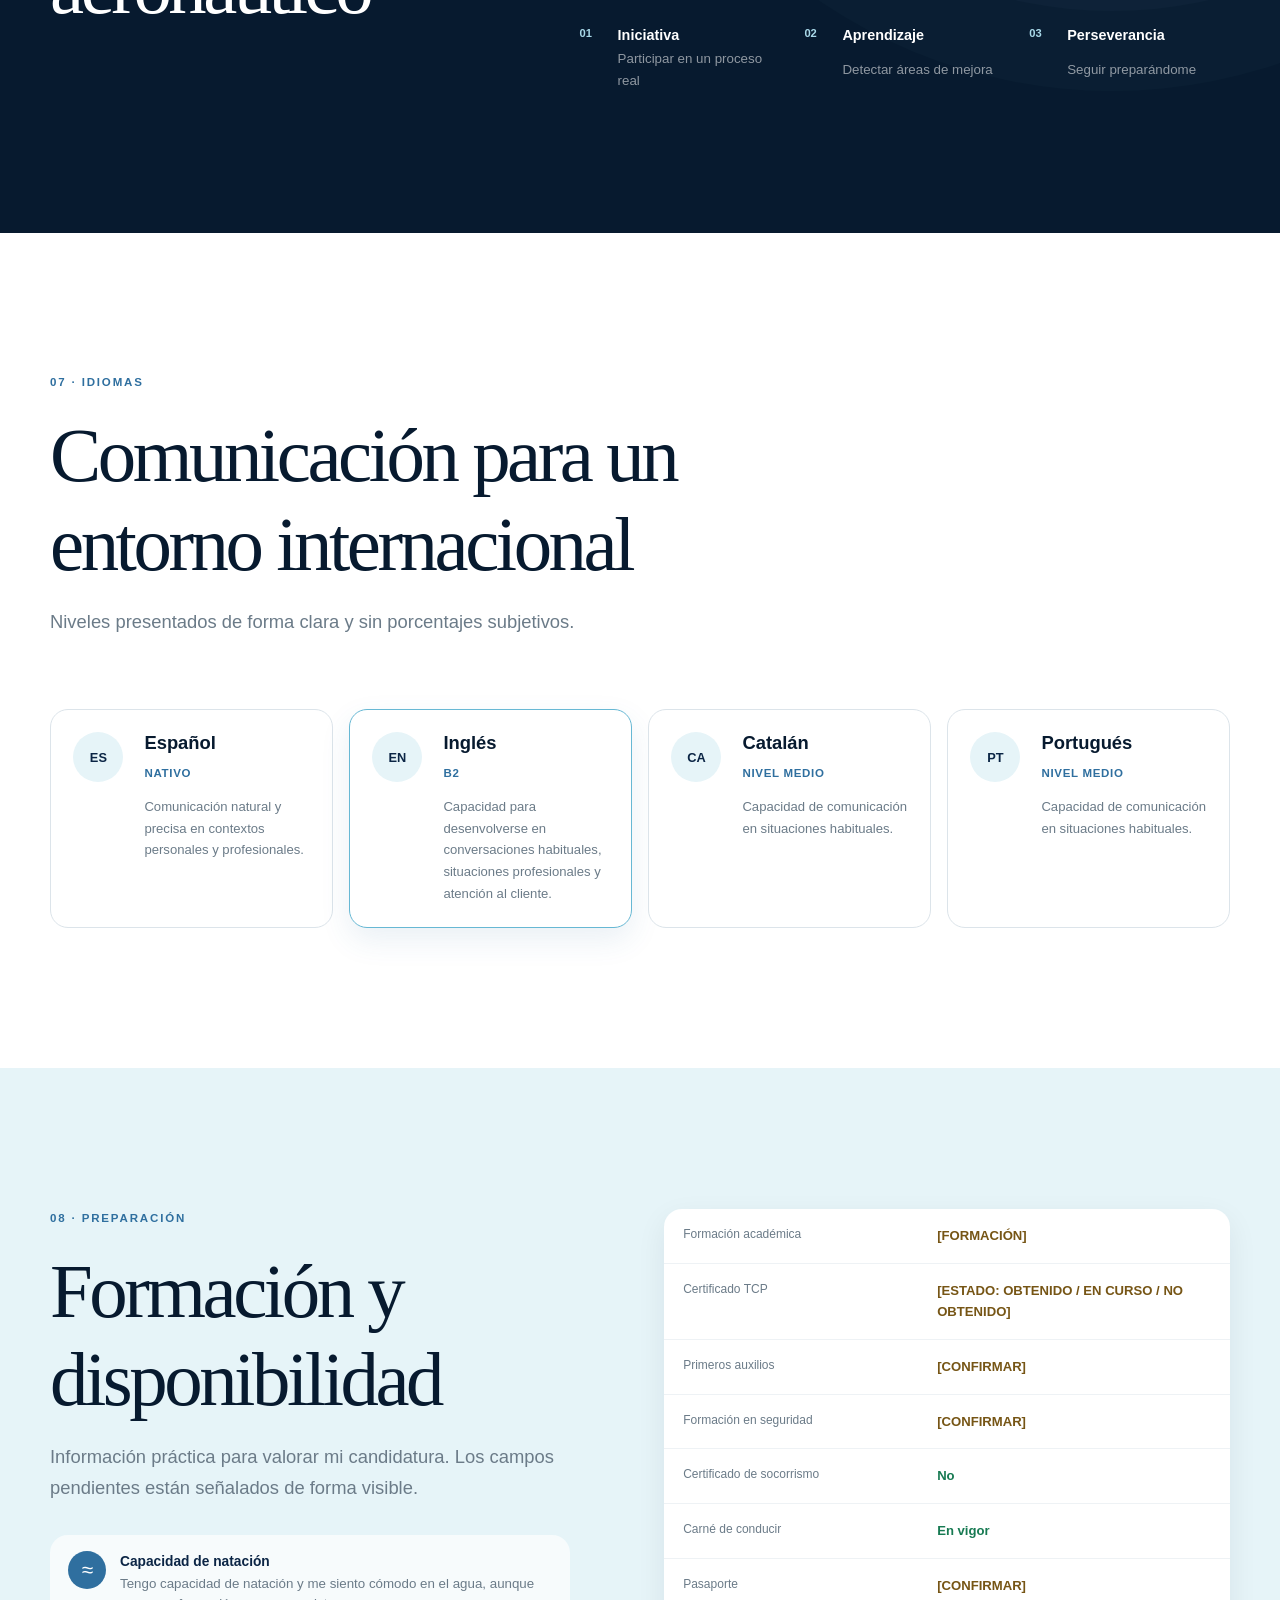
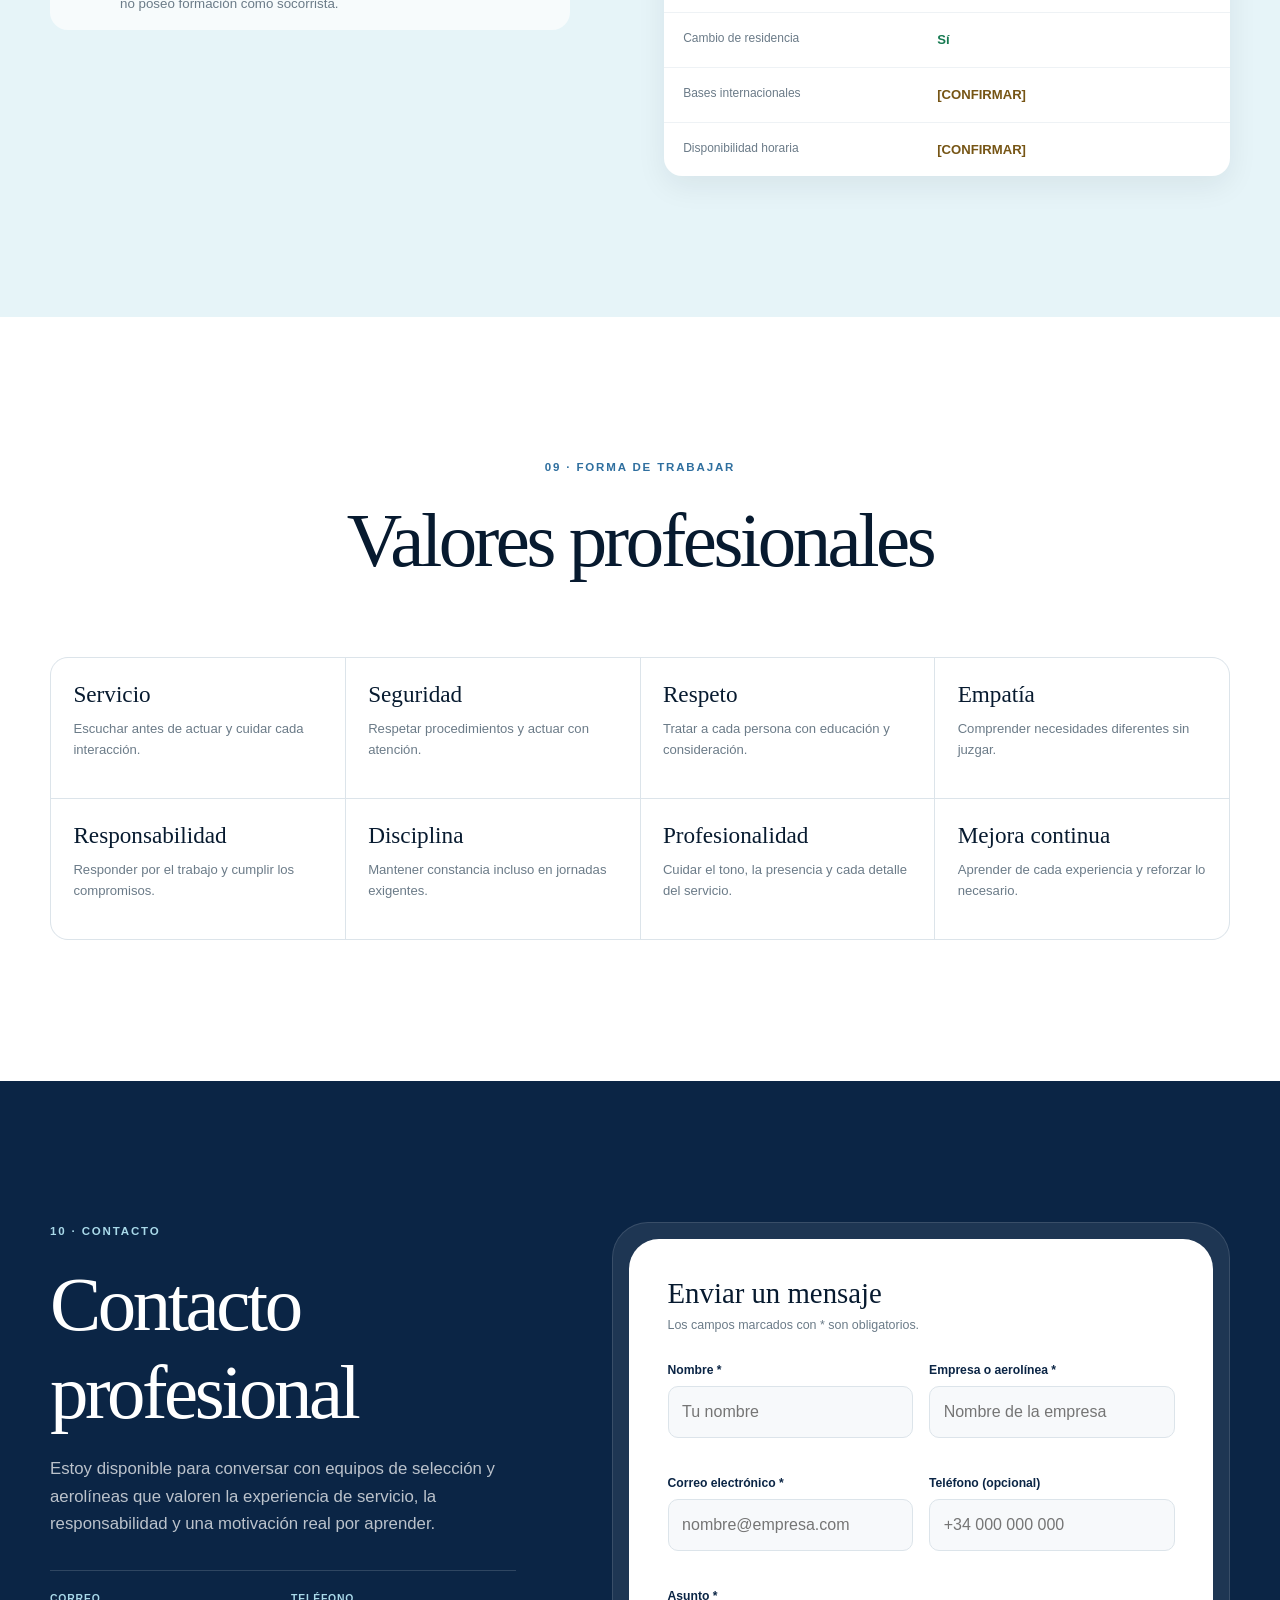
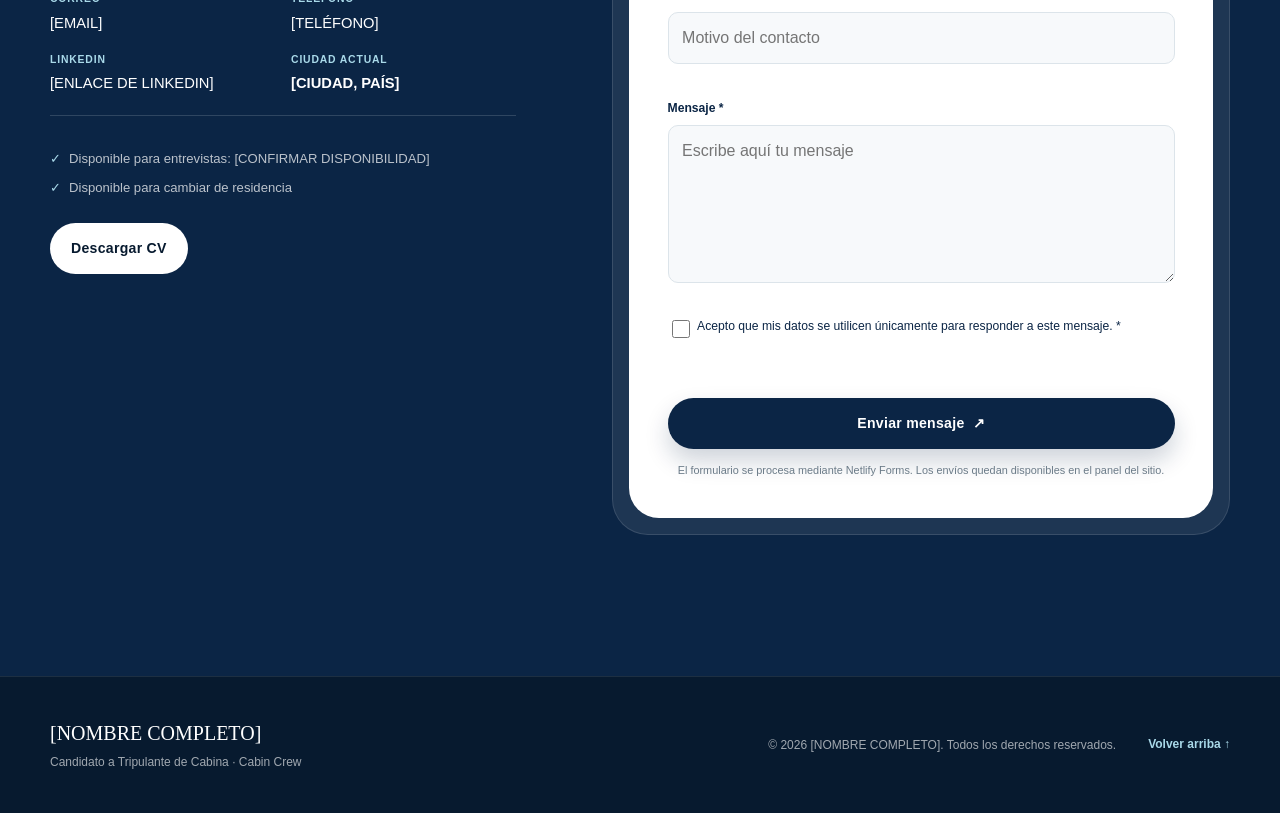
==== commit 6180375c: "Revert "feat: add aviation scroll progress detail" This reverts commit a9b618f5fca8b45934e1ed49d22ef" ====
--- a/index.html
+++ b/index.html
@@ -82,12 +82,6 @@
           </div>
         </nav>
       </div>
-      <div class="scroll-flight-progress" aria-hidden="true">
-        <div class="scroll-flight-track">
-          <span class="scroll-flight-complete"></span>
-          <span class="scroll-flight-plane"></span>
-        </div>
-      </div>
     </header>
 
     <main id="main-content">
--- a/css/styles.css
+++ b/css/styles.css
@@ -261,66 +261,6 @@
   backdrop-filter: blur(14px);
 }
 
-.scroll-flight-progress {
-  position: absolute;
-  z-index: 101;
-  right: 0;
-  bottom: -1px;
-  left: 0;
-  height: 2px;
-  pointer-events: none;
-}
-
-.scroll-flight-track {
-  position: absolute;
-  inset: 0 10px;
-  background: repeating-linear-gradient(90deg, rgba(47, 111, 159, 0.2) 0 5px, transparent 5px 10px);
-}
-
-.scroll-flight-complete {
-  position: absolute;
-  inset: 0 auto 0 0;
-  width: var(--flight-progress, 0%);
-  background: linear-gradient(90deg, var(--sky-300), var(--sky-500));
-}
-
-.scroll-flight-plane {
-  position: absolute;
-  top: 50%;
-  left: var(--flight-progress, 0%);
-  width: 19px;
-  height: 6px;
-  background: linear-gradient(180deg, #f8fafb, #7891a3 72%, #264b65);
-  border: 1px solid rgba(11, 37, 69, 0.62);
-  border-radius: 70% 45% 45% 70%;
-  box-shadow: 0 2px 7px rgba(7, 26, 47, 0.26);
-  transform: translate(-50%, -50%);
-  will-change: left;
-}
-
-.scroll-flight-plane::before,
-.scroll-flight-plane::after {
-  position: absolute;
-  top: 50%;
-  background: linear-gradient(90deg, #294f69, #eef3f6 48%, #6f899b);
-  content: "";
-  transform: translateY(-50%);
-}
-
-.scroll-flight-plane::before {
-  left: 6px;
-  width: 8px;
-  height: 20px;
-  clip-path: polygon(40% 0, 60% 0, 70% 37%, 100% 45%, 100% 55%, 70% 63%, 60% 100%, 40% 100%, 30% 63%, 0 55%, 0 45%, 30% 37%);
-}
-
-.scroll-flight-plane::after {
-  left: 1px;
-  width: 5px;
-  height: 10px;
-  clip-path: polygon(38% 0, 62% 0, 72% 37%, 100% 45%, 100% 55%, 72% 63%, 62% 100%, 38% 100%, 28% 63%, 0 55%, 0 45%, 28% 37%);
-}
-
 .nav-shell {
   display: flex;
   min-height: var(--header-height);
